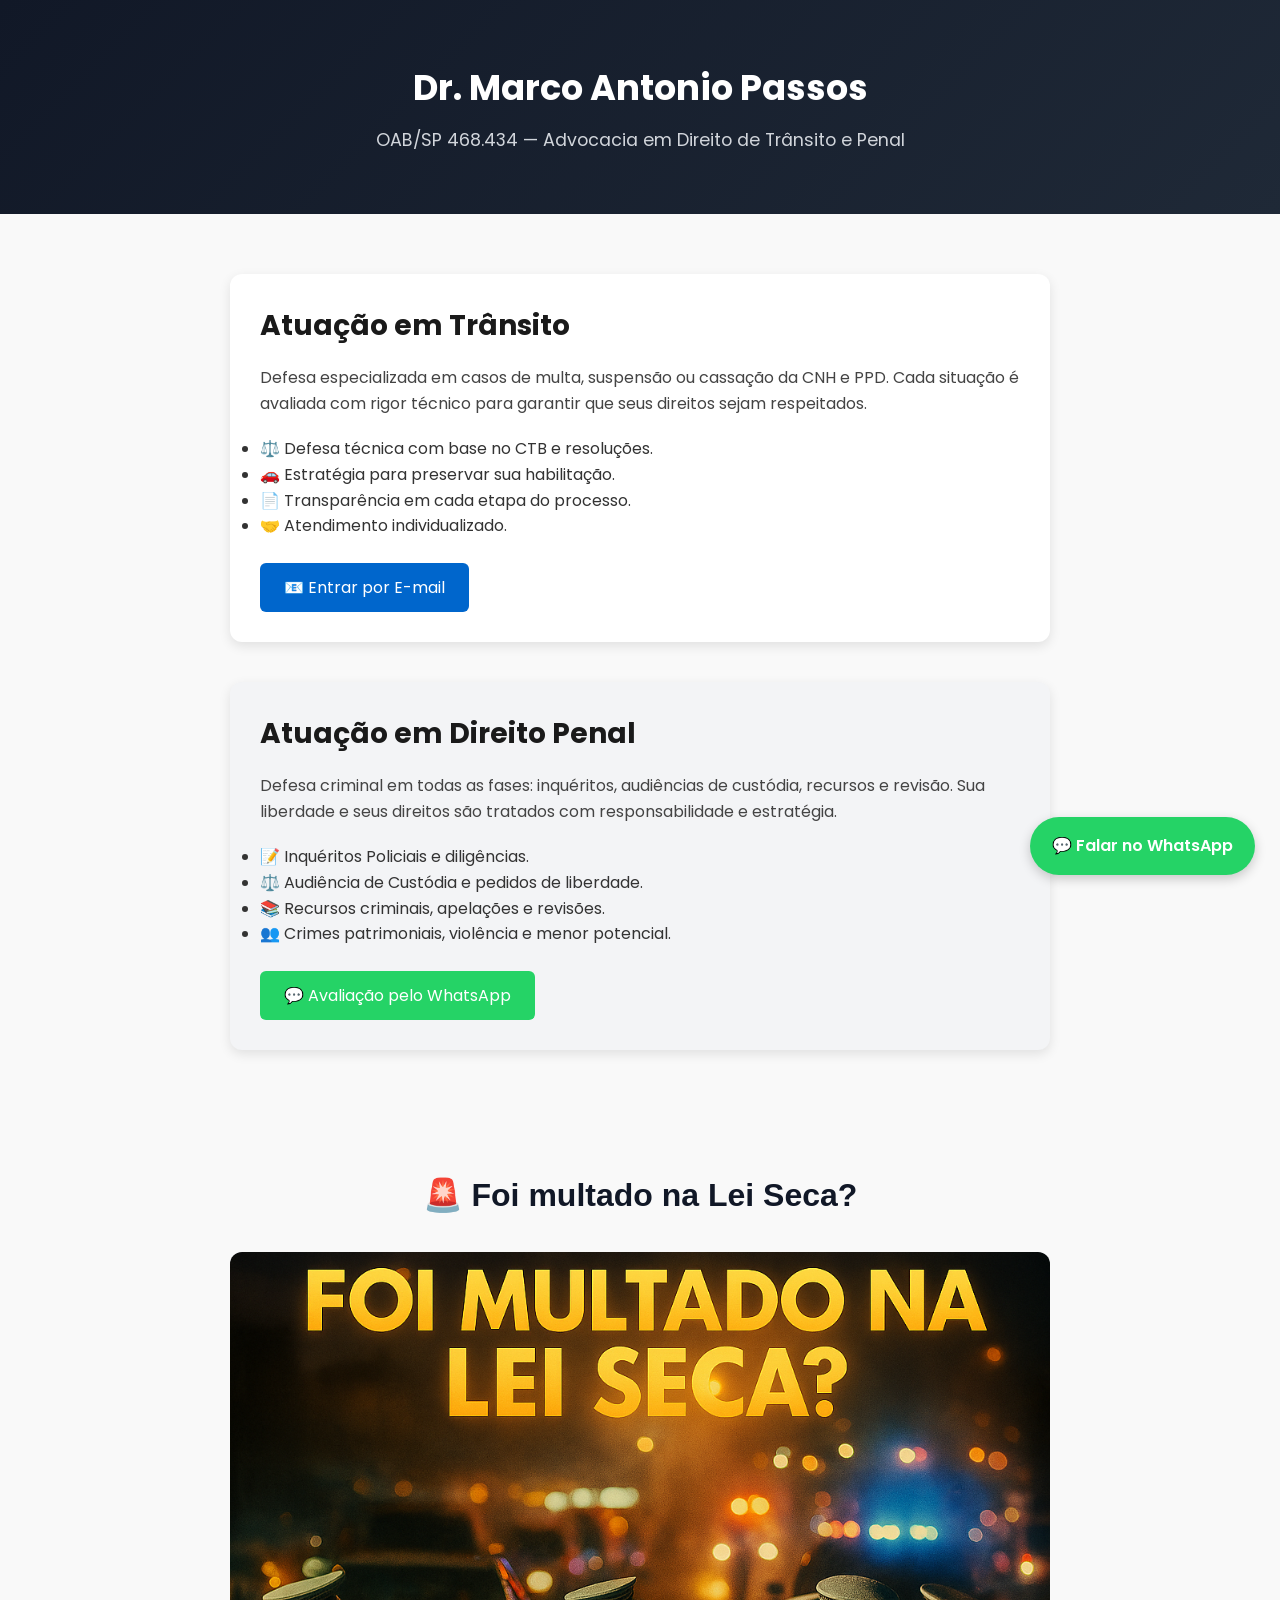
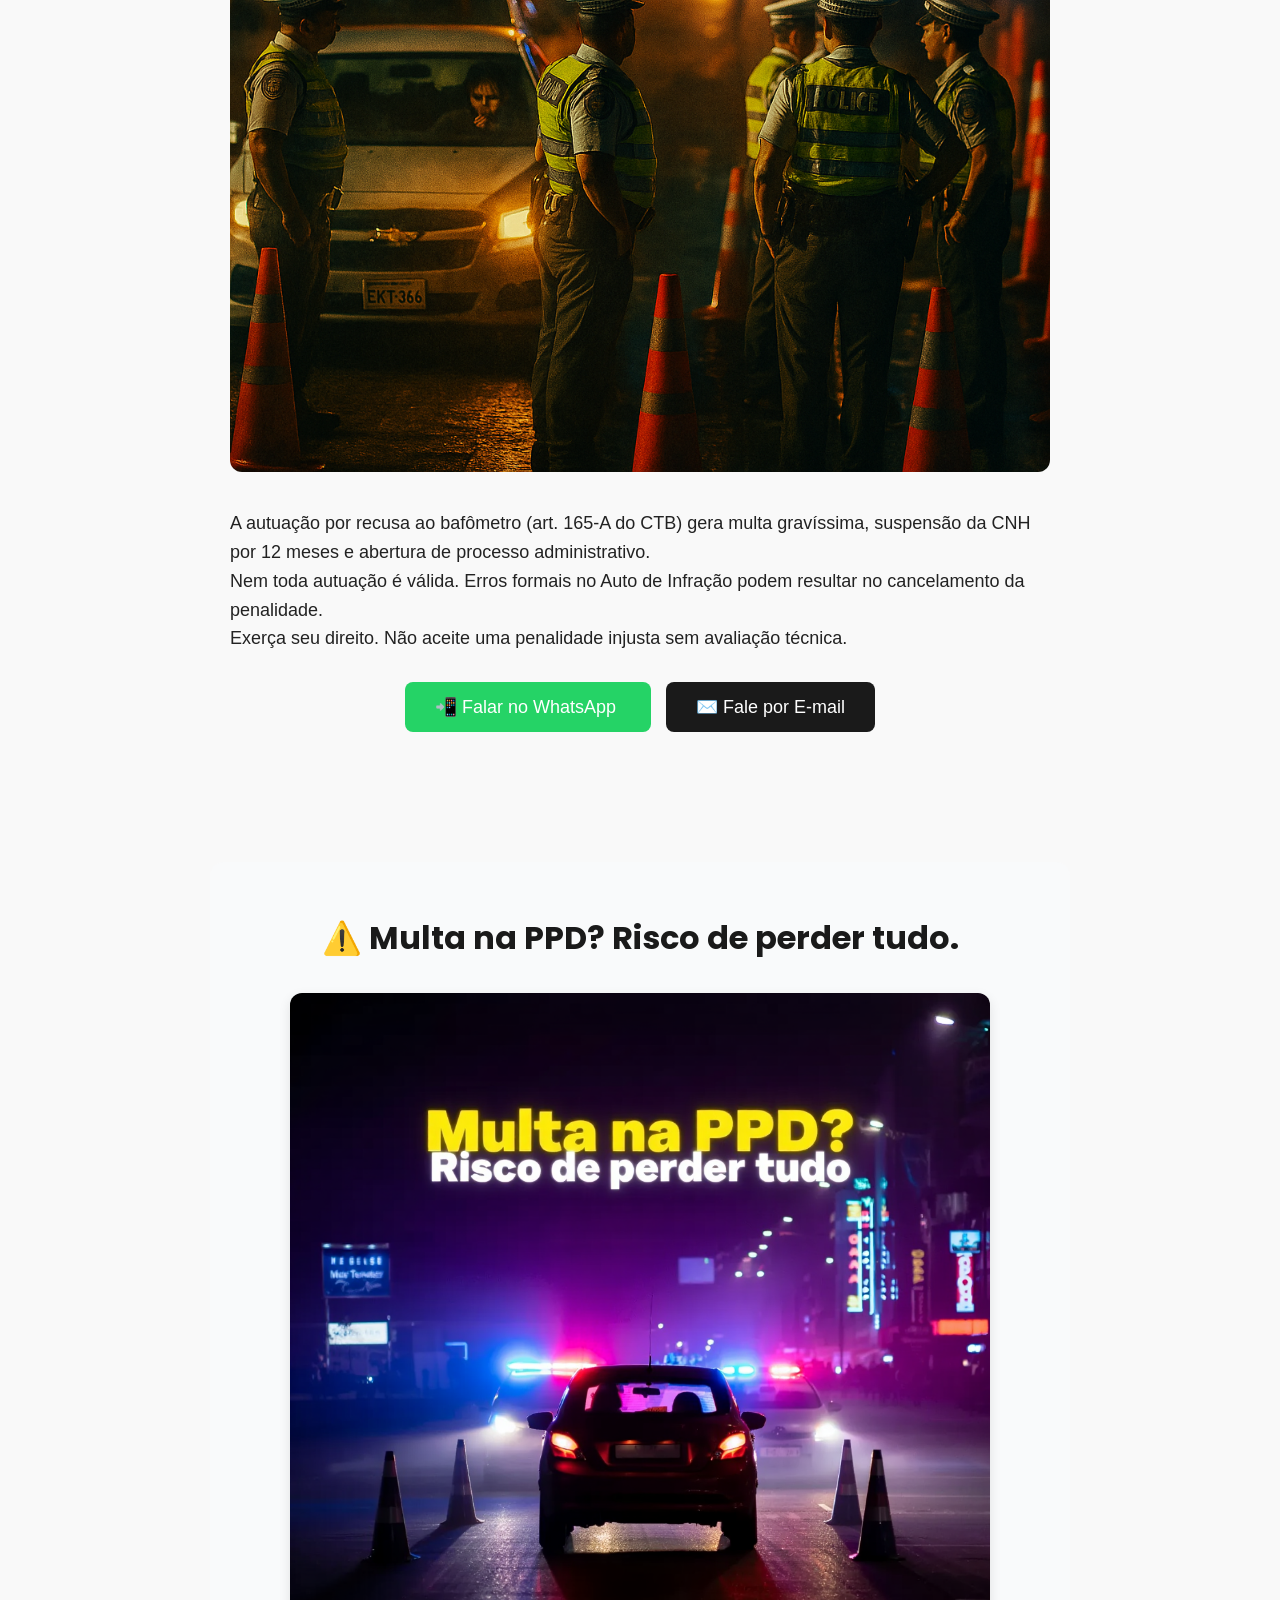
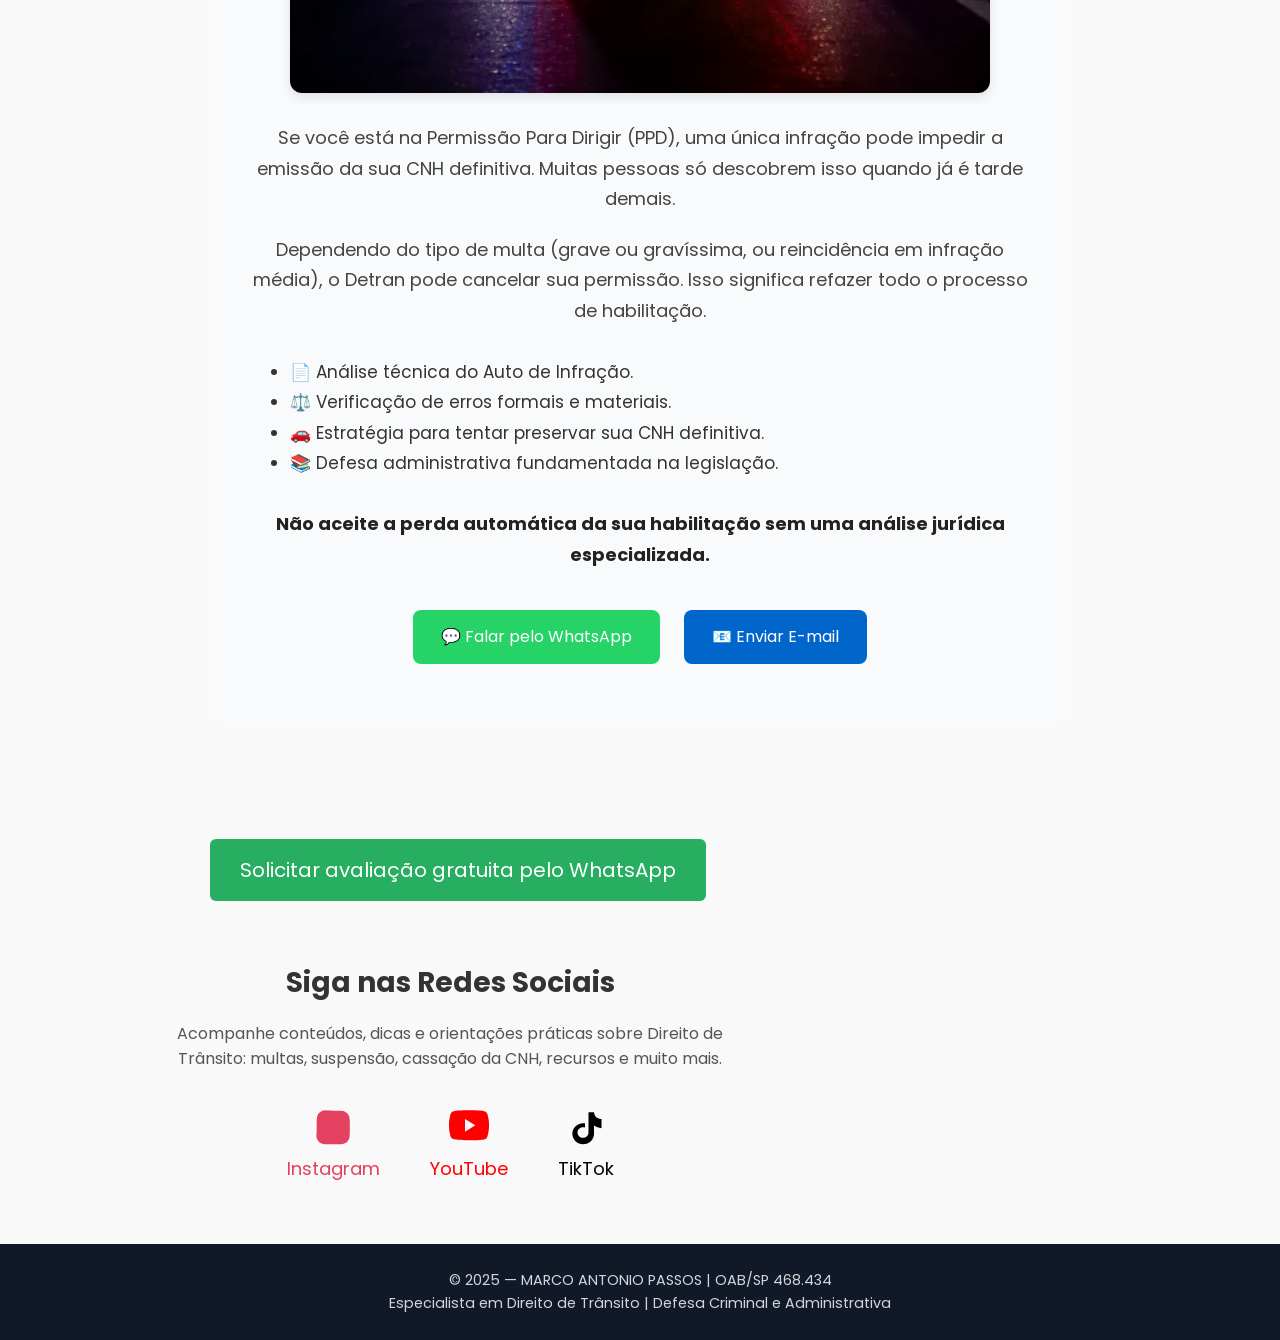
==== index.html @ 33c8b07b "Update index.html" ====
<!DOCTYPE html>
<html lang="pt-BR">
 <!-- Google tag (gtag.js) -->
<script async src="https://www.googletagmanager.com/gtag/js?id=G-DDFCRGDYBX"></script>
<script>
  window.dataLayer = window.dataLayer || [];
  function gtag(){dataLayer.push(arguments);}
  gtag('js', new Date());
  gtag('config', 'G-DDFCRGDYBX');
</script> 
<head>
 <head>
<!-- Google tag (gtag.js) -->
<script async src="https://www.googletagmanager.com/gtag/js?id=G-RK0LVCE8H7"></script>
<script>
  window.dataLayer = window.dataLayer || [];
  function gtag(){dataLayer.push(arguments);}
  gtag('js', new Date());
  gtag('config', 'G-RK0LVCE8H7');
</script>
  <meta charset="UTF-8">
  <meta name="viewport" content="width=device-width, initial-scale=1.0">
  <title>Marco Antonio Passos | Advocacia em Direito de Trânsito e Penal</title>
  <meta name="description" content="Atuação em defesa de condutores em processos de multa, suspensão e cassação da CNH, além de defesa criminal. Atendimento personalizado e estratégico.">
  <link href="https://fonts.googleapis.com/css2?family=Poppins:wght@300;400;600&display=swap" rel="stylesheet">
  <style>
    * { margin: 0; padding: 0; box-sizing: border-box; }
    body {
      font-family: 'Poppins', sans-serif;
      color: #222;
      background-color: #f9f9f9;
      line-height: 1.6;
    }
    header {
      background: linear-gradient(135deg, #111827, #1f2937);
      color: white;
      padding: 60px 20px;
      text-align: center;
    }
    header h1 {
      font-size: 2.2rem;
      margin-bottom: 10px;
    }
    header p {
      font-size: 1.1rem;
      color: #d1d5db;
    }
    section {
      max-width: 900px;
      margin: 40px auto;
      padding: 0 20px;
    }
    h2 {
      color: #111827;
      margin-bottom: 10px;
      font-size: 1.6rem;
    }
    .card {
      background: white;
      border-radius: 12px;
      box-shadow: 0 4px 12px rgba(0,0,0,0.08);
      padding: 25px;
      margin-bottom: 20px;
      transition: transform 0.2s;
    }
    .card:hover { transform: translateY(-4px); }
    .whatsapp-btn {
      position: fixed;
      bottom: 25px;
      right: 25px;
      background-color: #25D366;
      color: white;
      padding: 16px 22px;
      border-radius: 50px;
      font-weight: 600;
      text-decoration: none;
      font-size: 16px;
      box-shadow: 0 4px 12px rgba(0,0,0,0.2);
      transition: background 0.3s;
    }
    .whatsapp-btn:hover { background-color: #1ebe5d; }
    footer {
      background-color: #111827;
      color: #d1d5db;
      text-align: center;
      padding: 25px 10px;
      margin-top: 40px;
      font-size: 0.9rem;
    }
  </style>
</head>
<body>

  <header>
    <h1>Dr. Marco Antonio Passos</h1>
    <p>OAB/SP 468.434 — Advocacia em Direito de Trânsito e Penal</p>
  </header>

  <section>
 <section style="max-width: 1000px; margin: 60px auto; padding: 0 20px; display: flex; gap: 40px; flex-wrap: wrap; justify-content: center;">

  <!-- Card Direito de Trânsito -->
  <div style="flex: 1 1 400px; background: #ffffff; border-radius: 12px; box-shadow: 0 4px 12px rgba(0,0,0,0.1); padding: 30px;">
    <h2 style="font-size: 28px; margin-bottom: 16px; color: #1a1a1a;">Atuação em Trânsito</h2>
    <p style="font-size: 16px; line-height: 1.6; color: #444;">
      Defesa especializada em casos de multa, suspensão ou cassação da CNH e PPD.  
      Cada situação é avaliada com rigor técnico para garantir que seus direitos sejam respeitados.
    </p>
    <ul style="font-size: 16px; line-height: 1.6; margin-top: 20px; color: #333;">
      <li>⚖️ Defesa técnica com base no CTB e resoluções.</li>
      <li>🚗 Estratégia para preservar sua habilitação.</li>
      <li>📄 Transparência em cada etapa do processo.</li>
      <li>🤝 Atendimento individualizado.</li>
    </ul>
    <a href="mailto:contato@marcopassos.adv.br"
       style="display: inline-block; margin-top: 24px; padding: 12px 24px; background-color: #0066cc; color: white; text-decoration: none; border-radius: 6px;">
      📧 Entrar por E-mail
    </a>
  </div>

  <!-- Card Direito Penal -->
  <div style="flex: 1 1 400px; background: #f3f4f6; border-radius: 12px; box-shadow: 0 4px 12px rgba(0,0,0,0.1); padding: 30px;">
    <h2 style="font-size: 28px; margin-bottom: 16px; color: #1a1a1a;">Atuação em Direito Penal</h2>
    <p style="font-size: 16px; line-height: 1.6; color: #444;">
      Defesa criminal em todas as fases: inquéritos, audiências de custódia, recursos e revisão.  
      Sua liberdade e seus direitos são tratados com responsabilidade e estratégia.
    </p>
    <ul style="font-size: 16px; line-height: 1.6; margin-top: 20px; color: #333;">
      <li>📝 Inquéritos Policiais e diligências.</li>
      <li>⚖️ Audiência de Custódia e pedidos de liberdade.</li>
      <li>📚 Recursos criminais, apelações e revisões.</li>
      <li>👥 Crimes patrimoniais, violência e menor potencial.</li>
    </ul>
    <a href="https://wa.me/5519974140470"
       style="display: inline-block; margin-top: 24px; padding: 12px 24px; background-color: #25D366; color: white; text-decoration: none; border-radius: 6px;">
      💬 Avaliação pelo WhatsApp
    </a>
  </div>

</section>
   <section style="padding:60px 20px; max-width:1000px; margin:auto; font-family:Arial, sans-serif;">

  <h2 style="text-align:center; font-size:32px; margin-bottom:30px;">
    🚨 Foi multado na Lei Seca?
  </h2>

  <img src="lei-seca1.png" alt="Foi multado na Lei Seca?" 
       style="width:100%; border-radius:12px; margin-bottom:30px;">

  <p style="font-size:18px; line-height:1.6;">
    A autuação por recusa ao bafômetro (art. 165-A do CTB) gera multa gravíssima, 
    suspensão da CNH por 12 meses e abertura de processo administrativo.
  </p>

  <p style="font-size:18px; line-height:1.6;">
    Nem toda autuação é válida. Erros formais no Auto de Infração podem 
    resultar no cancelamento da penalidade.
  </p>

  <p style="font-size:18px; line-height:1.6;">
    Exerça seu direito. Não aceite uma penalidade injusta sem avaliação técnica.
  </p>

  <div style="text-align:center; margin-top:40px;">
    
    <a href="https://wa.me/5519974140470" target="_blank"
       style="background:#25D366; color:white; padding:15px 30px; 
              text-decoration:none; border-radius:8px; font-size:18px; 
              margin-right:15px;">
      📲 Falar no WhatsApp
    </a>

    <a href="mailto:contato@marcopassos.adv.br"
       style="background:#1a1a1a; color:white; padding:15px 30px; 
              text-decoration:none; border-radius:8px; font-size:18px;">
      ✉️ Fale por E-mail
    </a>

  </div>

</section>

   <!-- CAMPANHA PPD -->
<section style="max-width: 1000px; margin: 80px auto; padding: 50px 20px; text-align: center; background: #f9fafb; border-radius: 14px;">

  <h2 style="font-size: 32px; margin-bottom: 20px; color: #1a1a1a;">
    ⚠️ Multa na PPD? Risco de perder tudo.
  </h2>

  <img src="multa-ppd.png" alt="Multa na PPD - risco de perder habilitação"
       style="width:100%; max-width:700px; margin:30px auto; display:block; border-radius:12px; box-shadow:0 4px 12px rgba(0,0,0,0.1);">

  <p style="font-size: 18px; line-height: 1.7; color: #444; max-width: 800px; margin: 0 auto;">
    Se você está na Permissão Para Dirigir (PPD), uma única infração pode impedir a emissão da sua CNH definitiva.
    Muitas pessoas só descobrem isso quando já é tarde demais.
  </p>

  <p style="font-size: 18px; line-height: 1.7; color: #444; margin-top: 20px; max-width: 800px; margin-left: auto; margin-right: auto;">
    Dependendo do tipo de multa (grave ou gravíssima, ou reincidência em infração média), 
    o Detran pode cancelar sua permissão. Isso significa refazer todo o processo de habilitação.
  </p>

  <div style="margin-top: 30px; text-align: left; max-width: 700px; margin-left: auto; margin-right: auto;">
    <ul style="font-size: 17px; line-height: 1.8; color: #333;">
      <li>📄 Análise técnica do Auto de Infração.</li>
      <li>⚖️ Verificação de erros formais e materiais.</li>
      <li>🚗 Estratégia para tentar preservar sua CNH definitiva.</li>
      <li>📚 Defesa administrativa fundamentada na legislação.</li>
    </ul>
  </div>

  <p style="font-size: 18px; line-height: 1.7; color: #222; margin-top: 30px; font-weight: bold;">
    Não aceite a perda automática da sua habilitação sem uma análise jurídica especializada.
  </p>

  <div style="margin-top: 30px;">
    <a href="https://wa.me/5519974140470"
       style="display:inline-block; margin:10px; padding:14px 28px; background:#25D366; color:white; text-decoration:none; border-radius:8px; font-size:16px;">
      💬 Falar pelo WhatsApp
    </a>

    <a href="mailto:contato@marcopassos.adv.br"
       style="display:inline-block; margin:10px; padding:14px 28px; background:#0066cc; color:white; text-decoration:none; border-radius:8px; font-size:16px;">
      📧 Enviar E-mail
    </a>
  </div>

</section>


        <a href="https://wa.me/5519974140470" target="_blank"
           style="display: inline-block; margin-top: 35px; padding: 15px 30px; background-color: #27ae60; color: #fff; 
                  font-size: 20px; border-radius: 6px; text-decoration: none;">
            Solicitar avaliação gratuita pelo WhatsApp
        </a>
    </div>
</section>


  <a class="whatsapp-btn" href="https://wa.me/5519974140470?text=Olá%2C+Dr.+Marco%21+Gostaria+de+mais+informações+sobre+defesa+em+trânsito+ou+penal." target="_blank">
    💬 Falar no WhatsApp
  </a>

  <section style="text-align: center; margin: 60px 0;">
    <h2 style="font-size: 28px; margin-bottom: 15px; color: #333;">
        Siga nas Redes Sociais
    </h2>

    <p style="font-size: 16px; color: #555; margin-bottom: 35px; max-width: 600px; margin-left: auto; margin-right: auto;">
        Acompanhe conteúdos, dicas e orientações práticas sobre Direito de Trânsito: multas, suspensão, cassação da CNH, recursos e muito mais.
    </p>

    <div style="display: flex; justify-content: center; gap: 50px; flex-wrap: wrap;">

        <!-- Instagram -->
        <a href="https://www.instagram.com/adv.mpassos" 
           target="_blank" 
           style="text-decoration: none; color: #E4405F; font-size: 18px;">
            <div style="display: flex; flex-direction: column; align-items: center;">
                <svg width="40" height="40" viewBox="0 0 24 24" fill="#E4405F">
                    <path d="M12 2.2c3.2 0 3.6 0 4.9.1 1.2.1 1.8.3 2.2.5.6.2 1 .5 1.4 1 .4.4.7.8 1 1.4.2.4.4 1 .5 2.2.1 1.3.1 1.7.1 4.9s0 3.6-.1 4.9c-.1 1.2-.3 1.8-.5 2.2-.2.6-.5 1-1 1.4-.4.4-.8.7-1.4 1-.4.2-1 .4-2.2.5-1.3.1-1.7.1-4.9.1s-3.6 0-4.9-.1c-1.2-.1-1.8-.3-2.2-.5-.6-.2-1-.5-1.4-1-.4-.4-.7-.8-1-1.4-.2-.4-.4-1-.5-2.2C2.2 15.6 2.2 15.2 2.2 12s0-3.6.1-4.9c.1-1.2.3-1.8.5-2.2.2-.6.5-1 1-1.4.4-.4.8-.7 1.4-1 .4-.2 1-.4 2.2-.5C8.4 2.2 8.8 2.2 12 2.2z"/>
                    <path d="M12 5.8a6.2 6.2 0 100 12.4 6.2 6.2 0 000-12.4zm0 10.2a4 4 0 110-8 4 4 0 010 8z"/>
                    <circle cx="17.5" cy="6.5" r="1.2"/>
                </svg>
                <span style="margin-top: 8px;">Instagram</span>
            </div>
        </a>

        <!-- YouTube -->
        <a href="https://www.youtube.com/@adv.mpassos" 
           target="_blank" 
           style="text-decoration: none; color: #FF0000; font-size: 18px;">
            <div style="display: flex; flex-direction: column; align-items: center;">
                <svg width="40" height="40" viewBox="0 0 24 24" fill="#FF0000">
                    <path d="M23.5 6.2s-.2-1.7-.7-2.5c-.6-1-1.3-1.1-1.6-1.2C18.3 2 12 2 12 2s-6.3 0-9.2.5c-.3 0-1 .2-1.6 1.2-.5.8-.7 2.5-.7 2.5S0 8.1 0 10v1.9c0 1.9.5 3.8.5 3.8s.2 1.7.7 2.5c.6 1 1.4 1 1.8 1.2C5.7 19.9 12 20 12 20s6.3 0 9.2-.5c.3-.1 1-.2 1.6-1.2.5-.8.7-2.5.7-2.5s.5-1.9.5-3.8V10c0-1.9-.5-3.8-.5-3.8zM9.6 14.8V7.2l6.2 3.8-6.2 3.8z"/>
                </svg>
                <span style="margin-top: 8px;">YouTube</span>
            </div>
        </a>

        <!-- TikTok -->
        <a href="https://www.tiktok.com/@dr.mpassos.adv" 
           target="_blank" 
           style="text-decoration: none; color: #000; font-size: 18px;">
            <div style="display: flex; flex-direction: column; align-items: center;">
                <svg width="40" height="40" viewBox="0 0 24 24" fill="#000000">
                    <path d="M20.9 7.2c-2.2-.1-4-1.8-4.1-4h-3.3v12.1c0 1.8-1.5 3.2-3.3 3.2-1.8 0-3.3-1.4-3.3-3.2s1.5-3.2 3.3-3.2c.4 0 .8.1 1.2.2V9.8c-.4-.1-.8-.1-1.2-.1-3.6.1-6.4 2.9-6.4 6.3s2.9 6.3 6.5 6.3 6.5-2.8 6.5-6.3v-5c1.2 1 2.8 1.7 4.5 1.7V7.2h-.4z"/>
                </svg>
                <span style="margin-top: 8px;">TikTok</span>
            </div>
        </a>

    </div>
</section>

  
  <footer>
    <p>© 2025 — MARCO ANTONIO PASSOS | OAB/SP 468.434<br>
    Especialista em Direito de Trânsito | Defesa Criminal e Administrativa</p>
  </footer>

</body>
</html>
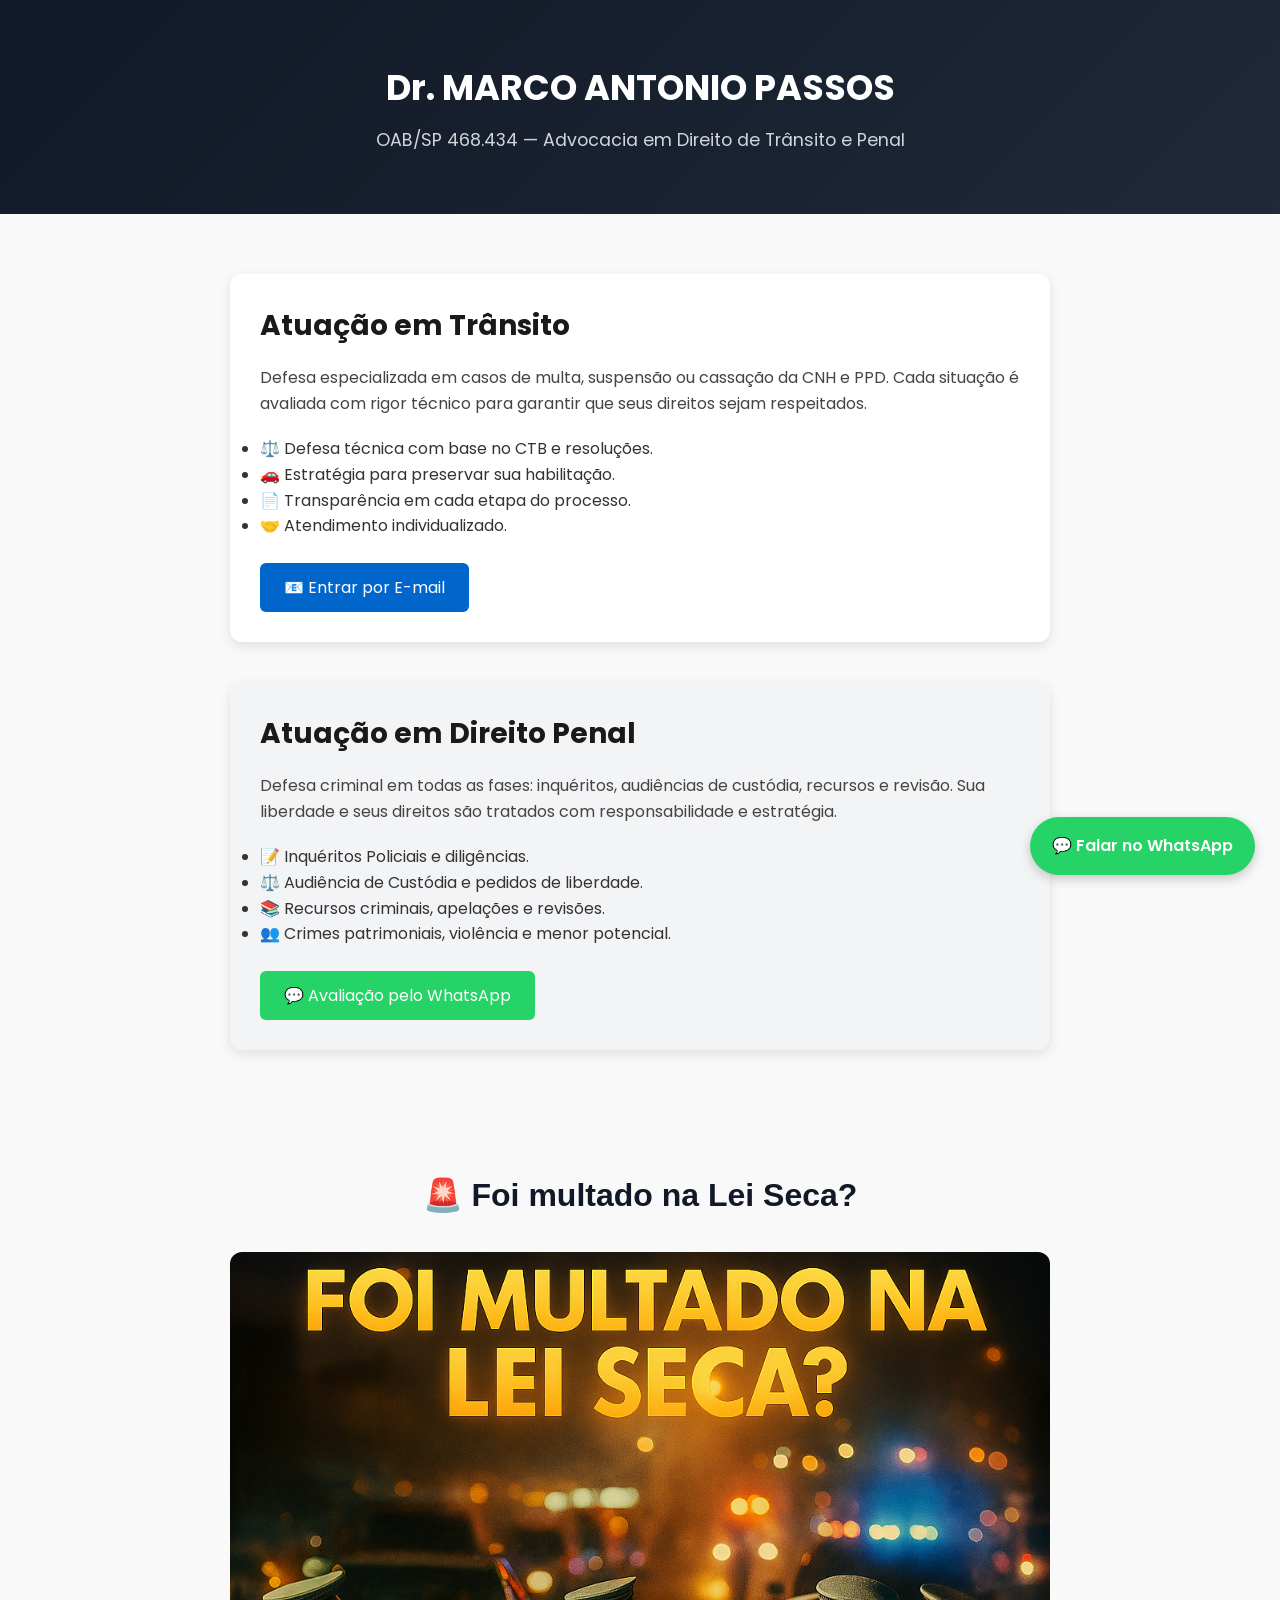
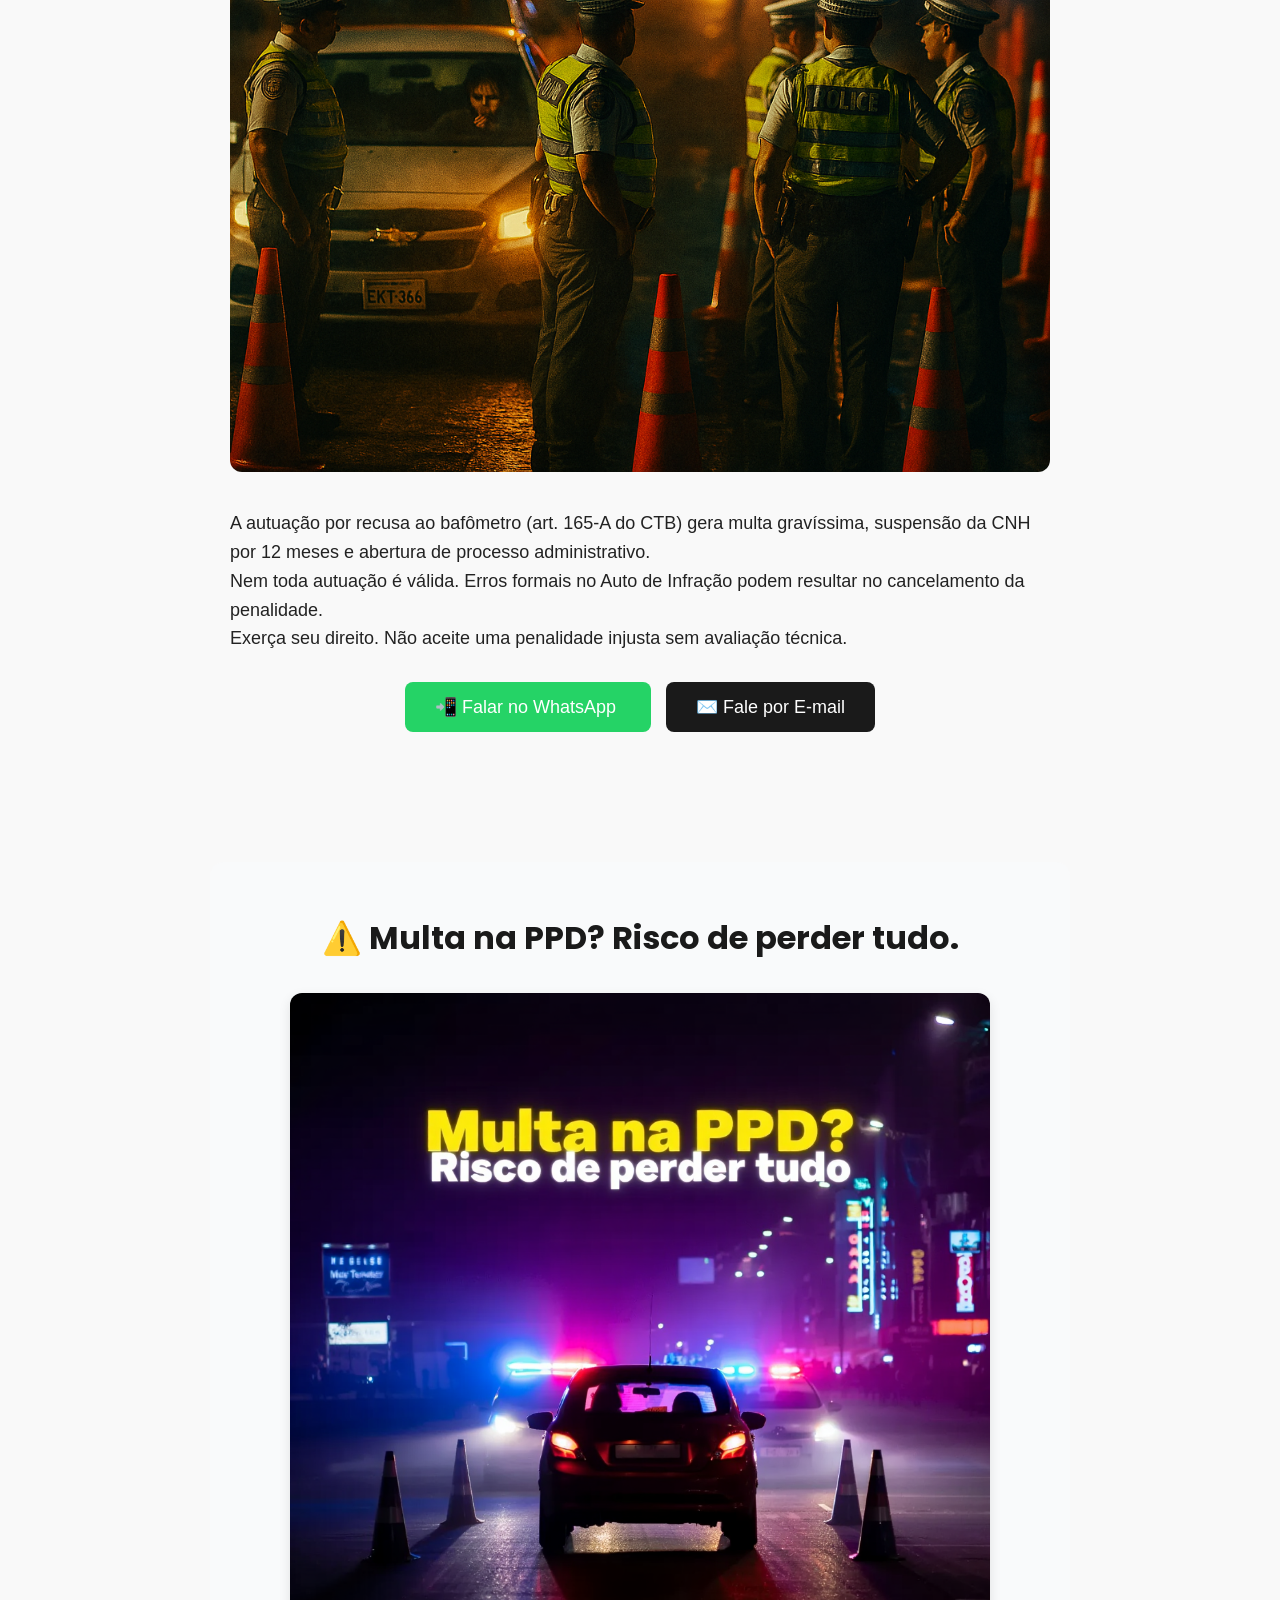
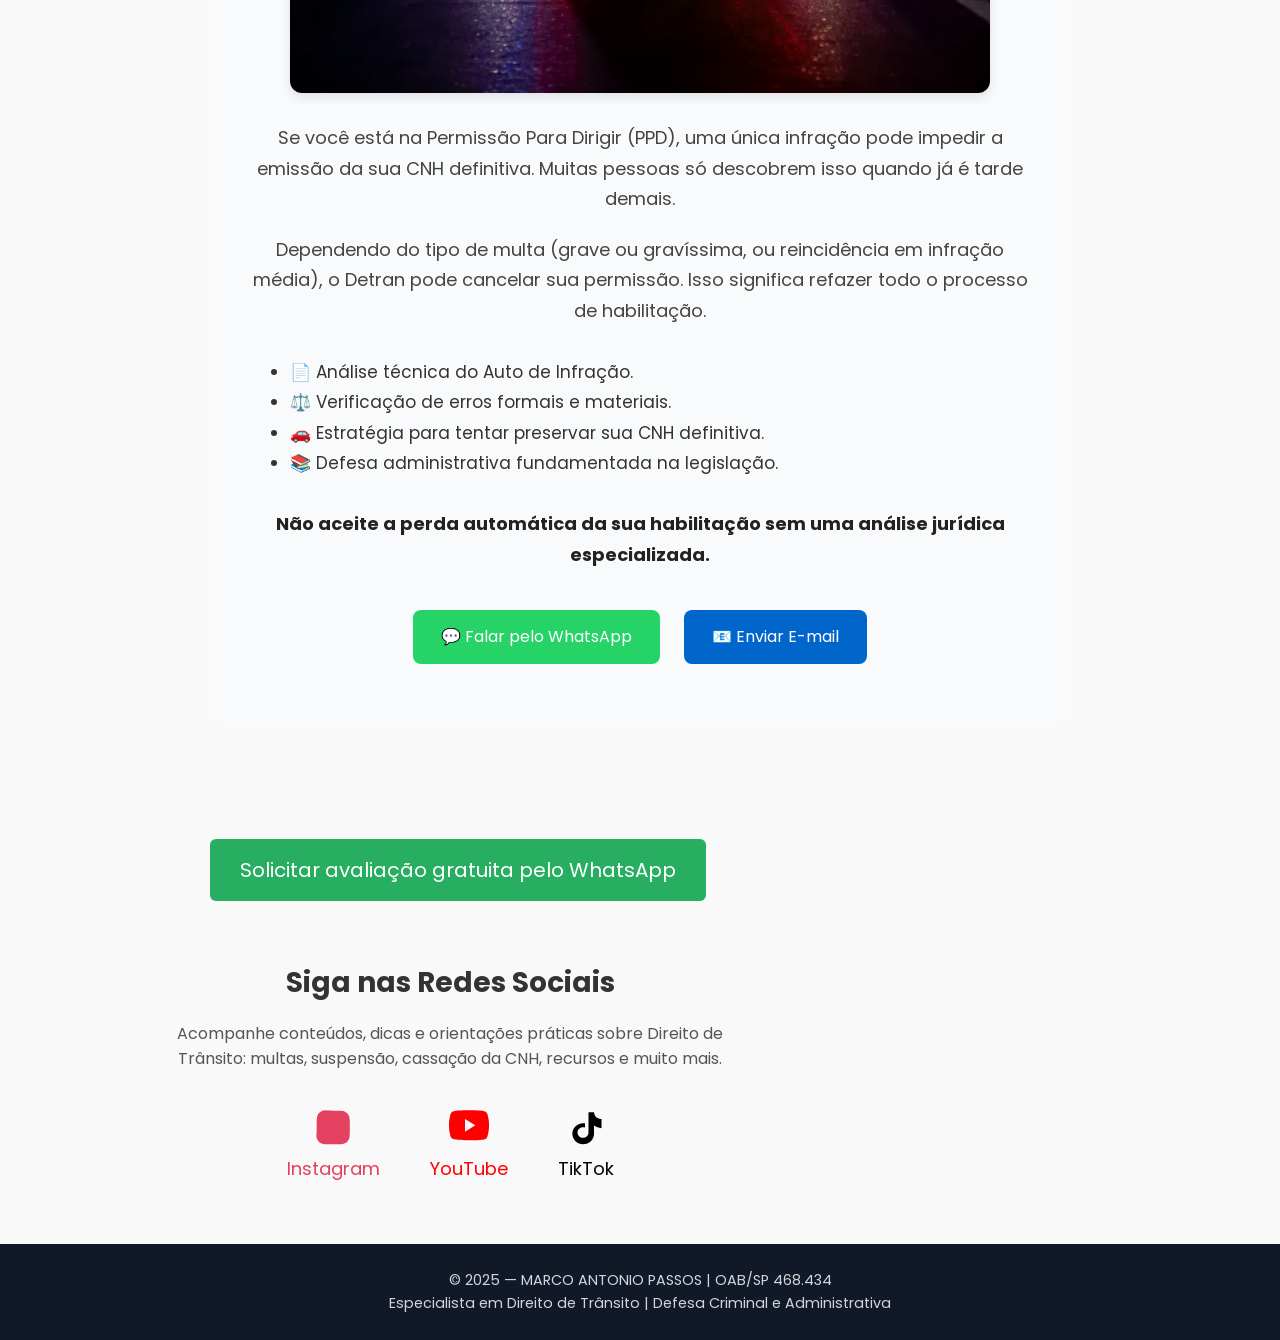
==== commit 6584ca6d: "Update index.html" ====
--- a/index.html
+++ b/index.html
@@ -20,7 +20,7 @@
 </script>
   <meta charset="UTF-8">
   <meta name="viewport" content="width=device-width, initial-scale=1.0">
-  <title>Marco Antonio Passos | Advocacia em Direito de Trânsito e Penal</title>
+  <title>MARCO ANTONIO PASSOS | Advocacia em Direito de Trânsito e Penal</title>
   <meta name="description" content="Atuação em defesa de condutores em processos de multa, suspensão e cassação da CNH, além de defesa criminal. Atendimento personalizado e estratégico.">
   <link href="https://fonts.googleapis.com/css2?family=Poppins:wght@300;400;600&display=swap" rel="stylesheet">
   <style>
@@ -92,7 +92,7 @@
 <body>
 
   <header>
-    <h1>Dr. Marco Antonio Passos</h1>
+    <h1>Dr. MARCO ANTONIO PASSOS</h1>
     <p>OAB/SP 468.434 — Advocacia em Direito de Trânsito e Penal</p>
   </header>
 
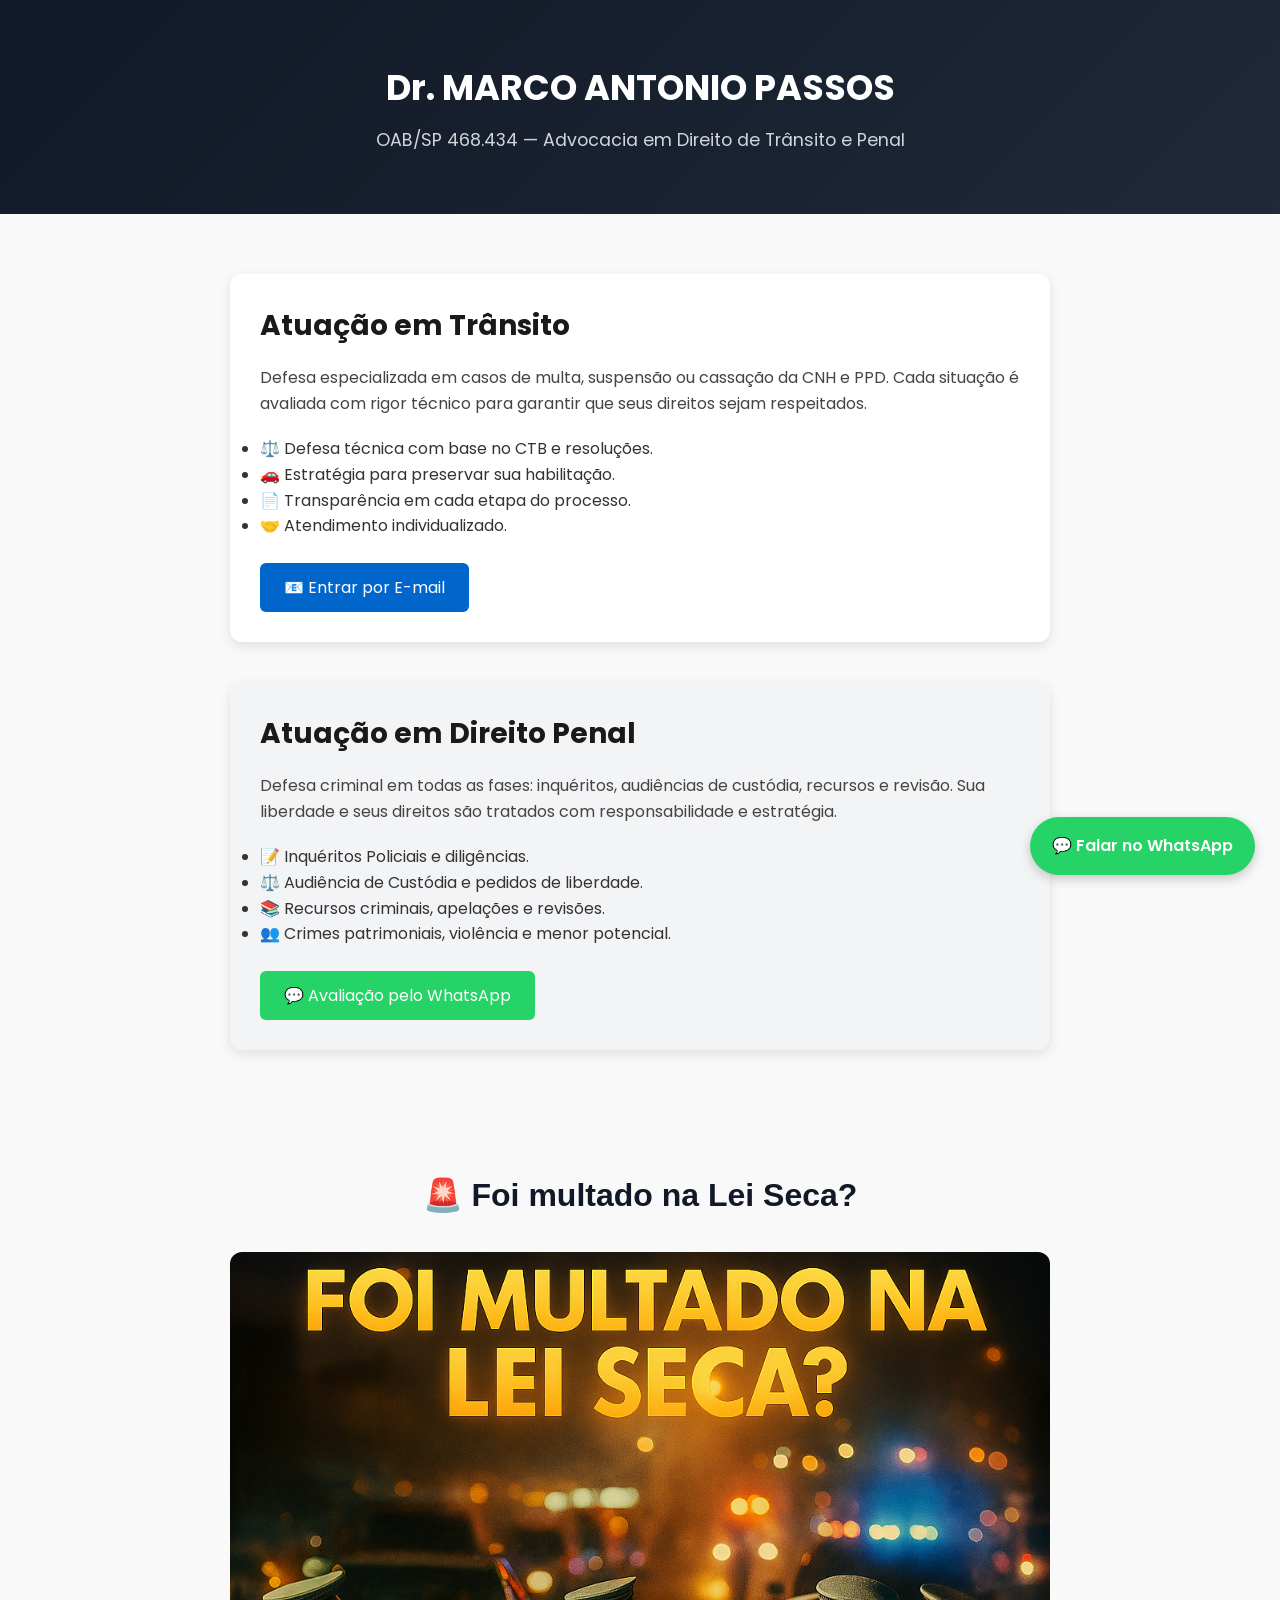
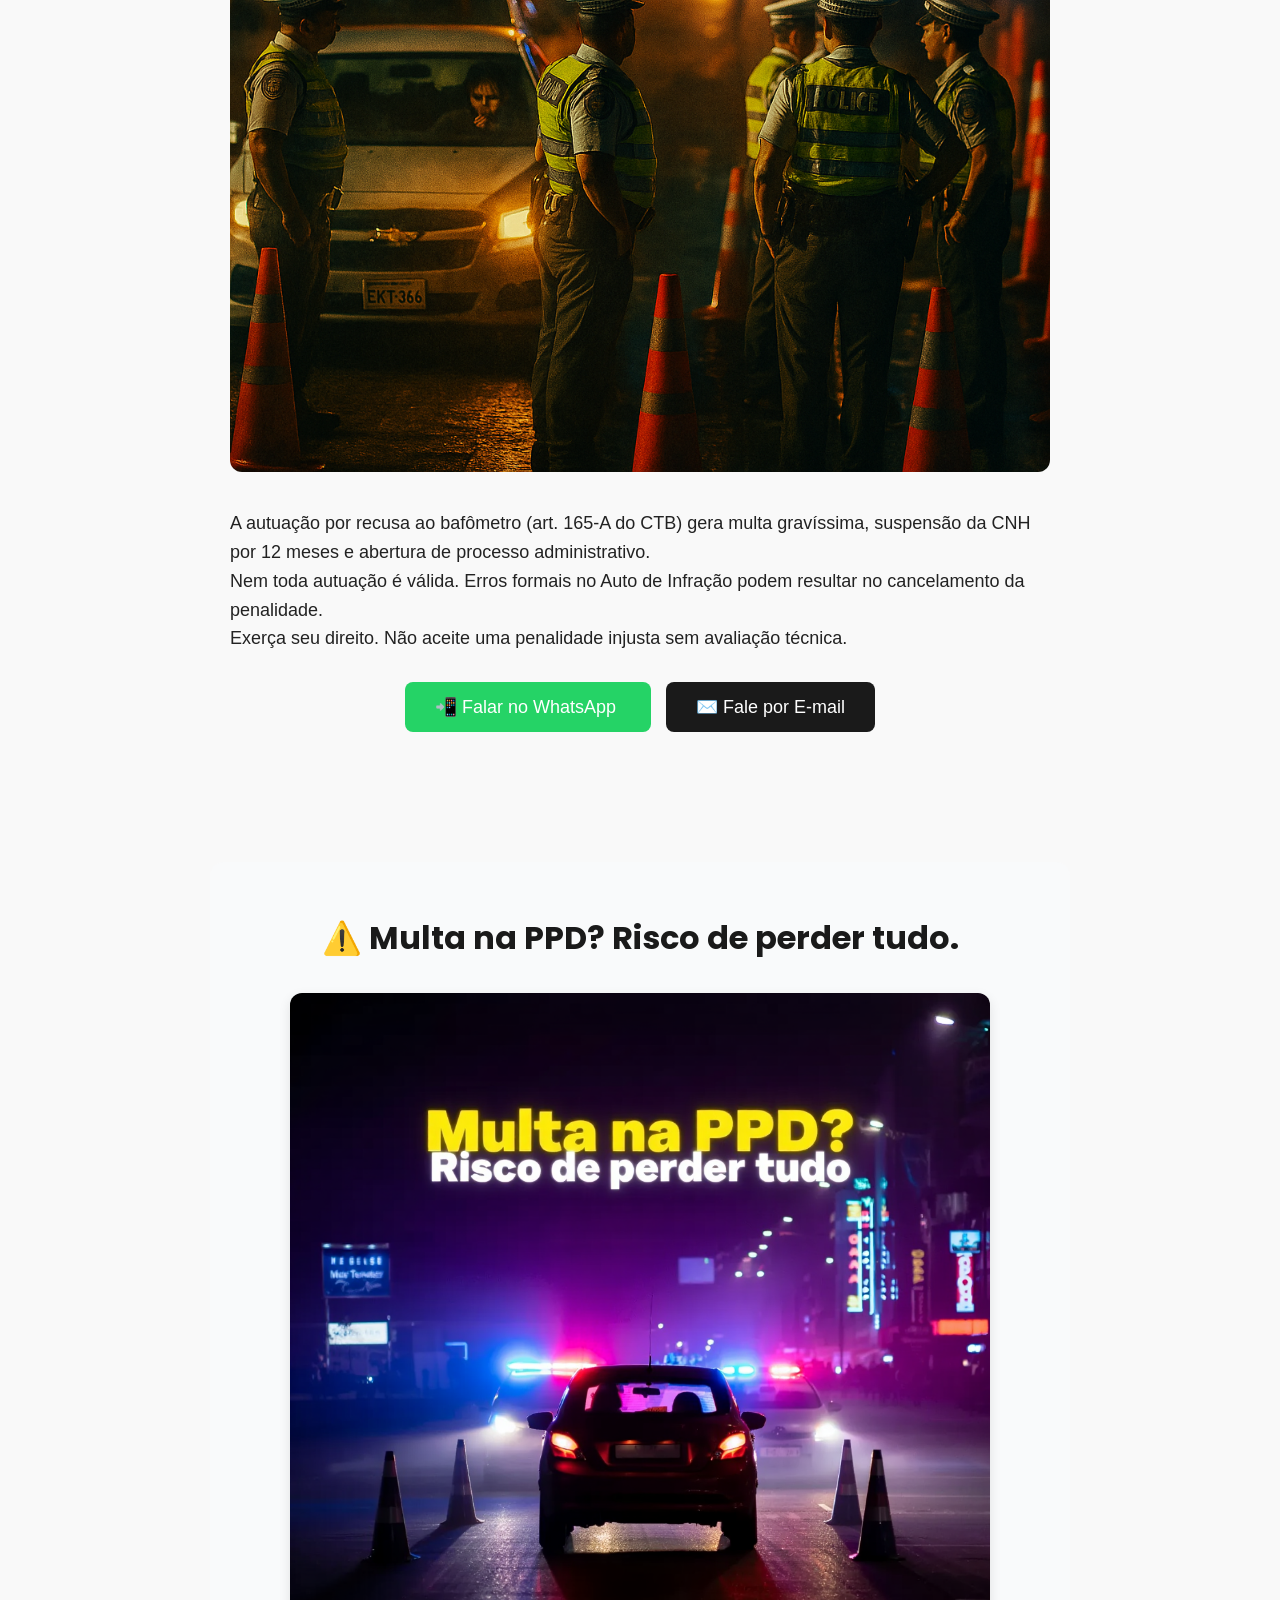
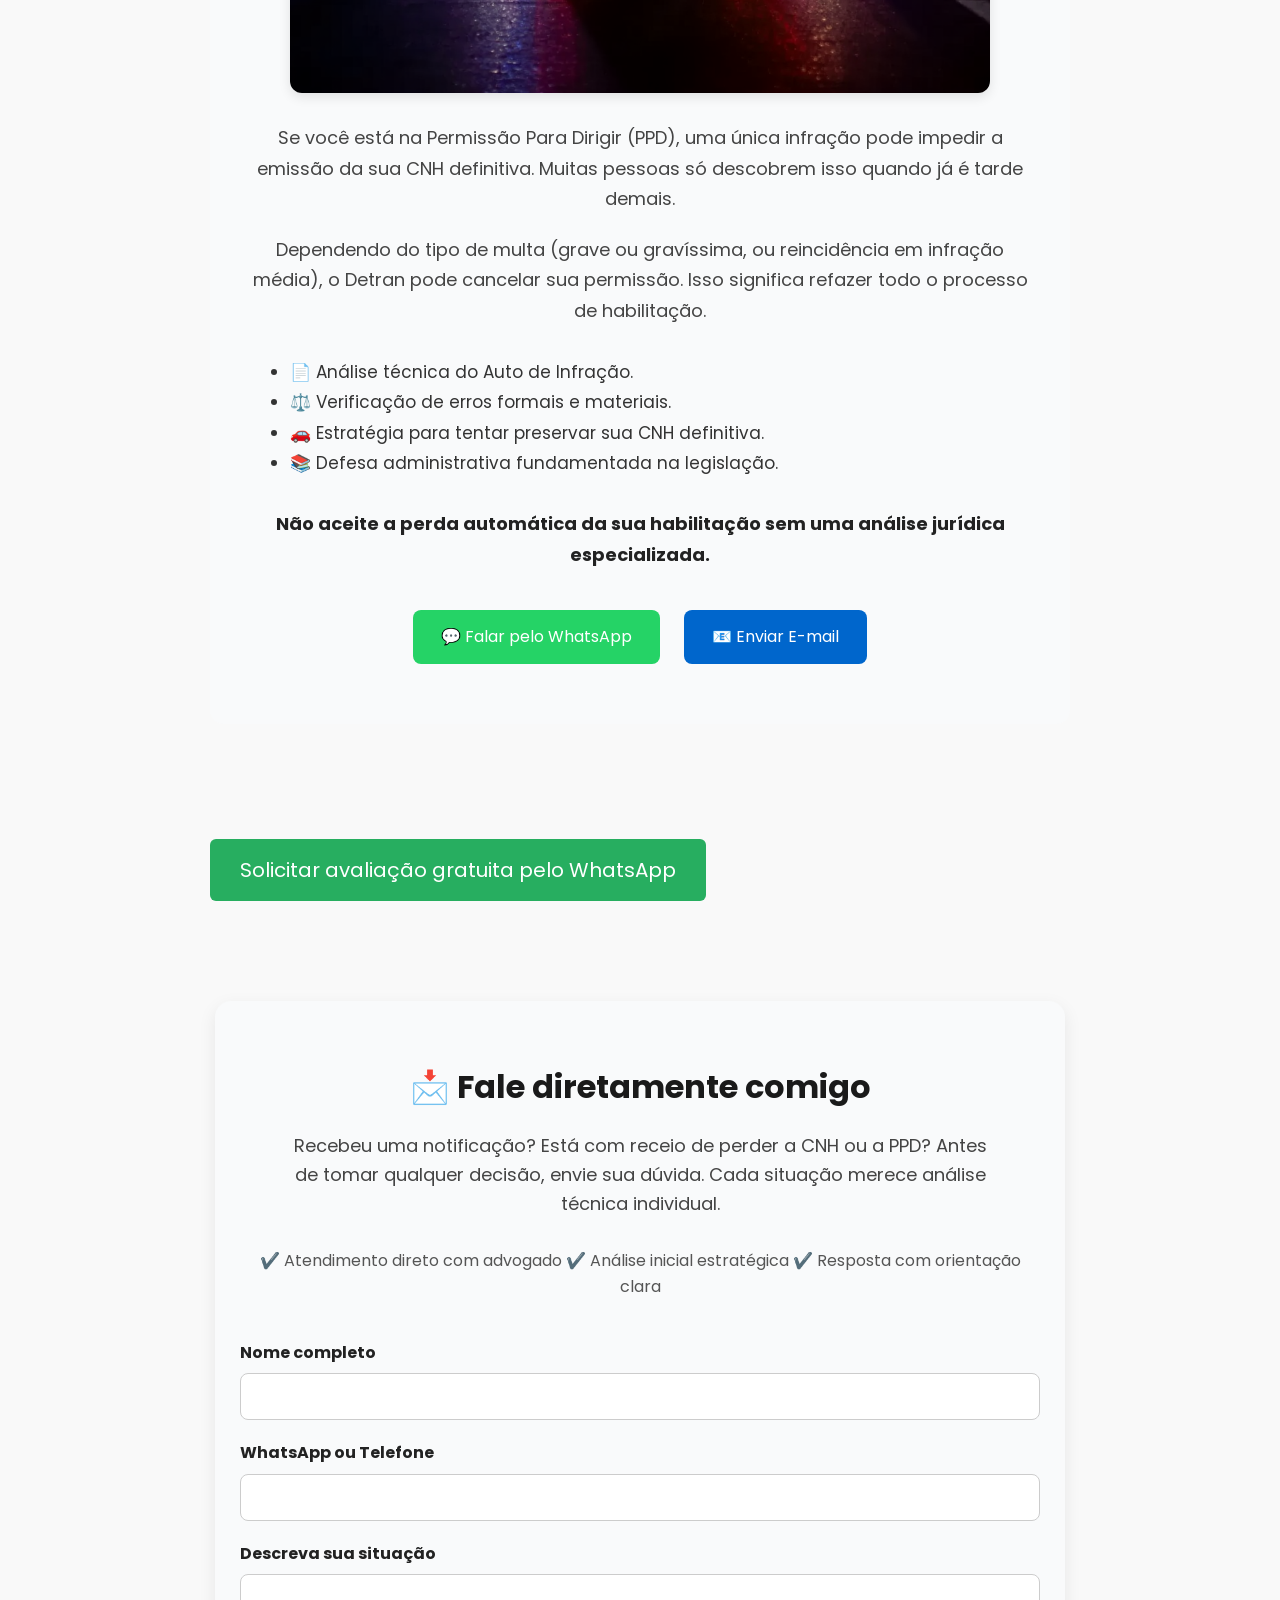
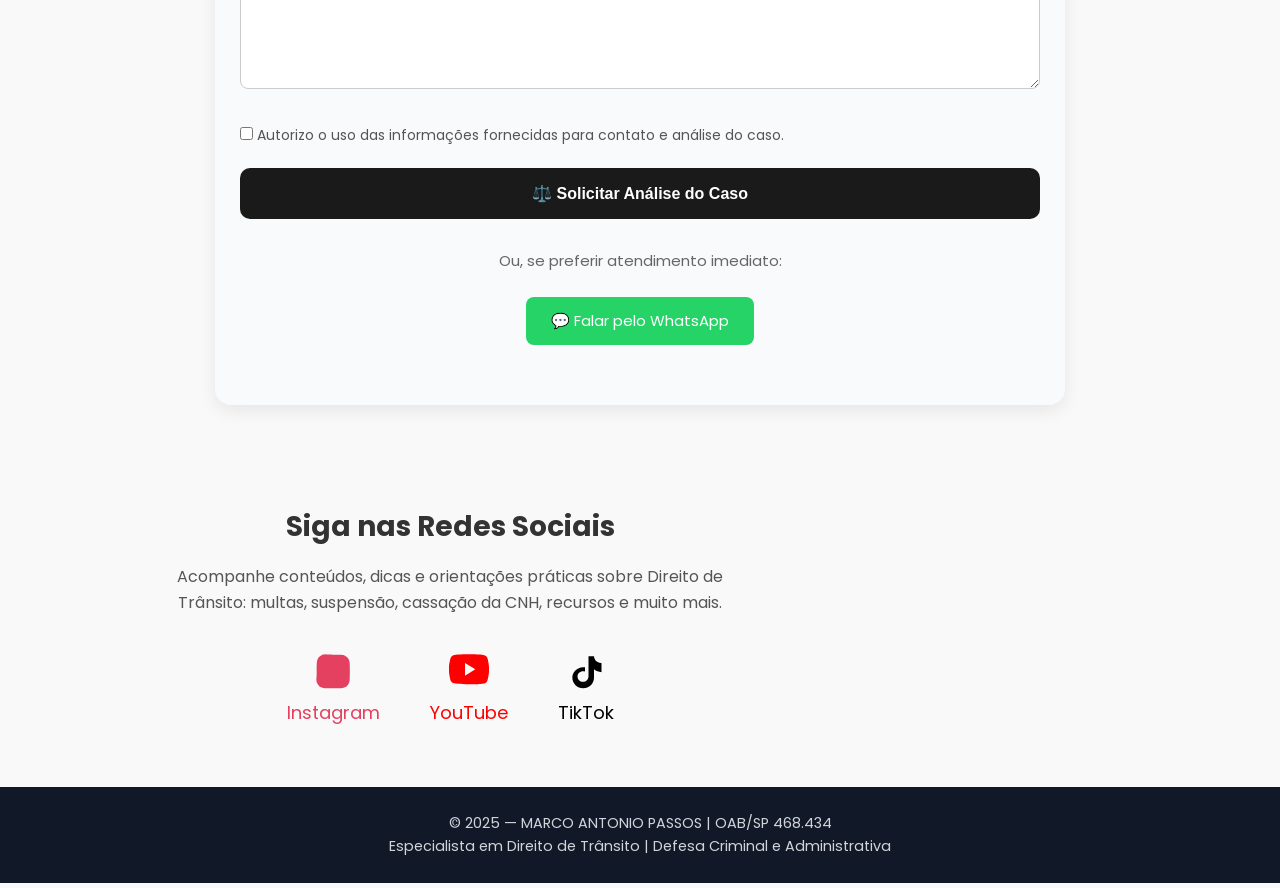
==== commit 2ae00c49: "Update index.html" ====
--- a/index.html
+++ b/index.html
@@ -235,6 +235,63 @@
         </a>
     </div>
 </section>
+ <!-- FORMULÁRIO ESTRATÉGICO DE CONTATO -->
+<section style="max-width: 850px; margin: 100px auto; padding: 60px 25px; background: #f9fafb; border-radius: 16px; box-shadow: 0 6px 18px rgba(0,0,0,0.08);">
+
+  <h2 style="text-align:center; font-size: 32px; margin-bottom: 20px; color:#1a1a1a;">
+    📩 Fale diretamente comigo
+  </h2>
+
+  <p style="text-align:center; font-size:18px; line-height:1.6; color:#444; max-width:700px; margin:0 auto 30px auto;">
+    Recebeu uma notificação? Está com receio de perder a CNH ou a PPD?  
+    Antes de tomar qualquer decisão, envie sua dúvida.  
+    Cada situação merece análise técnica individual.
+  </p>
+
+  <p style="text-align:center; font-size:16px; color:#555; margin-bottom:40px;">
+    ✔️ Atendimento direto com advogado  
+    ✔️ Análise inicial estratégica  
+    ✔️ Resposta com orientação clara
+  </p>
+
+  <form action=https://formspree.io/f/xreaywry method="POST">
+
+    <label style="display:block; margin-bottom:8px; font-weight:bold;">Nome completo</label>
+    <input type="text" name="nome" required
+      style="width:100%; padding:14px; margin-bottom:20px; border-radius:8px; border:1px solid #ccc; font-size:15px;">
+
+    <label style="display:block; margin-bottom:8px; font-weight:bold;">WhatsApp ou Telefone</label>
+    <input type="text" name="contato" required
+      style="width:100%; padding:14px; margin-bottom:20px; border-radius:8px; border:1px solid #ccc; font-size:15px;">
+
+    <label style="display:block; margin-bottom:8px; font-weight:bold;">Descreva sua situação</label>
+    <textarea name="mensagem" rows="5" required
+      style="width:100%; padding:14px; margin-bottom:25px; border-radius:8px; border:1px solid #ccc; font-size:15px;"></textarea>
+
+    <div style="margin-bottom:20px;">
+      <input type="checkbox" required>
+      <span style="font-size:14px; color:#555;">
+        Autorizo o uso das informações fornecidas para contato e análise do caso.
+      </span>
+    </div>
+
+    <button type="submit"
+      style="width:100%; padding:16px; background:#1a1a1a; color:white; border:none; border-radius:10px; font-size:16px; font-weight:bold; cursor:pointer;">
+      ⚖️ Solicitar Análise do Caso
+    </button>
+
+  </form>
+
+  <div style="text-align:center; margin-top:30px; font-size:15px; color:#666;">
+    Ou, se preferir atendimento imediato:
+    <br><br>
+    <a href="https://wa.me/5519974140470"
+       style="display:inline-block; padding:12px 25px; background:#25D366; color:white; text-decoration:none; border-radius:8px;">
+      💬 Falar pelo WhatsApp
+    </a>
+  </div>
+
+</section>
 
 
   <a class="whatsapp-btn" href="https://wa.me/5519974140470?text=Olá%2C+Dr.+Marco%21+Gostaria+de+mais+informações+sobre+defesa+em+trânsito+ou+penal." target="_blank">
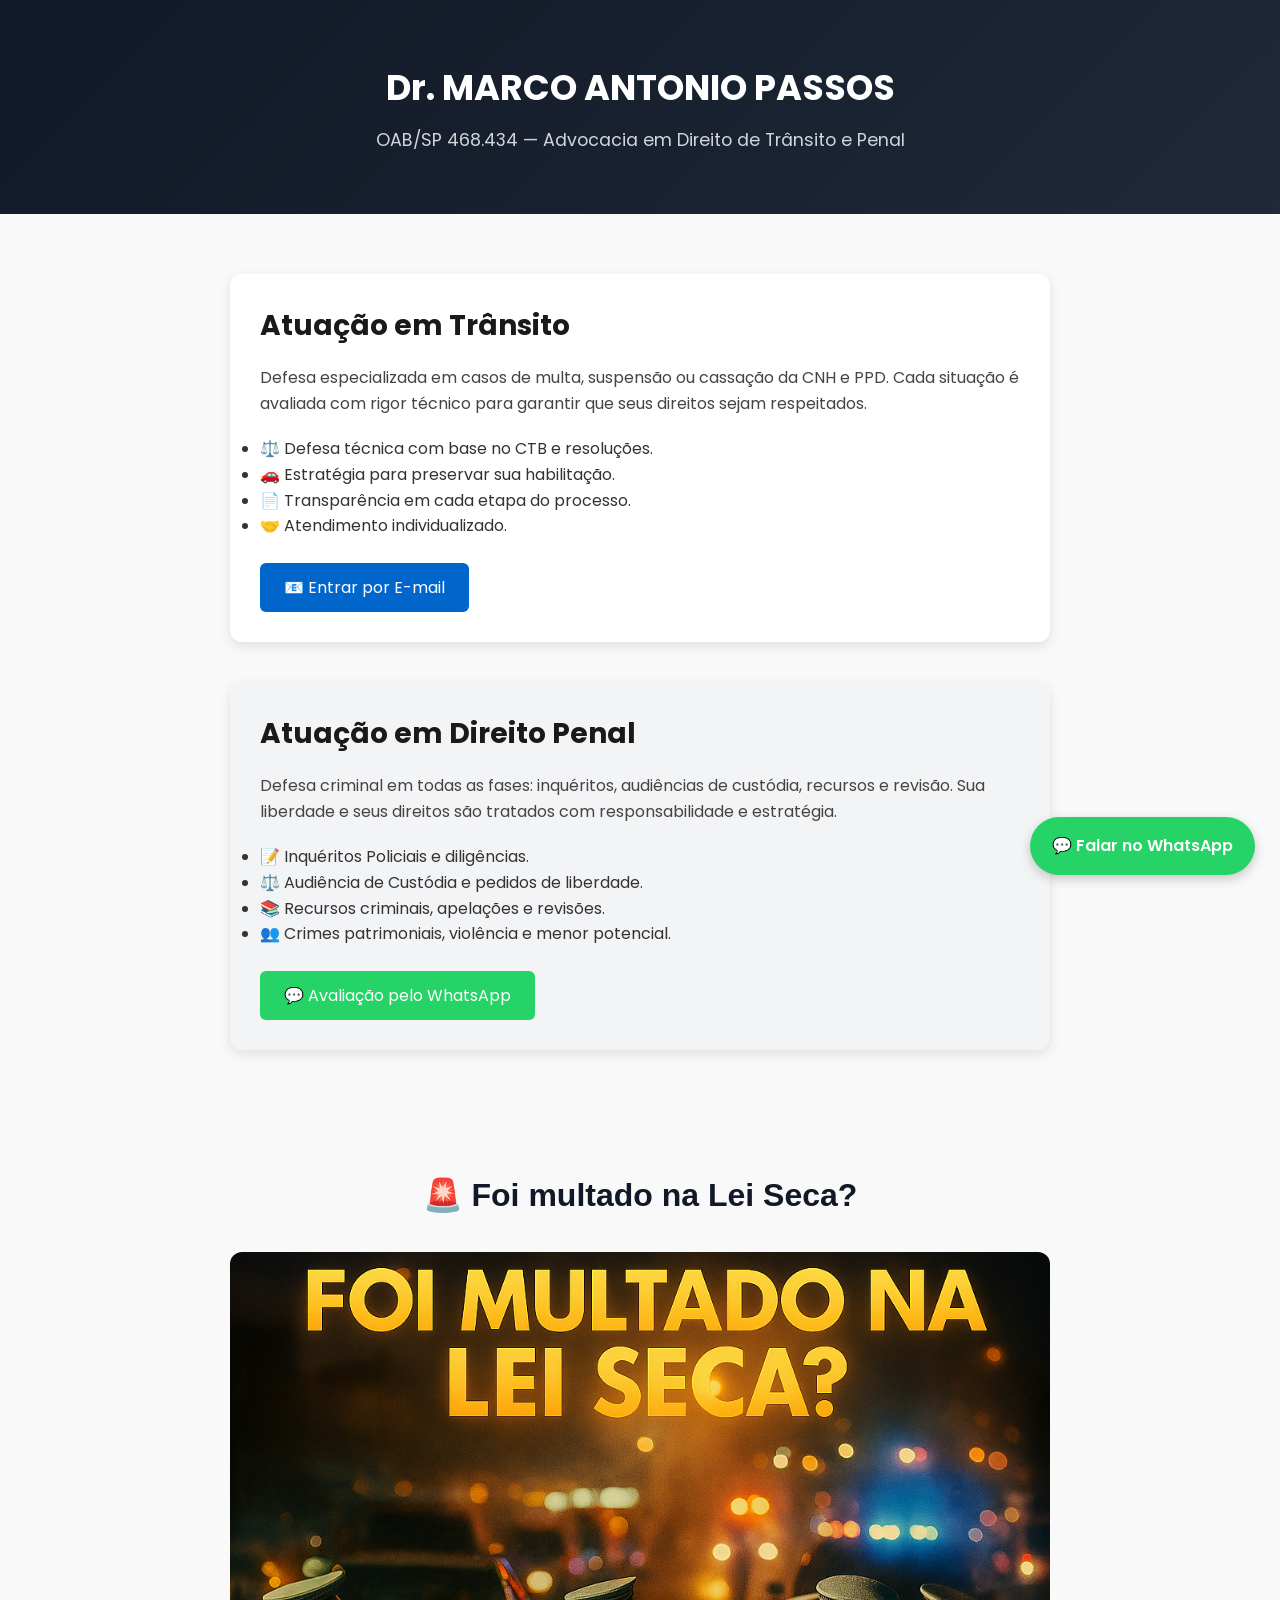
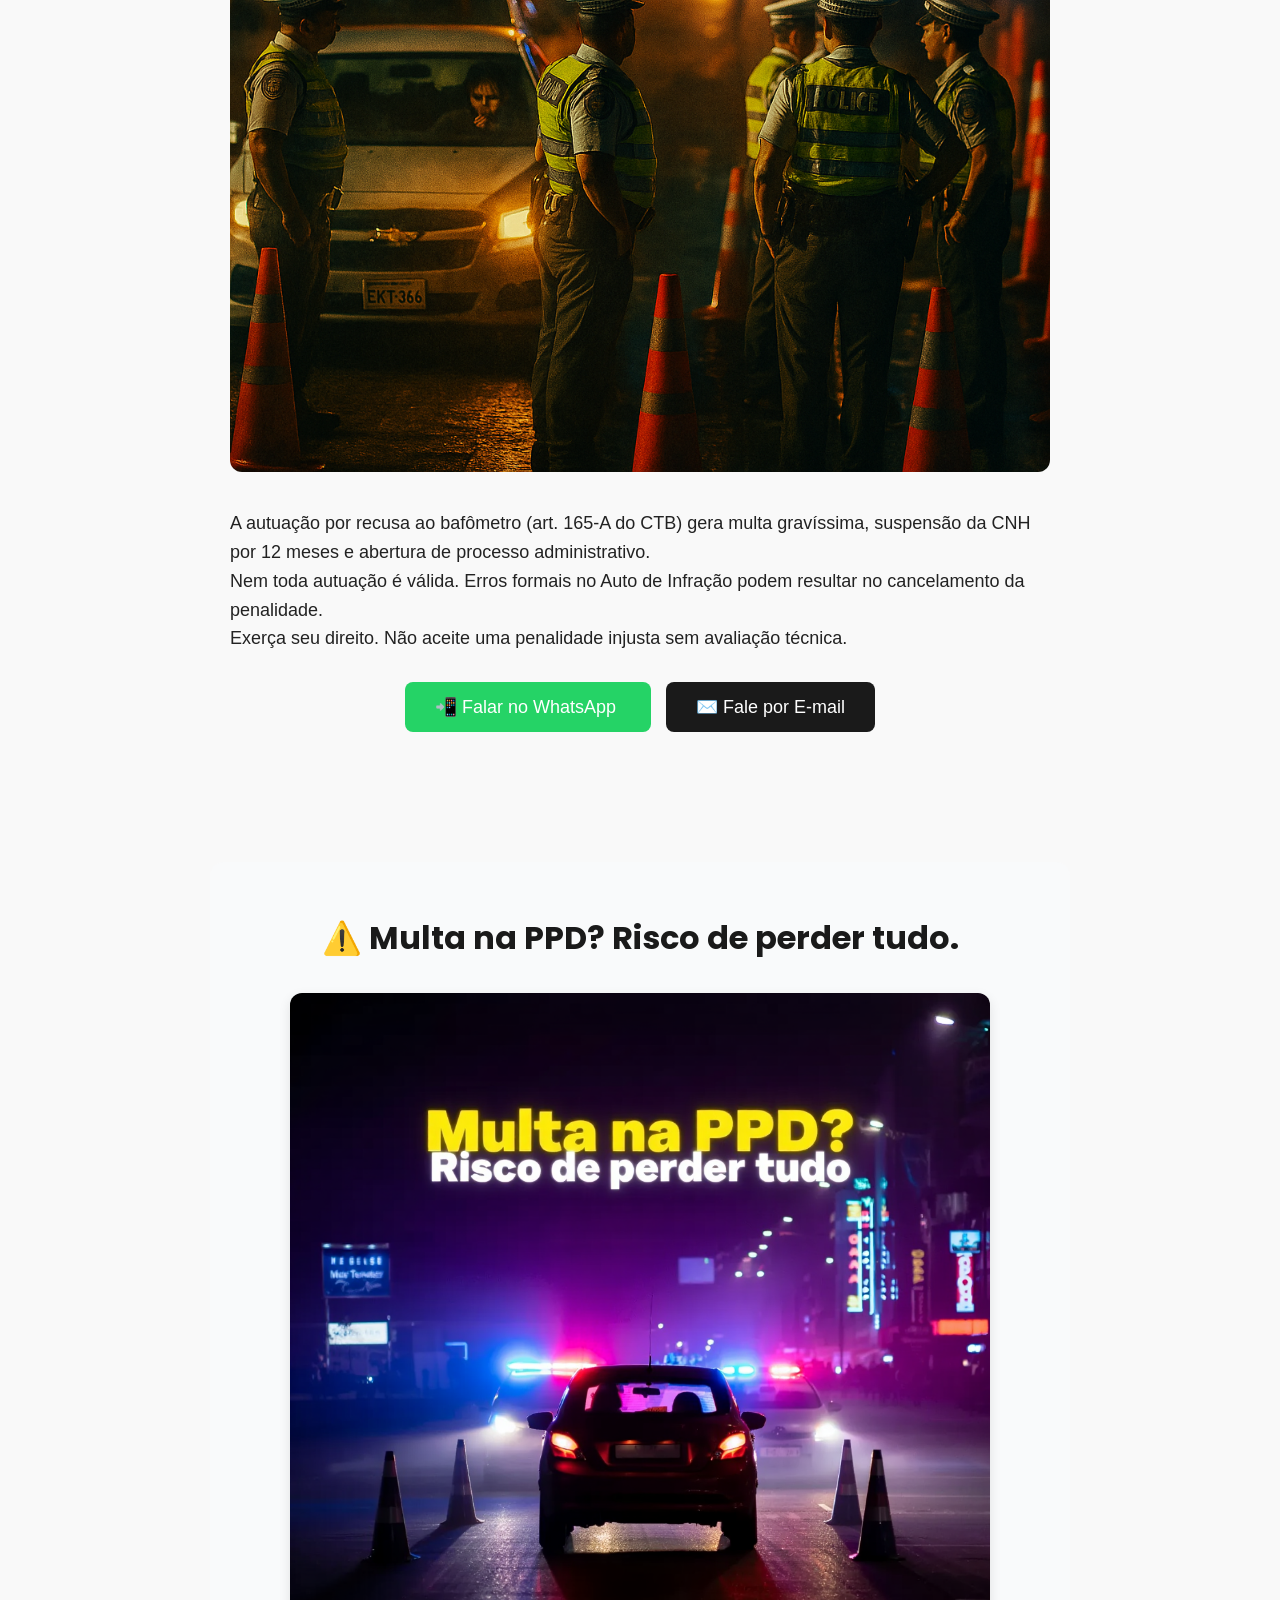
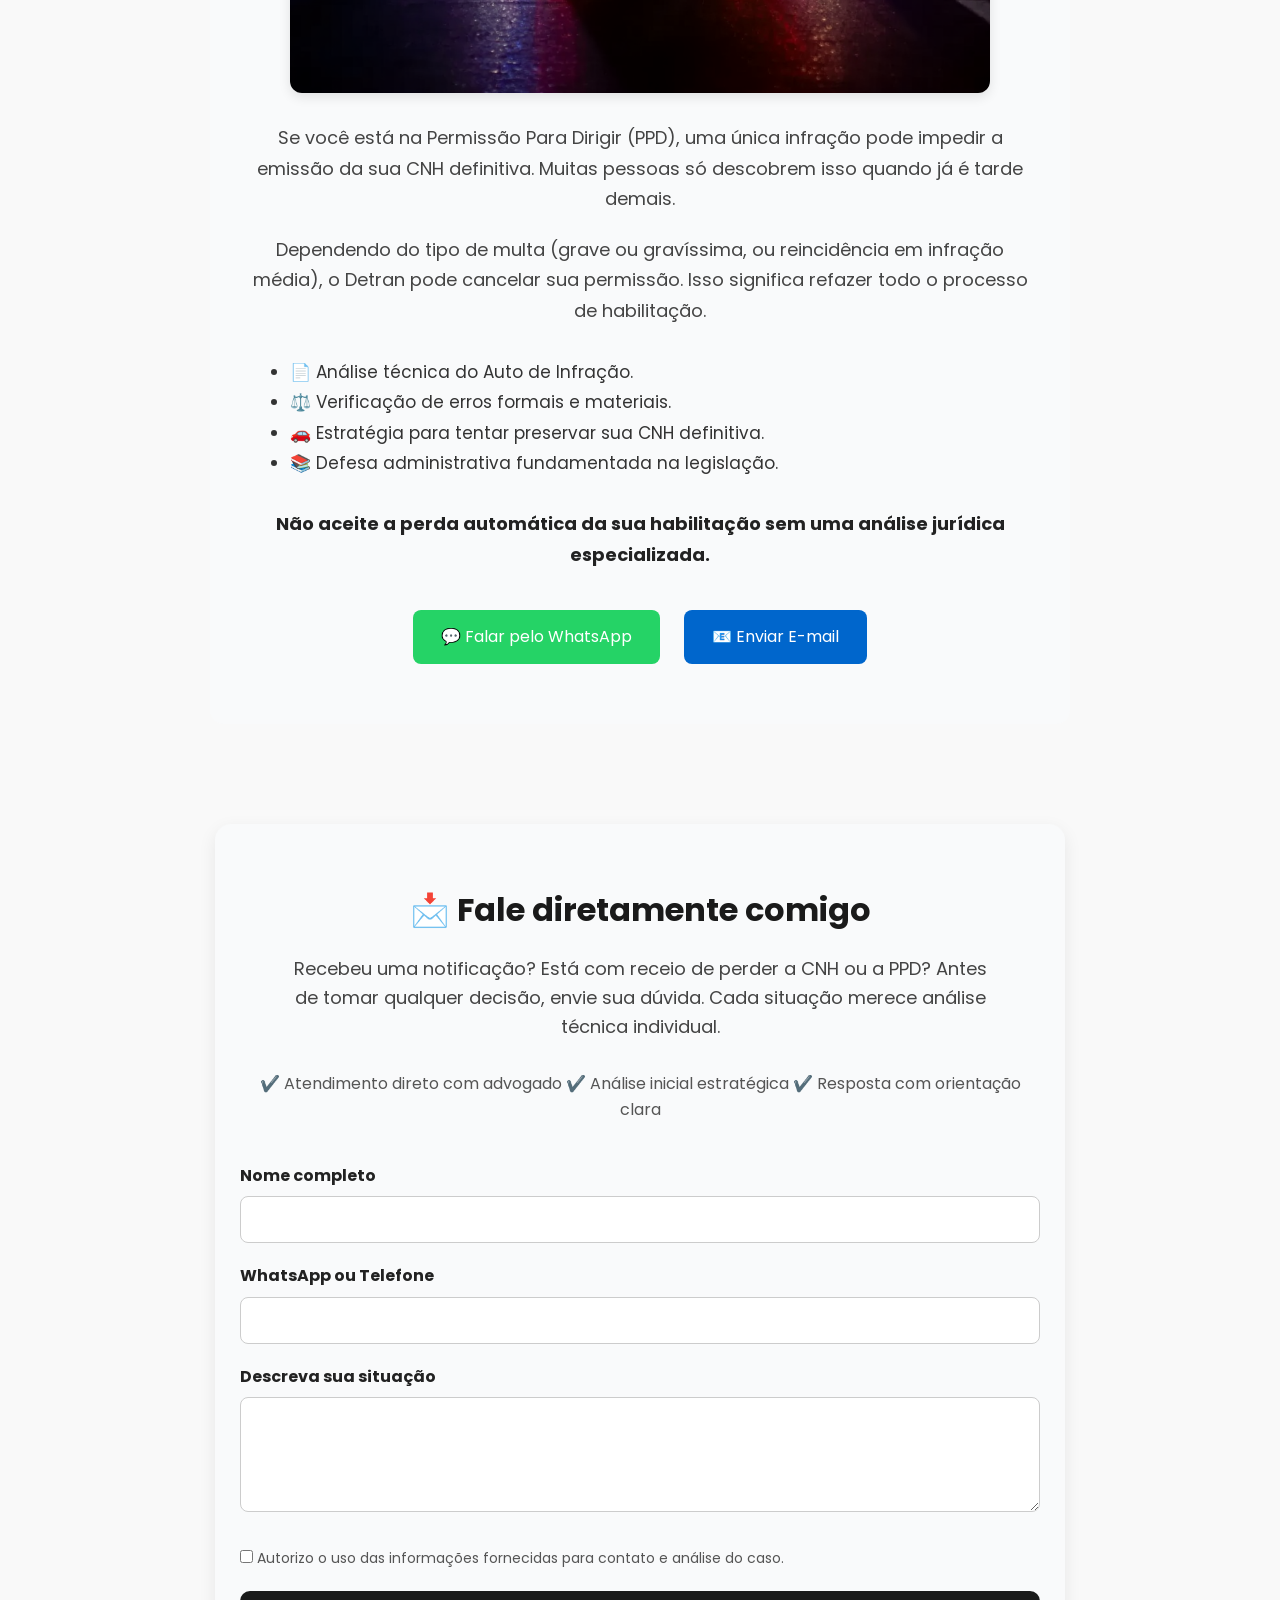
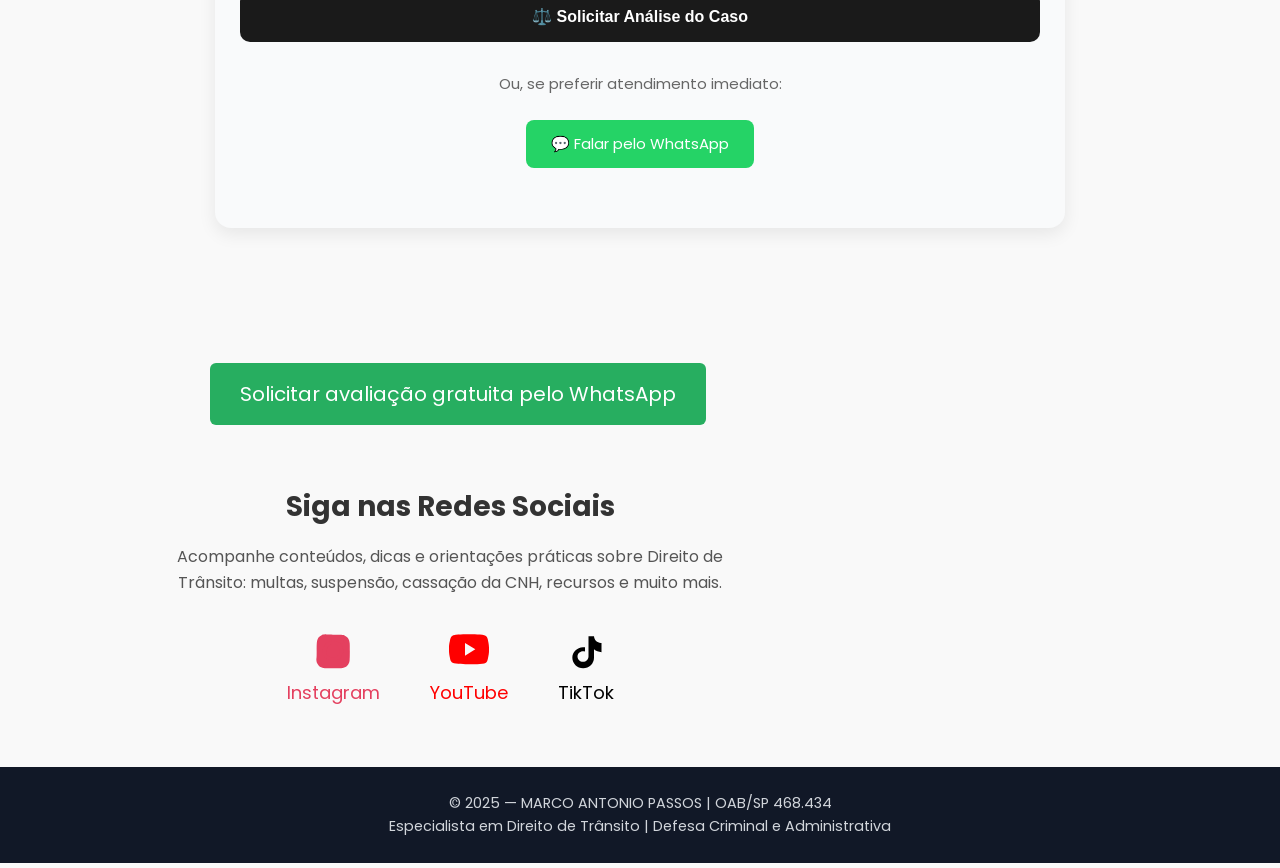
==== commit df7b59cd: "Update index.html" ====
--- a/index.html
+++ b/index.html
@@ -226,7 +226,63 @@
   </div>
 
 </section>
-
+    <!-- FORMULÁRIO ESTRATÉGICO DE CONTATO -->
+<section style="max-width: 850px; margin: 100px auto; padding: 60px 25px; background: #f9fafb; border-radius: 16px; box-shadow: 0 6px 18px rgba(0,0,0,0.08);">
+
+  <h2 style="text-align:center; font-size: 32px; margin-bottom: 20px; color:#1a1a1a;">
+    📩 Fale diretamente comigo
+  </h2>
+
+  <p style="text-align:center; font-size:18px; line-height:1.6; color:#444; max-width:700px; margin:0 auto 30px auto;">
+    Recebeu uma notificação? Está com receio de perder a CNH ou a PPD?  
+    Antes de tomar qualquer decisão, envie sua dúvida.  
+    Cada situação merece análise técnica individual.
+  </p>
+
+  <p style="text-align:center; font-size:16px; color:#555; margin-bottom:40px;">
+    ✔️ Atendimento direto com advogado  
+    ✔️ Análise inicial estratégica  
+    ✔️ Resposta com orientação clara
+  </p>
+
+  <form action=https://formspree.io/f/xreaywry method="POST">
+
+    <label style="display:block; margin-bottom:8px; font-weight:bold;">Nome completo</label>
+    <input type="text" name="nome" required
+      style="width:100%; padding:14px; margin-bottom:20px; border-radius:8px; border:1px solid #ccc; font-size:15px;">
+
+    <label style="display:block; margin-bottom:8px; font-weight:bold;">WhatsApp ou Telefone</label>
+    <input type="text" name="contato" required
+      style="width:100%; padding:14px; margin-bottom:20px; border-radius:8px; border:1px solid #ccc; font-size:15px;">
+
+    <label style="display:block; margin-bottom:8px; font-weight:bold;">Descreva sua situação</label>
+    <textarea name="mensagem" rows="5" required
+      style="width:100%; padding:14px; margin-bottom:25px; border-radius:8px; border:1px solid #ccc; font-size:15px;"></textarea>
+
+    <div style="margin-bottom:20px;">
+      <input type="checkbox" required>
+      <span style="font-size:14px; color:#555;">
+        Autorizo o uso das informações fornecidas para contato e análise do caso.
+      </span>
+    </div>
+
+    <button type="submit"
+      style="width:100%; padding:16px; background:#1a1a1a; color:white; border:none; border-radius:10px; font-size:16px; font-weight:bold; cursor:pointer;">
+      ⚖️ Solicitar Análise do Caso
+    </button>
+
+  </form>
+
+  <div style="text-align:center; margin-top:30px; font-size:15px; color:#666;">
+    Ou, se preferir atendimento imediato:
+    <br><br>
+    <a href="https://wa.me/5519974140470"
+       style="display:inline-block; padding:12px 25px; background:#25D366; color:white; text-decoration:none; border-radius:8px;">
+      💬 Falar pelo WhatsApp
+    </a>
+  </div>
+
+</section>
 
         <a href="https://wa.me/5519974140470" target="_blank"
            style="display: inline-block; margin-top: 35px; padding: 15px 30px; background-color: #27ae60; color: #fff; 
@@ -235,65 +291,6 @@
         </a>
     </div>
 </section>
- <!-- FORMULÁRIO ESTRATÉGICO DE CONTATO -->
-<section style="max-width: 850px; margin: 100px auto; padding: 60px 25px; background: #f9fafb; border-radius: 16px; box-shadow: 0 6px 18px rgba(0,0,0,0.08);">
-
-  <h2 style="text-align:center; font-size: 32px; margin-bottom: 20px; color:#1a1a1a;">
-    📩 Fale diretamente comigo
-  </h2>
-
-  <p style="text-align:center; font-size:18px; line-height:1.6; color:#444; max-width:700px; margin:0 auto 30px auto;">
-    Recebeu uma notificação? Está com receio de perder a CNH ou a PPD?  
-    Antes de tomar qualquer decisão, envie sua dúvida.  
-    Cada situação merece análise técnica individual.
-  </p>
-
-  <p style="text-align:center; font-size:16px; color:#555; margin-bottom:40px;">
-    ✔️ Atendimento direto com advogado  
-    ✔️ Análise inicial estratégica  
-    ✔️ Resposta com orientação clara
-  </p>
-
-  <form action=https://formspree.io/f/xreaywry method="POST">
-
-    <label style="display:block; margin-bottom:8px; font-weight:bold;">Nome completo</label>
-    <input type="text" name="nome" required
-      style="width:100%; padding:14px; margin-bottom:20px; border-radius:8px; border:1px solid #ccc; font-size:15px;">
-
-    <label style="display:block; margin-bottom:8px; font-weight:bold;">WhatsApp ou Telefone</label>
-    <input type="text" name="contato" required
-      style="width:100%; padding:14px; margin-bottom:20px; border-radius:8px; border:1px solid #ccc; font-size:15px;">
-
-    <label style="display:block; margin-bottom:8px; font-weight:bold;">Descreva sua situação</label>
-    <textarea name="mensagem" rows="5" required
-      style="width:100%; padding:14px; margin-bottom:25px; border-radius:8px; border:1px solid #ccc; font-size:15px;"></textarea>
-
-    <div style="margin-bottom:20px;">
-      <input type="checkbox" required>
-      <span style="font-size:14px; color:#555;">
-        Autorizo o uso das informações fornecidas para contato e análise do caso.
-      </span>
-    </div>
-
-    <button type="submit"
-      style="width:100%; padding:16px; background:#1a1a1a; color:white; border:none; border-radius:10px; font-size:16px; font-weight:bold; cursor:pointer;">
-      ⚖️ Solicitar Análise do Caso
-    </button>
-
-  </form>
-
-  <div style="text-align:center; margin-top:30px; font-size:15px; color:#666;">
-    Ou, se preferir atendimento imediato:
-    <br><br>
-    <a href="https://wa.me/5519974140470"
-       style="display:inline-block; padding:12px 25px; background:#25D366; color:white; text-decoration:none; border-radius:8px;">
-      💬 Falar pelo WhatsApp
-    </a>
-  </div>
-
-</section>
-
-
   <a class="whatsapp-btn" href="https://wa.me/5519974140470?text=Olá%2C+Dr.+Marco%21+Gostaria+de+mais+informações+sobre+defesa+em+trânsito+ou+penal." target="_blank">
     💬 Falar no WhatsApp
   </a>
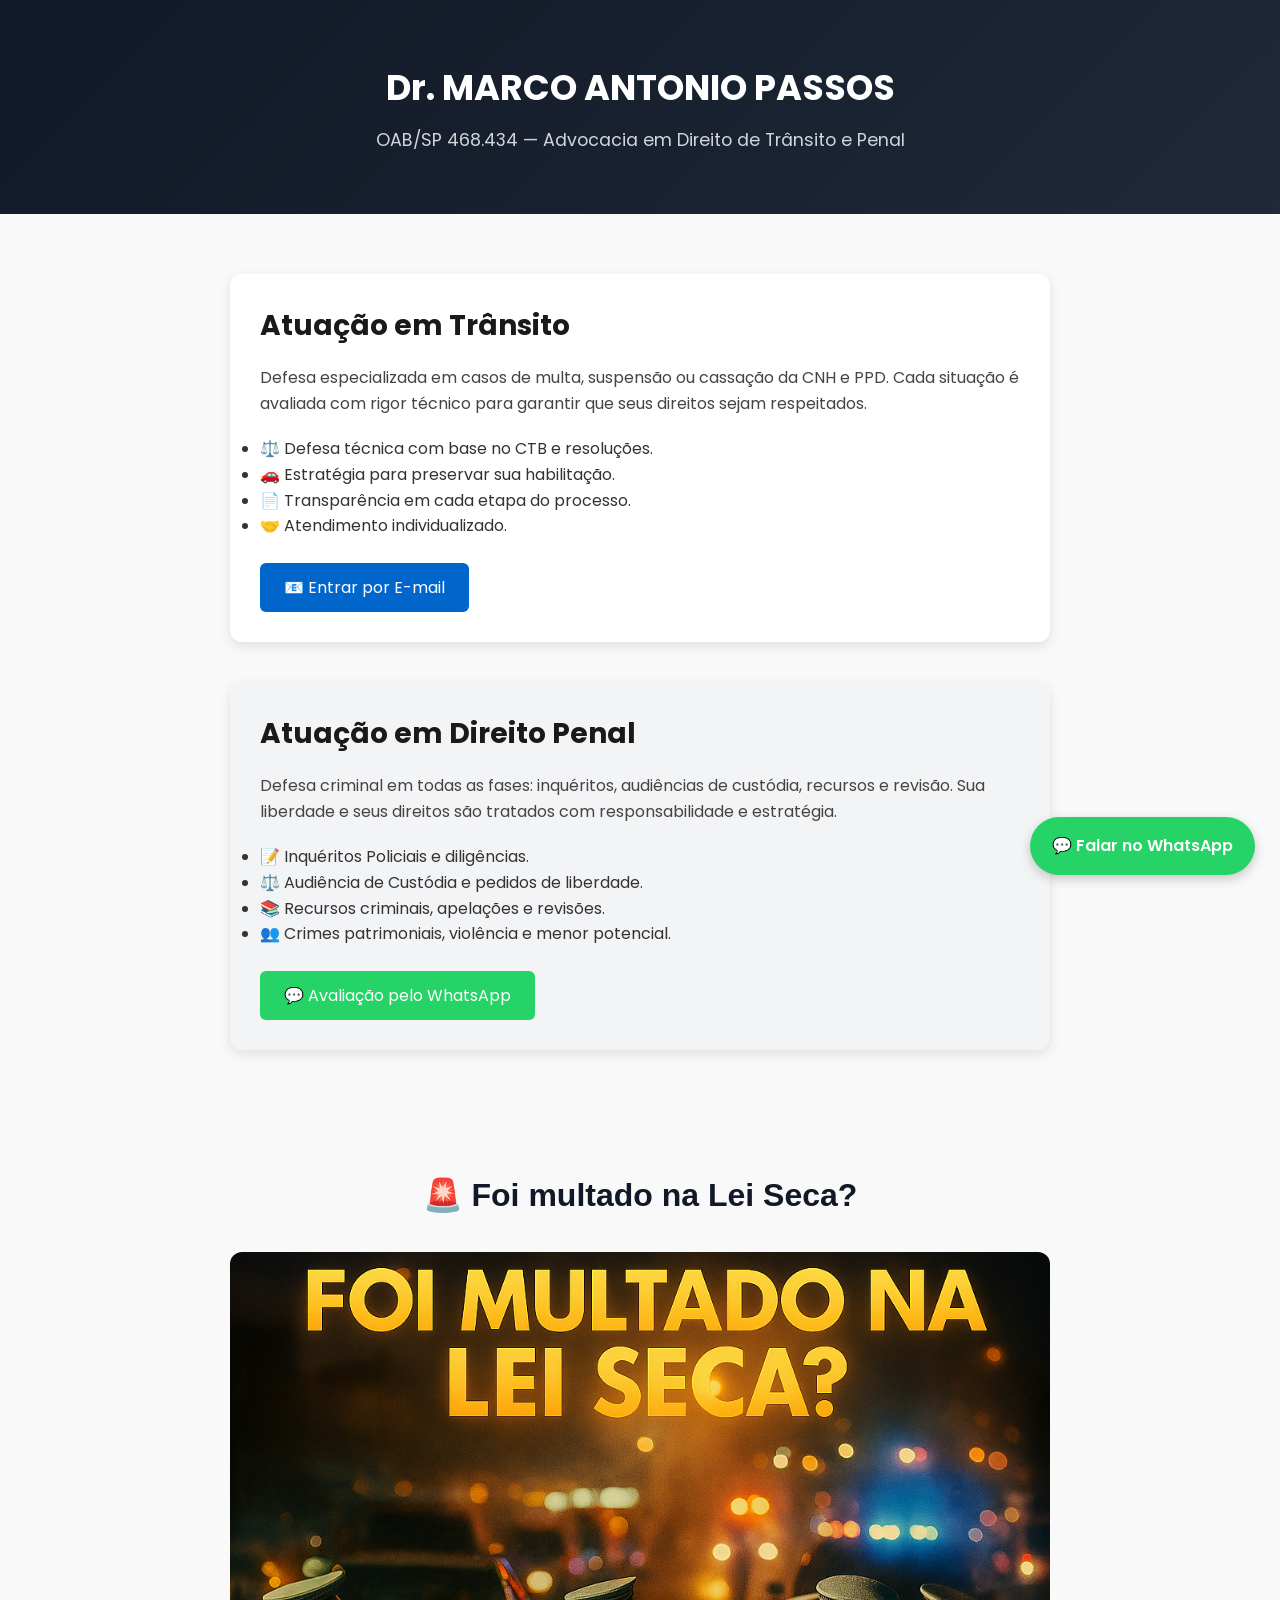
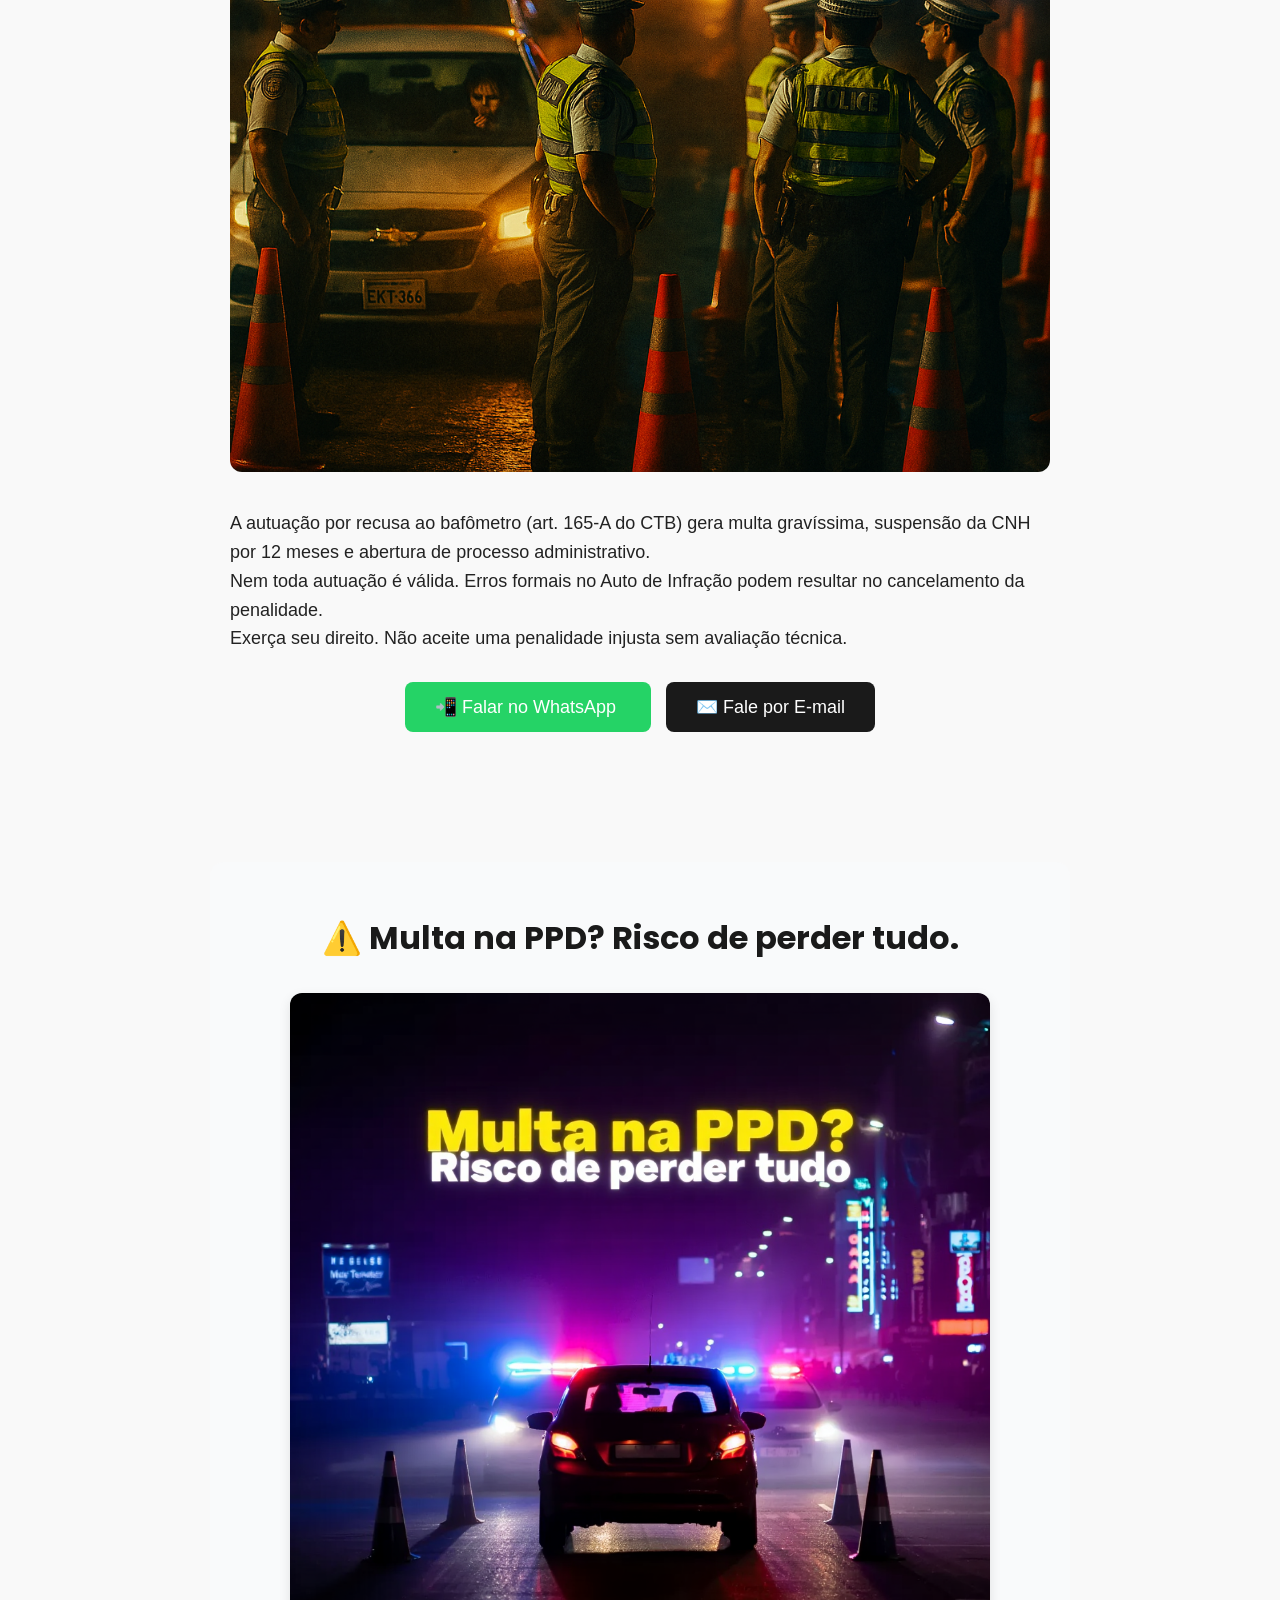
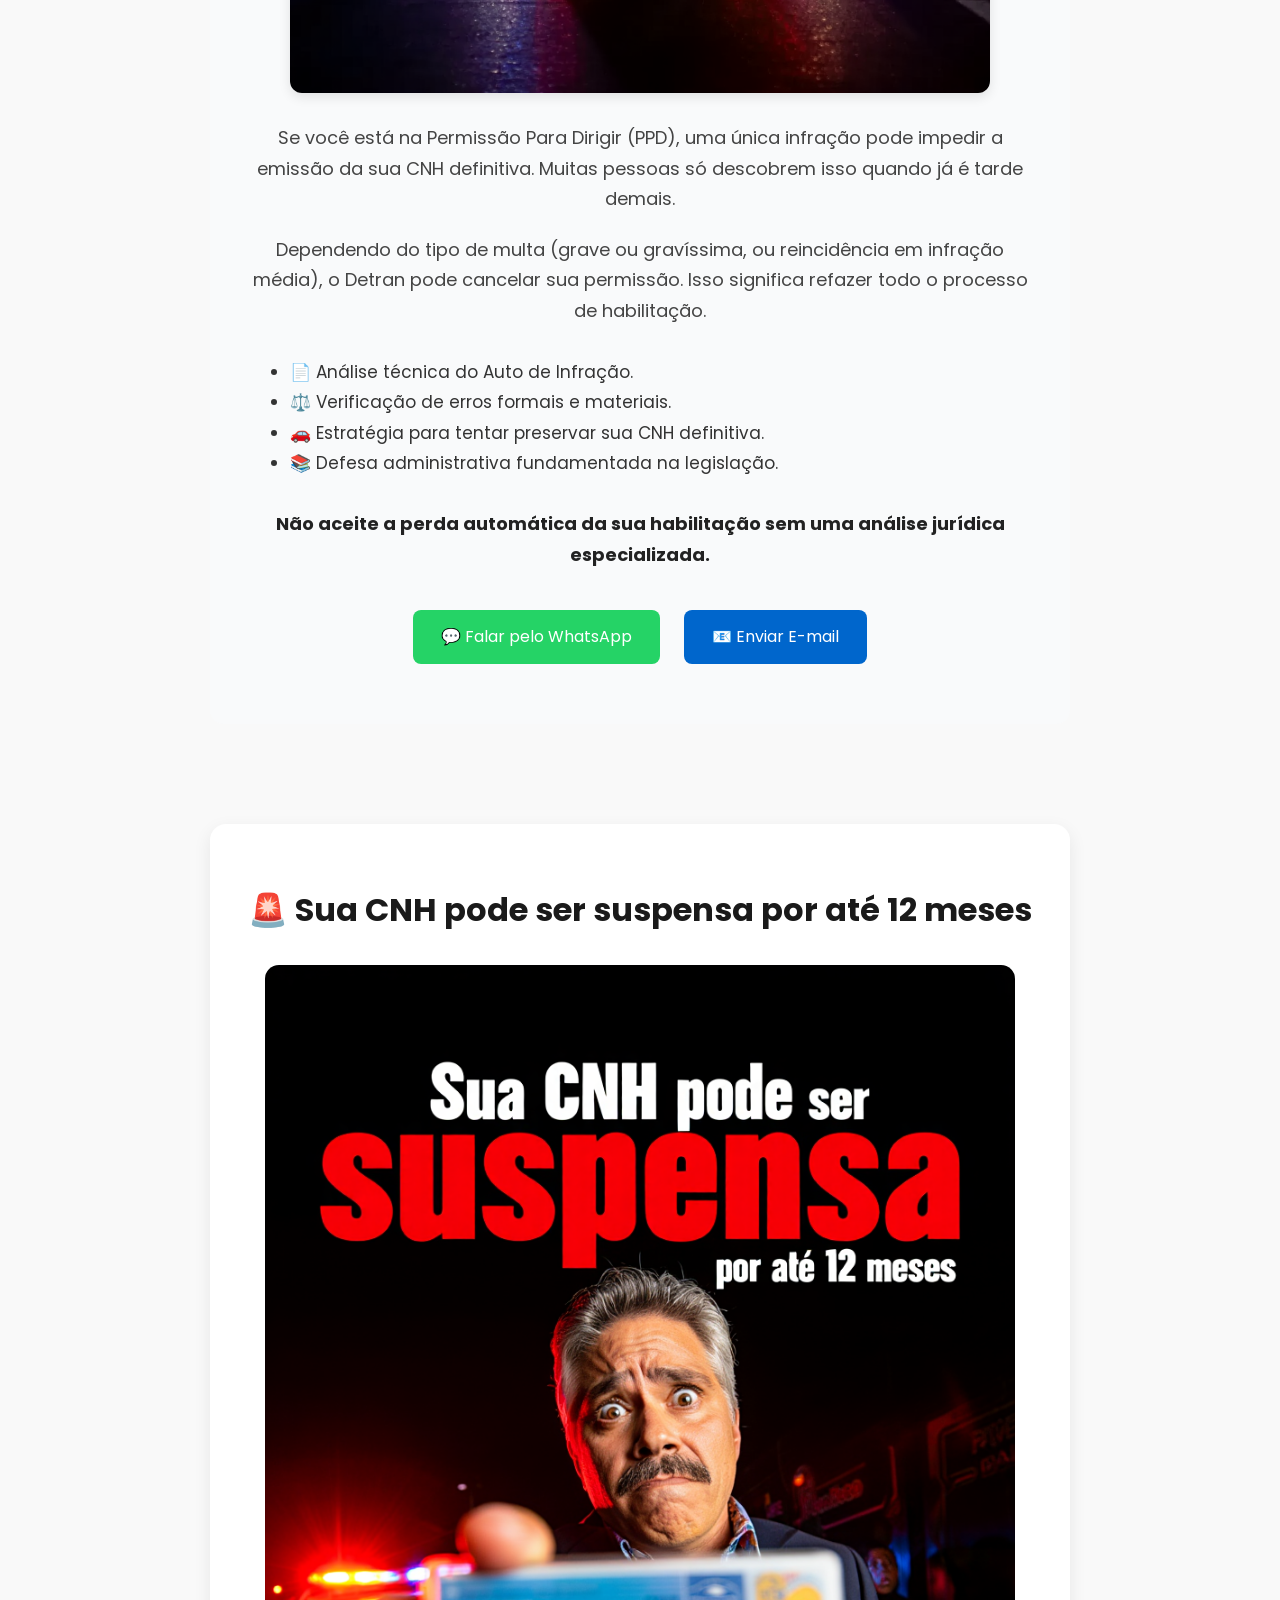
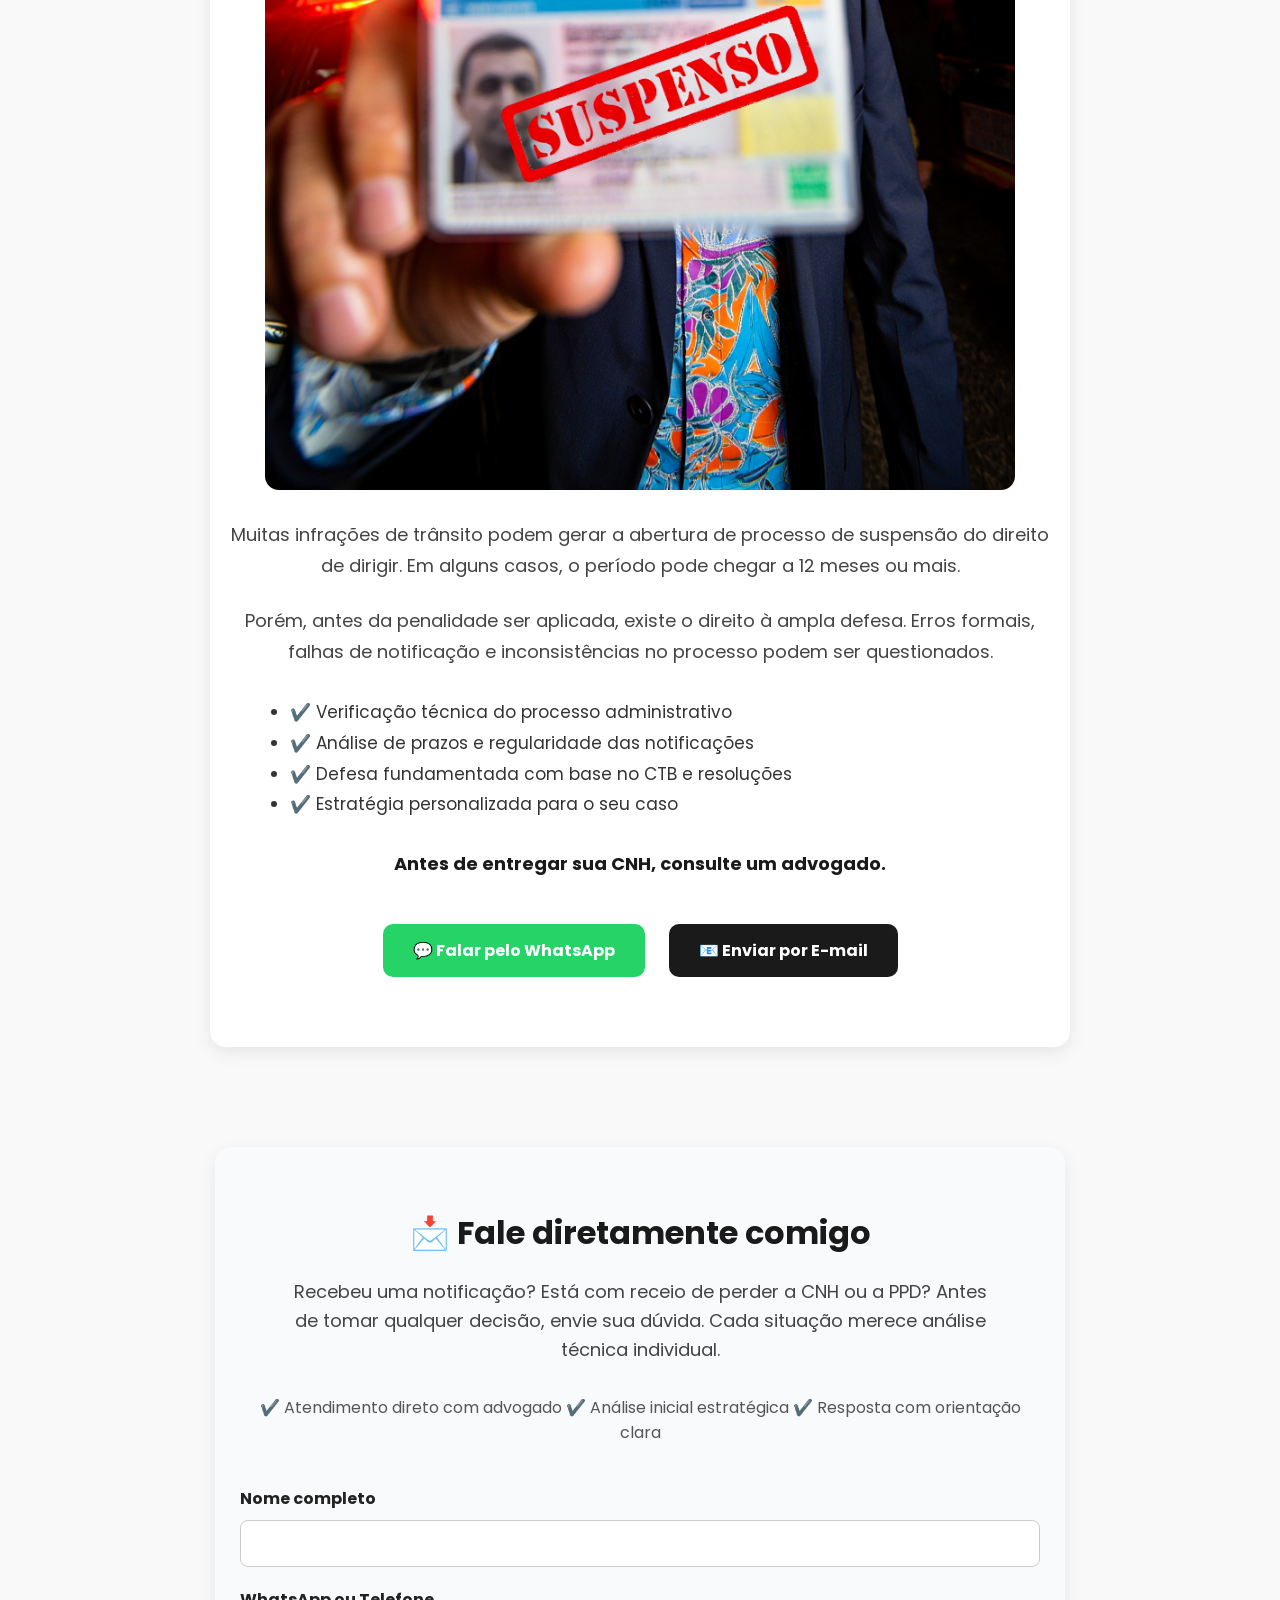
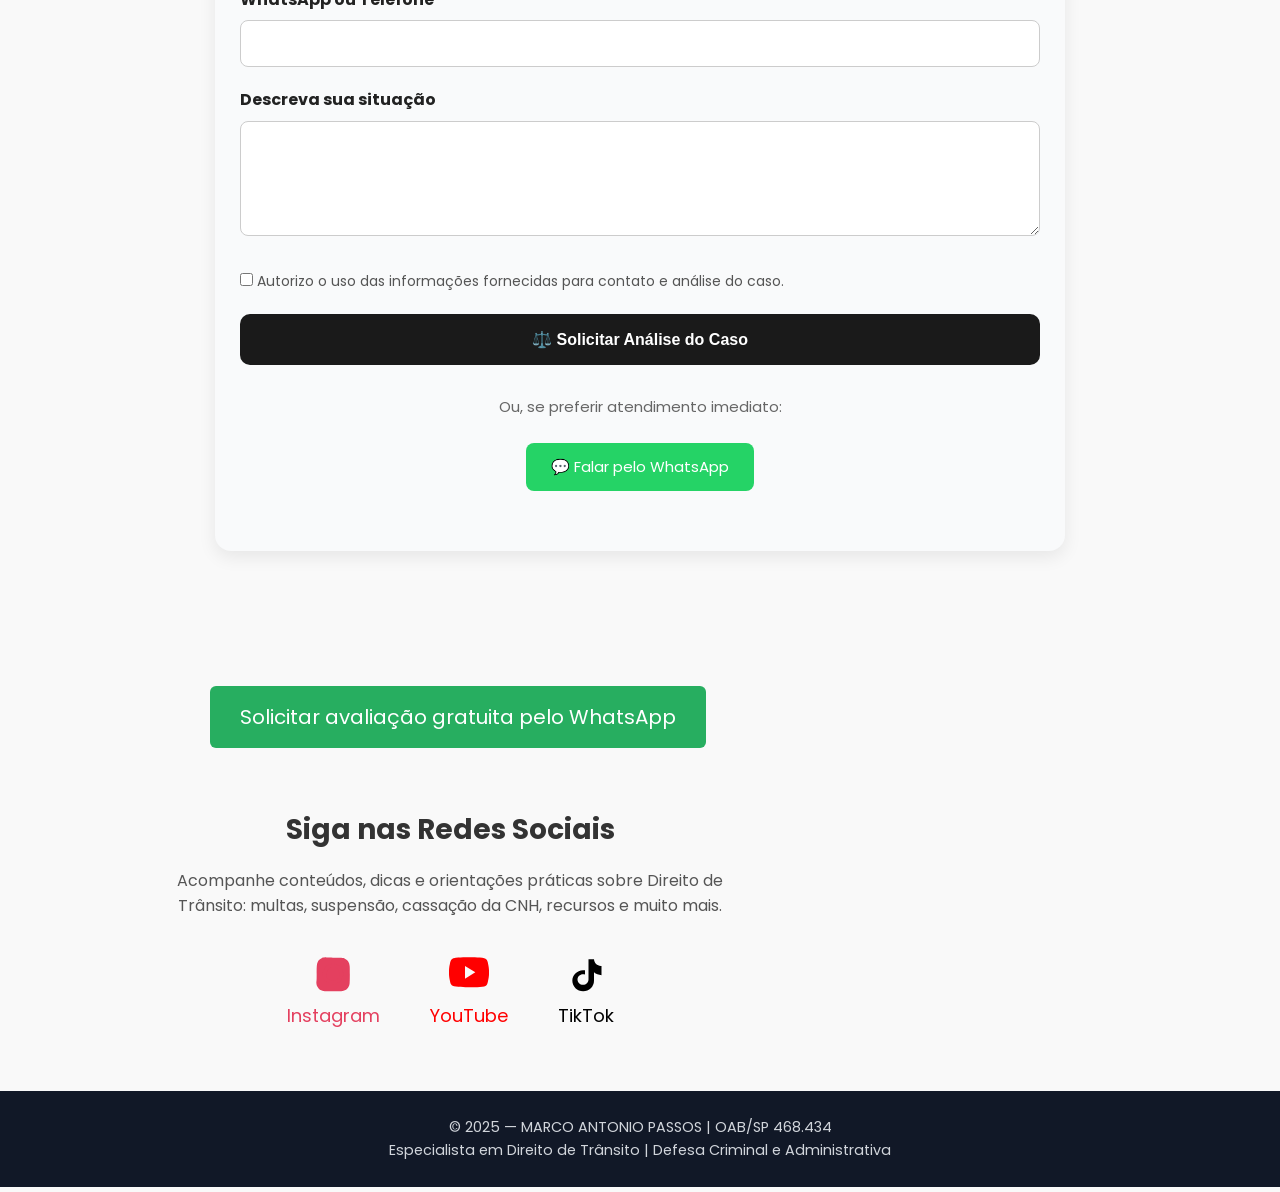
==== commit 0ff41968: "Update index.html" ====
--- a/index.html
+++ b/index.html
@@ -226,6 +226,52 @@
   </div>
 
 </section>
+   <!-- CAMPANHA SUSPENSÃO DA CNH -->
+<section style="max-width: 1000px; margin: 100px auto; padding: 60px 20px; background: #ffffff; border-radius: 16px; box-shadow: 0 6px 18px rgba(0,0,0,0.08); text-align: center;">
+
+  <h2 style="font-size: 32px; margin-bottom: 20px; color:#1a1a1a;">
+    🚨 Sua CNH pode ser suspensa por até 12 meses
+  </h2>
+
+  <img src="cnh-suspensa.png" alt="Suspensão da CNH por até 12 meses"
+       style="width:100%; max-width:750px; margin:30px auto; display:block; border-radius:14px;">
+
+  <p style="font-size:18px; line-height:1.7; color:#444; max-width:850px; margin:0 auto 25px auto;">
+    Muitas infrações de trânsito podem gerar a abertura de processo de suspensão do direito de dirigir.
+    Em alguns casos, o período pode chegar a 12 meses ou mais.
+  </p>
+
+  <p style="font-size:18px; line-height:1.7; color:#444; max-width:850px; margin:0 auto 30px auto;">
+    Porém, antes da penalidade ser aplicada, existe o direito à ampla defesa.
+    Erros formais, falhas de notificação e inconsistências no processo podem ser questionados.
+  </p>
+
+  <div style="max-width:700px; margin:30px auto; text-align:left;">
+    <ul style="font-size:17px; line-height:1.8; color:#333;">
+      <li>✔️ Verificação técnica do processo administrativo</li>
+      <li>✔️ Análise de prazos e regularidade das notificações</li>
+      <li>✔️ Defesa fundamentada com base no CTB e resoluções</li>
+      <li>✔️ Estratégia personalizada para o seu caso</li>
+    </ul>
+  </div>
+
+  <p style="font-size:18px; font-weight:bold; margin-top:30px; color:#1a1a1a;">
+    Antes de entregar sua CNH, consulte um advogado.
+  </p>
+
+  <div style="margin-top:35px;">
+    <a href="https://wa.me/5519974140470"
+       style="display:inline-block; padding:14px 30px; background:#25D366; color:white; text-decoration:none; border-radius:10px; font-weight:bold; margin:10px;">
+      💬 Falar pelo WhatsApp
+    </a>
+
+    <a href="mailto:contato@marcopassos.adv.br"
+       style="display:inline-block; padding:14px 30px; background:#1a1a1a; color:white; text-decoration:none; border-radius:10px; font-weight:bold; margin:10px;">
+      📧 Enviar por E-mail
+    </a>
+  </div>
+
+</section>
     <!-- FORMULÁRIO ESTRATÉGICO DE CONTATO -->
 <section style="max-width: 850px; margin: 100px auto; padding: 60px 25px; background: #f9fafb; border-radius: 16px; box-shadow: 0 6px 18px rgba(0,0,0,0.08);">
 
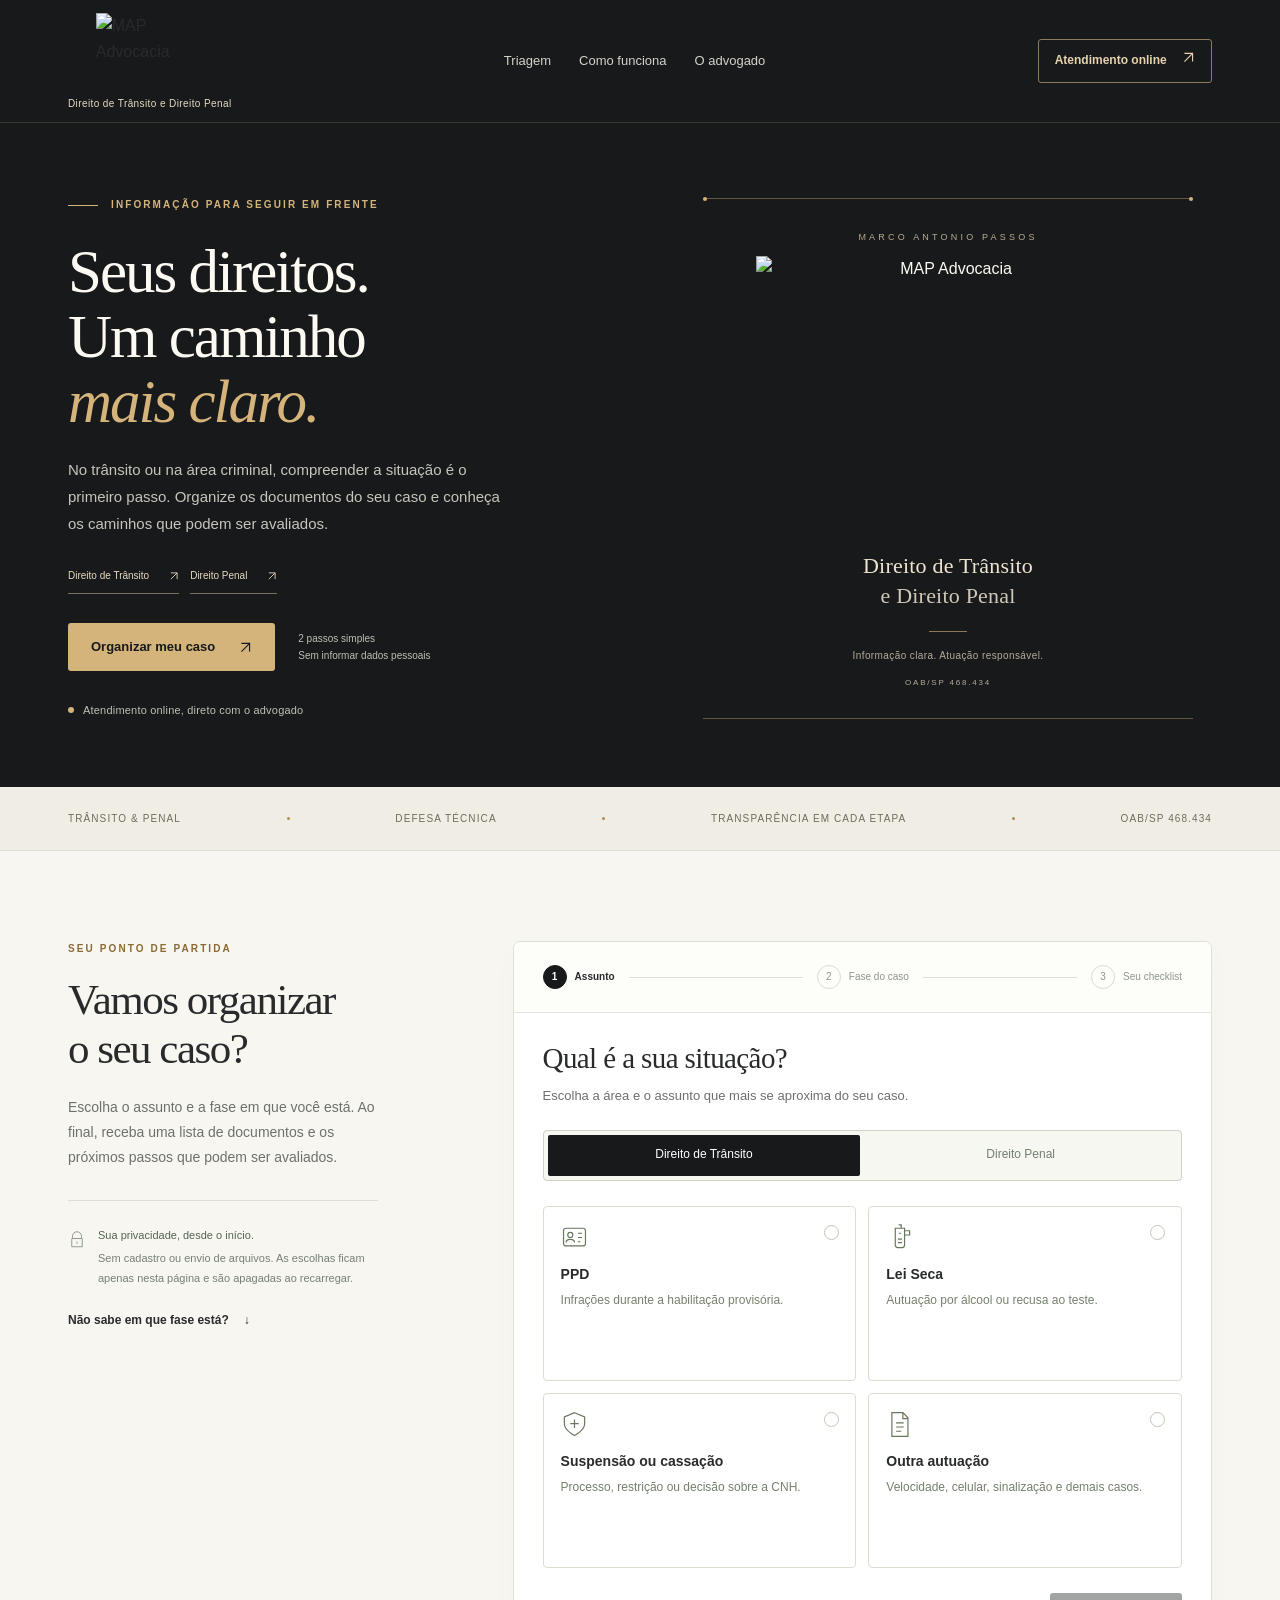
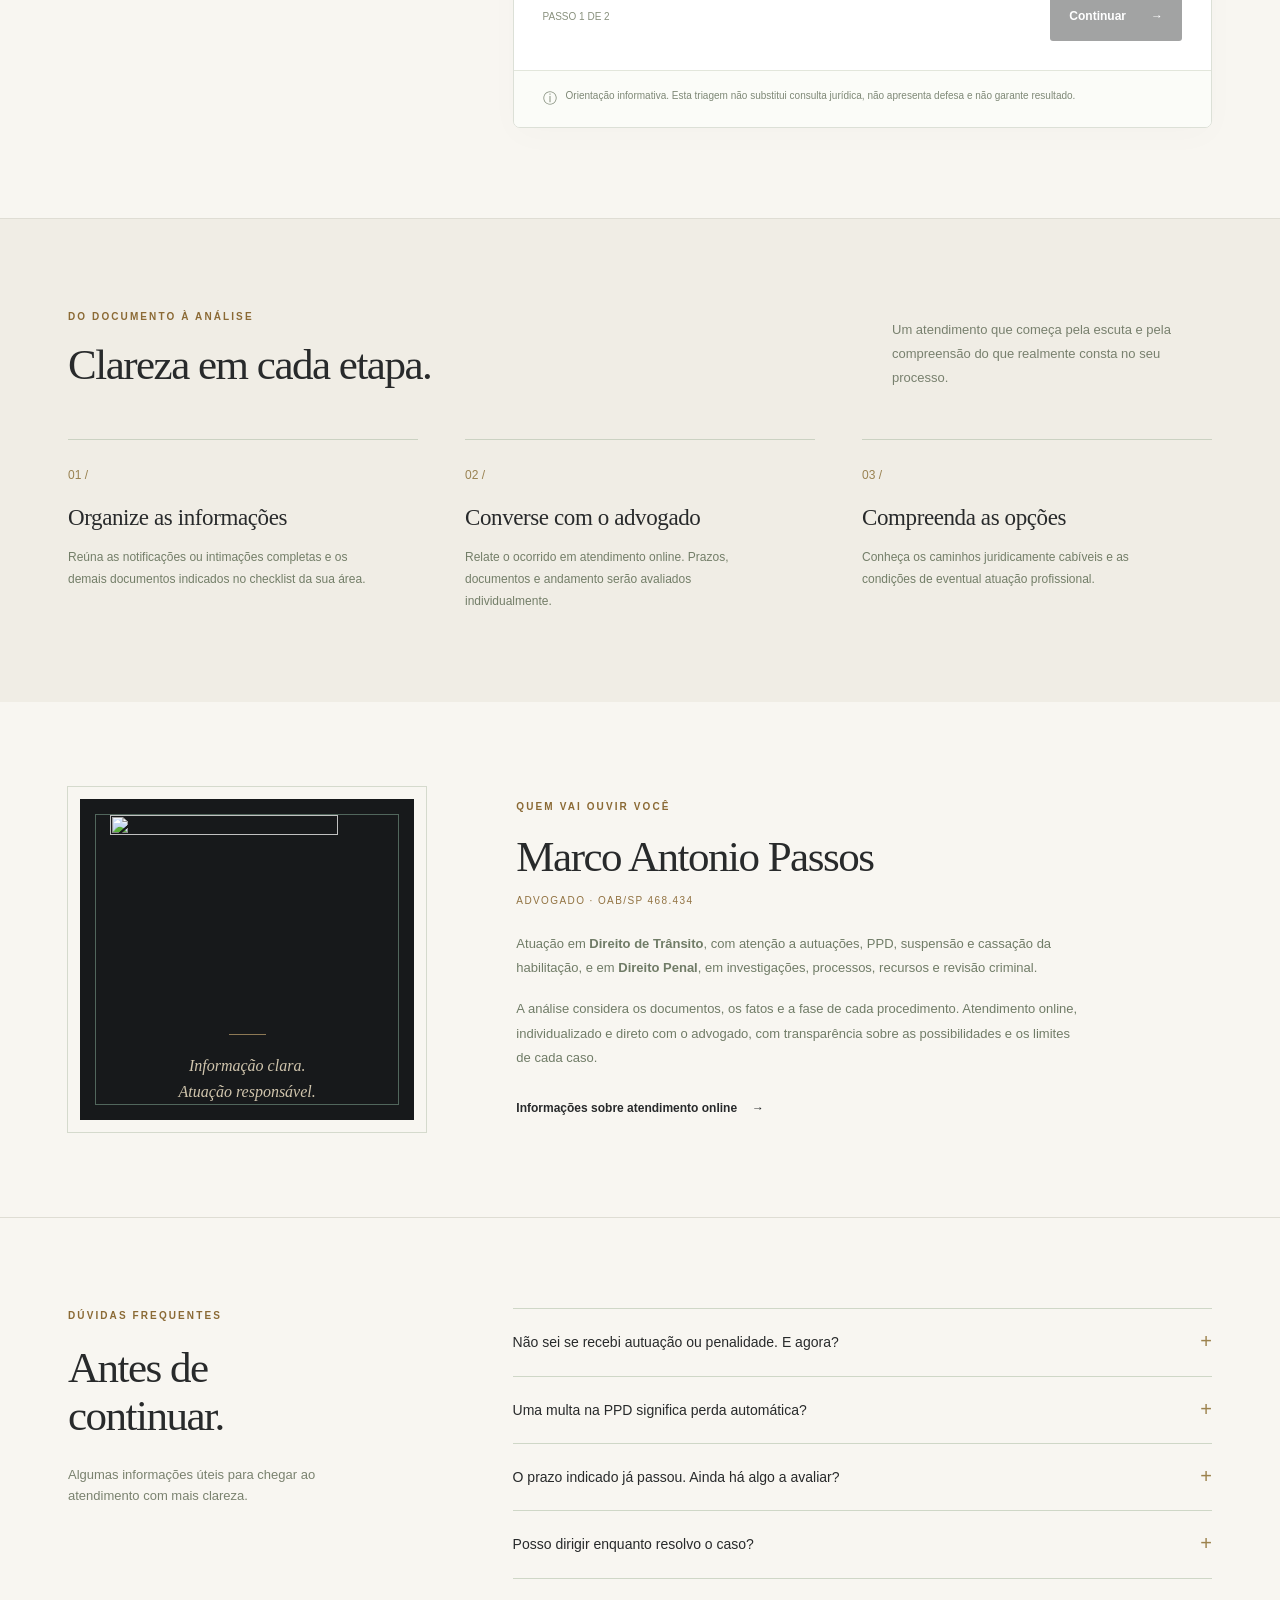
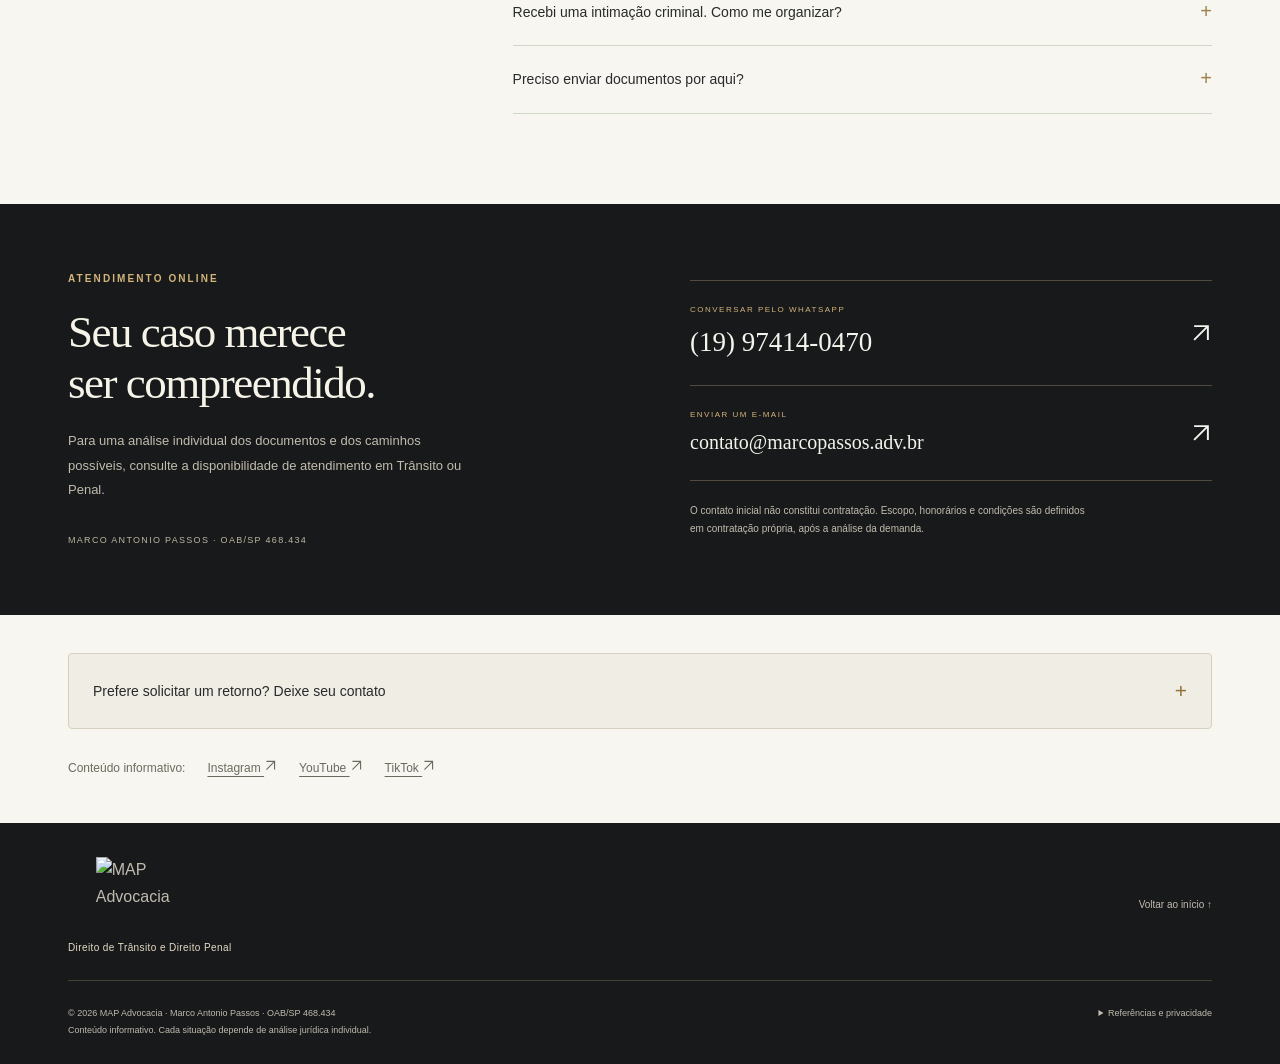
==== commit 3440beb1: "Atualizar site para MAP Advocacia" ====
--- a/index.html
+++ b/index.html
@@ -1,403 +1,91 @@
-<!DOCTYPE html>
+<!doctype html>
 <html lang="pt-BR">
- <!-- Google tag (gtag.js) -->
-<script async src="https://www.googletagmanager.com/gtag/js?id=G-DDFCRGDYBX"></script>
-<script>
-  window.dataLayer = window.dataLayer || [];
-  function gtag(){dataLayer.push(arguments);}
-  gtag('js', new Date());
-  gtag('config', 'G-DDFCRGDYBX');
-</script> 
 <head>
- <head>
-<!-- Google tag (gtag.js) -->
-<script async src="https://www.googletagmanager.com/gtag/js?id=G-RK0LVCE8H7"></script>
-<script>
-  window.dataLayer = window.dataLayer || [];
-  function gtag(){dataLayer.push(arguments);}
-  gtag('js', new Date());
-  gtag('config', 'G-RK0LVCE8H7');
-</script>
-  <meta charset="UTF-8">
-  <meta name="viewport" content="width=device-width, initial-scale=1.0">
-  <title>MARCO ANTONIO PASSOS | Advocacia em Direito de Trânsito e Penal</title>
-  <meta name="description" content="Atuação em defesa de condutores em processos de multa, suspensão e cassação da CNH, além de defesa criminal. Atendimento personalizado e estratégico.">
-  <link href="https://fonts.googleapis.com/css2?family=Poppins:wght@300;400;600&display=swap" rel="stylesheet">
-  <style>
-    * { margin: 0; padding: 0; box-sizing: border-box; }
-    body {
-      font-family: 'Poppins', sans-serif;
-      color: #222;
-      background-color: #f9f9f9;
-      line-height: 1.6;
-    }
-    header {
-      background: linear-gradient(135deg, #111827, #1f2937);
-      color: white;
-      padding: 60px 20px;
-      text-align: center;
-    }
-    header h1 {
-      font-size: 2.2rem;
-      margin-bottom: 10px;
-    }
-    header p {
-      font-size: 1.1rem;
-      color: #d1d5db;
-    }
-    section {
-      max-width: 900px;
-      margin: 40px auto;
-      padding: 0 20px;
-    }
-    h2 {
-      color: #111827;
-      margin-bottom: 10px;
-      font-size: 1.6rem;
-    }
-    .card {
-      background: white;
-      border-radius: 12px;
-      box-shadow: 0 4px 12px rgba(0,0,0,0.08);
-      padding: 25px;
-      margin-bottom: 20px;
-      transition: transform 0.2s;
-    }
-    .card:hover { transform: translateY(-4px); }
-    .whatsapp-btn {
-      position: fixed;
-      bottom: 25px;
-      right: 25px;
-      background-color: #25D366;
-      color: white;
-      padding: 16px 22px;
-      border-radius: 50px;
-      font-weight: 600;
-      text-decoration: none;
-      font-size: 16px;
-      box-shadow: 0 4px 12px rgba(0,0,0,0.2);
-      transition: background 0.3s;
-    }
-    .whatsapp-btn:hover { background-color: #1ebe5d; }
-    footer {
-      background-color: #111827;
-      color: #d1d5db;
-      text-align: center;
-      padding: 25px 10px;
-      margin-top: 40px;
-      font-size: 0.9rem;
-    }
-  </style>
+  <meta charset="utf-8">
+  <meta name="viewport" content="width=device-width, initial-scale=1">
+  <meta name="robots" content="index, follow">
+  <link rel="canonical" href="https://www.marcopassos.adv.br/">
+  <meta name="description" content="MAP Advocacia — Direito de Trânsito e Direito Penal com Marco Antonio Passos. Organize os documentos do seu caso e compreenda os próximos passos para um atendimento online individual.">
+  <meta name="theme-color" content="#17191b">
+  <title>MAP Advocacia | Direito de Trânsito e Direito Penal</title>
+  <link rel="icon" href="favicon.svg" type="image/svg+xml">
+  <link rel="preload" as="image" href="assets/map-advocacia.png">
+  <link rel="stylesheet" href="styles.css">
+  <script src="content.js" defer></script>
+  <script src="app.js" defer></script>
+  <script src="analytics.js" defer></script>
 </head>
 <body>
+  <a class="skip" href="#triagem">Pular para a triagem</a>
+  <header class="site-header">
+    <div class="header-inner wrap">
+      <a class="brand" href="#inicio" aria-label="MAP Advocacia — Direito de Trânsito e Direito Penal, início"><img class="brand-logo" src="assets/map-advocacia.png" alt="MAP Advocacia" width="1448" height="1086"><span class="brand-practices">Direito de Trânsito <span>e Direito Penal</span></span></a>
+      <nav aria-label="Navegação principal"><a href="#triagem">Triagem</a><a href="#como-funciona">Como funciona</a><a href="#sobre">O advogado</a></nav>
+      <a class="header-contact" href="#atendimento">Atendimento online <svg class="arrow-icon" viewBox="0 0 16 16" fill="none" aria-hidden="true"><path d="M3 13 13 3M3 3h10v10" stroke="currentColor" stroke-width="1.4"/></svg></a>
+    </div>
+  </header>
+  <main>
+    <section id="inicio" class="hero">
+      <div class="wrap hero-grid">
+        <div class="hero-copy">
+          <div class="eyebrow"><span class="short-line"></span> INFORMAÇÃO PARA SEGUIR EM FRENTE</div>
+          <h1>Seus direitos.<br>Um caminho<br><em>mais claro.</em></h1>
+          <p>No trânsito ou na área criminal, compreender a situação é o primeiro passo. Organize os documentos do seu caso e conheça os caminhos que podem ser avaliados.</p>
+          <div class="area-entry"><a href="#triagem" data-start-area="transito">Direito de Trânsito <svg class="arrow-icon" viewBox="0 0 16 16" fill="none" aria-hidden="true"><path d="M3 13 13 3M3 3h10v10" stroke="currentColor" stroke-width="1.4"/></svg></a><a href="#triagem" data-start-area="penal">Direito Penal <svg class="arrow-icon" viewBox="0 0 16 16" fill="none" aria-hidden="true"><path d="M3 13 13 3M3 3h10v10" stroke="currentColor" stroke-width="1.4"/></svg></a></div>
+          <div class="hero-actions"><a href="#triagem" class="button gold">Organizar meu caso <svg class="arrow-icon" viewBox="0 0 16 16" fill="none" aria-hidden="true"><path d="M3 13 13 3M3 3h10v10" stroke="currentColor" stroke-width="1.4"/></svg></a><span class="hero-hint">2 passos simples<br>Sem informar dados pessoais</span></div>
+          <div class="hero-foot"><span class="status-dot"></span> Atendimento online, direto com o advogado</div>
+        </div>
+        <div class="brand-panel">
+          <span class="brand-panel-eyebrow">MARCO ANTONIO PASSOS</span>
+          <img class="hero-brand-logo" src="assets/map-advocacia.png" alt="MAP Advocacia" width="1448" height="1086" fetchpriority="high">
+          <p class="brand-panel-practices">Direito de Trânsito<br><span>e Direito Penal</span></p>
+          <div class="brand-panel-rule"></div>
+          <p class="brand-panel-caption">Informação clara. Atuação responsável.</p>
+          <span class="brand-panel-oab">OAB/SP 468.434</span>
+        </div>
+      </div>
+    </section>
+    <div class="principles"><div class="wrap"><span>Trânsito & Penal</span><i></i><span>Defesa técnica</span><i></i><span>Transparência em cada etapa</span><i></i><span>OAB/SP 468.434</span></div></div>
 
-  <header>
-    <h1>Dr. MARCO ANTONIO PASSOS</h1>
-    <p>OAB/SP 468.434 — Advocacia em Direito de Trânsito e Penal</p>
-  </header>
+    <section id="triagem" class="triage-section section-space">
+      <div class="wrap triage-grid">
+        <aside class="triage-intro"><div class="eyebrow dark">SEU PONTO DE PARTIDA</div><h2>Vamos organizar<br> o seu caso?</h2><p>Escolha o assunto e a fase em que você está. Ao final, receba uma lista de documentos e os próximos passos que podem ser avaliados.</p><div class="privacy-note"><svg viewBox="0 0 24 24" aria-hidden="true"><path d="M6 10V7a6 6 0 0 1 12 0v3M5 10h14v11H5zM12 14v3"/></svg><p><strong>Sua privacidade, desde o início.</strong>Sem cadastro ou envio de arquivos. As escolhas ficam apenas nesta página e são apagadas ao recarregar.</p></div><a class="text-link" href="#duvidas">Não sabe em que fase está? <span aria-hidden="true">↓</span></a></aside>
+        <div class="triage-card" id="triage-card">
+          <ol class="stepper" aria-label="Etapas da triagem"><li class="active" data-step="1" aria-current="step"><span>1</span> Assunto</li><li data-step="2"><span>2</span> Fase do caso</li><li data-step="3"><span>3</span> Seu checklist</li></ol>
+          <div id="wizard-content"></div>
+          <noscript><div class="no-script"><h3>Ative o JavaScript para usar a triagem.</h3><p>Você também pode separar sua habilitação, as notificações completas e os protocolos existentes e consultar os canais de atendimento abaixo.</p><a href="#atendimento">Ver atendimento</a></div></noscript>
+          <div class="triage-disclaimer"><span aria-hidden="true">ⓘ</span><p>Orientação informativa. Esta triagem não substitui consulta jurídica, não apresenta defesa e não garante resultado.</p></div>
+        </div>
+      </div>
+    </section>
 
-  <section>
- <section style="max-width: 1000px; margin: 60px auto; padding: 0 20px; display: flex; gap: 40px; flex-wrap: wrap; justify-content: center;">
+    <section id="como-funciona" class="how-section section-space"><div class="wrap"><div class="section-heading"><div><div class="eyebrow dark">DO DOCUMENTO À ANÁLISE</div><h2>Clareza em cada etapa.</h2></div><p>Um atendimento que começa pela escuta e pela compreensão do que realmente consta no seu processo.</p></div><div class="process-grid"><article><span class="process-number">01 /</span><h3>Organize as informações</h3><p>Reúna as notificações ou intimações completas e os demais documentos indicados no checklist da sua área.</p></article><article><span class="process-number">02 /</span><h3>Converse com o advogado</h3><p>Relate o ocorrido em atendimento online. Prazos, documentos e andamento serão avaliados individualmente.</p></article><article><span class="process-number">03 /</span><h3>Compreenda as opções</h3><p>Conheça os caminhos juridicamente cabíveis e as condições de eventual atuação profissional.</p></article></div></div></section>
 
-  <!-- Card Direito de Trânsito -->
-  <div style="flex: 1 1 400px; background: #ffffff; border-radius: 12px; box-shadow: 0 4px 12px rgba(0,0,0,0.1); padding: 30px;">
-    <h2 style="font-size: 28px; margin-bottom: 16px; color: #1a1a1a;">Atuação em Trânsito</h2>
-    <p style="font-size: 16px; line-height: 1.6; color: #444;">
-      Defesa especializada em casos de multa, suspensão ou cassação da CNH e PPD.  
-      Cada situação é avaliada com rigor técnico para garantir que seus direitos sejam respeitados.
-    </p>
-    <ul style="font-size: 16px; line-height: 1.6; margin-top: 20px; color: #333;">
-      <li>⚖️ Defesa técnica com base no CTB e resoluções.</li>
-      <li>🚗 Estratégia para preservar sua habilitação.</li>
-      <li>📄 Transparência em cada etapa do processo.</li>
-      <li>🤝 Atendimento individualizado.</li>
-    </ul>
-    <a href="mailto:contato@marcopassos.adv.br"
-       style="display: inline-block; margin-top: 24px; padding: 12px 24px; background-color: #0066cc; color: white; text-decoration: none; border-radius: 6px;">
-      📧 Entrar por E-mail
-    </a>
-  </div>
+    <section id="sobre" class="about-section"><div class="wrap about-grid"><div class="about-seal" aria-hidden="true"><img class="about-brand-logo" src="assets/map-advocacia.png" alt="" width="1448" height="1086" loading="lazy"><div class="seal-line"></div><p>Informação clara.<br>Atuação responsável.</p></div><div class="about-copy"><div class="eyebrow dark">QUEM VAI OUVIR VOCÊ</div><h2>Marco Antonio Passos</h2><div class="oab">ADVOGADO · OAB/SP 468.434</div><p>Atuação em <strong>Direito de Trânsito</strong>, com atenção a autuações, PPD, suspensão e cassação da habilitação, e em <strong>Direito Penal</strong>, em investigações, processos, recursos e revisão criminal.</p><p>A análise considera os documentos, os fatos e a fase de cada procedimento. Atendimento online, individualizado e direto com o advogado, com transparência sobre as possibilidades e os limites de cada caso.</p><a href="#atendimento" class="text-link">Informações sobre atendimento online <span aria-hidden="true">→</span></a></div></div></section>
 
-  <!-- Card Direito Penal -->
-  <div style="flex: 1 1 400px; background: #f3f4f6; border-radius: 12px; box-shadow: 0 4px 12px rgba(0,0,0,0.1); padding: 30px;">
-    <h2 style="font-size: 28px; margin-bottom: 16px; color: #1a1a1a;">Atuação em Direito Penal</h2>
-    <p style="font-size: 16px; line-height: 1.6; color: #444;">
-      Defesa criminal em todas as fases: inquéritos, audiências de custódia, recursos e revisão.  
-      Sua liberdade e seus direitos são tratados com responsabilidade e estratégia.
-    </p>
-    <ul style="font-size: 16px; line-height: 1.6; margin-top: 20px; color: #333;">
-      <li>📝 Inquéritos Policiais e diligências.</li>
-      <li>⚖️ Audiência de Custódia e pedidos de liberdade.</li>
-      <li>📚 Recursos criminais, apelações e revisões.</li>
-      <li>👥 Crimes patrimoniais, violência e menor potencial.</li>
-    </ul>
-    <a href="https://wa.me/5519974140470"
-       style="display: inline-block; margin-top: 24px; padding: 12px 24px; background-color: #25D366; color: white; text-decoration: none; border-radius: 6px;">
-      💬 Avaliação pelo WhatsApp
-    </a>
-  </div>
+    <section id="duvidas" class="faq-section section-space"><div class="wrap faq-grid"><div><div class="eyebrow dark">DÚVIDAS FREQUENTES</div><h2>Antes de<br> continuar.</h2><p>Algumas informações úteis para chegar ao atendimento com mais clareza.</p></div><div class="faq-list"><details><summary>Não sei se recebi autuação ou penalidade. E agora?<span aria-hidden="true">+</span></summary><p>Veja o título do documento e os campos “defesa” ou “recurso”. A notificação de autuação costuma indicar a oportunidade de defesa da autuação; a de penalidade informa a multa aplicada e a via de recurso. Se continuar em dúvida, escolha “Não sei em que fase está” na triagem e obtenha a cópia completa no portal oficial do órgão.</p></details><details><summary>Uma multa na PPD significa perda automática?<span aria-hidden="true">+</span></summary><p>Não conclua o efeito sobre sua habilitação apenas pela existência de um registro. É preciso avaliar a natureza da infração, a data do fato, a responsabilidade atribuída, a validade da PPD e o andamento administrativo. Separe os documentos para uma análise individual.</p></details><details><summary>O prazo indicado já passou. Ainda há algo a avaliar?<span aria-hidden="true">+</span></summary><p>Reúna a notificação, os registros de recebimento e o histórico do processo. A análise pode identificar a fase atual, a regularidade da ciência e a existência de alguma via ainda cabível. Não há reabertura automática de prazo nem garantia de recurso ou medida judicial.</p></details><details><summary>Posso dirigir enquanto resolvo o caso?<span aria-hidden="true">+</span></summary><p>Esta triagem não verifica seu prontuário e não autoriza a condução. Consulte a situação oficial da habilitação no Detran e as decisões do processo. Se houver restrição ou dúvida sobre seus efeitos, esclareça a situação antes de dirigir.</p></details><details><summary>Recebi uma intimação criminal. Como me organizar?<span aria-hidden="true">+</span></summary><p>Guarde o documento completo, identifique a data e a unidade responsável e separe o número do procedimento. Busque orientação de um defensor para compreender a finalidade e preparar o comparecimento. Se há pessoa presa ou ato próximo, não espere reunir todos os documentos para buscar assistência.</p></details><details><summary>Preciso enviar documentos por aqui?<span aria-hidden="true">+</span></summary><p>Não. A triagem não recebe nomes, números de documentos ou arquivos. Se desejar atendimento, você pode usar os canais abaixo ou o formulário opcional de retorno e combinar o envio por um canal adequado. Nunca informe senha gov.br, códigos de acesso ou dados bancários.</p></details></div></div></section>
 
-</section>
-   <section style="padding:60px 20px; max-width:1000px; margin:auto; font-family:Arial, sans-serif;">
+    <section id="atendimento" class="contact-section"><div class="wrap contact-grid"><div><div class="eyebrow">ATENDIMENTO ONLINE</div><h2>Seu caso merece<br>ser compreendido.</h2><p>Para uma análise individual dos documentos e dos caminhos possíveis, consulte a disponibilidade de atendimento em Trânsito ou Penal.</p><span class="contact-caption">MARCO ANTONIO PASSOS · OAB/SP 468.434</span></div><div class="contact-options"><a class="contact-link" href="https://wa.me/5519974140470?text=Ol%C3%A1%2C%20gostaria%20de%20informa%C3%A7%C3%B5es%20sobre%20atendimento%20online." target="_blank" rel="noopener noreferrer"><span><small>CONVERSAR PELO WHATSAPP</small>(19) 97414-0470</span><svg class="arrow-icon" viewBox="0 0 16 16" fill="none" aria-hidden="true"><path d="M3 13 13 3M3 3h10v10" stroke="currentColor" stroke-width="1.4"/></svg></a><a class="contact-link email-link" href="mailto:contato@marcopassos.adv.br"><span><small>ENVIAR UM E-MAIL</small>contato@marcopassos.adv.br</span><svg class="arrow-icon" viewBox="0 0 16 16" fill="none" aria-hidden="true"><path d="M3 13 13 3M3 3h10v10" stroke="currentColor" stroke-width="1.4"/></svg></a><p>O contato inicial não constitui contratação. Escopo, honorários e condições são definidos em contratação própria, após a análise da demanda.</p></div></div></section>
 
-  <h2 style="text-align:center; font-size:32px; margin-bottom:30px;">
-    🚨 Foi multado na Lei Seca?
-  </h2>
-
-  <img src="lei-seca1.png" alt="Foi multado na Lei Seca?" 
-       style="width:100%; border-radius:12px; margin-bottom:30px;">
-
-  <p style="font-size:18px; line-height:1.6;">
-    A autuação por recusa ao bafômetro (art. 165-A do CTB) gera multa gravíssima, 
-    suspensão da CNH por 12 meses e abertura de processo administrativo.
-  </p>
-
-  <p style="font-size:18px; line-height:1.6;">
-    Nem toda autuação é válida. Erros formais no Auto de Infração podem 
-    resultar no cancelamento da penalidade.
-  </p>
-
-  <p style="font-size:18px; line-height:1.6;">
-    Exerça seu direito. Não aceite uma penalidade injusta sem avaliação técnica.
-  </p>
-
-  <div style="text-align:center; margin-top:40px;">
-    
-    <a href="https://wa.me/5519974140470" target="_blank"
-       style="background:#25D366; color:white; padding:15px 30px; 
-              text-decoration:none; border-radius:8px; font-size:18px; 
-              margin-right:15px;">
-      📲 Falar no WhatsApp
-    </a>
-
-    <a href="mailto:contato@marcopassos.adv.br"
-       style="background:#1a1a1a; color:white; padding:15px 30px; 
-              text-decoration:none; border-radius:8px; font-size:18px;">
-      ✉️ Fale por E-mail
-    </a>
-
-  </div>
-
-</section>
-
-   <!-- CAMPANHA PPD -->
-<section style="max-width: 1000px; margin: 80px auto; padding: 50px 20px; text-align: center; background: #f9fafb; border-radius: 14px;">
-
-  <h2 style="font-size: 32px; margin-bottom: 20px; color: #1a1a1a;">
-    ⚠️ Multa na PPD? Risco de perder tudo.
-  </h2>
-
-  <img src="multa-ppd.png" alt="Multa na PPD - risco de perder habilitação"
-       style="width:100%; max-width:700px; margin:30px auto; display:block; border-radius:12px; box-shadow:0 4px 12px rgba(0,0,0,0.1);">
-
-  <p style="font-size: 18px; line-height: 1.7; color: #444; max-width: 800px; margin: 0 auto;">
-    Se você está na Permissão Para Dirigir (PPD), uma única infração pode impedir a emissão da sua CNH definitiva.
-    Muitas pessoas só descobrem isso quando já é tarde demais.
-  </p>
-
-  <p style="font-size: 18px; line-height: 1.7; color: #444; margin-top: 20px; max-width: 800px; margin-left: auto; margin-right: auto;">
-    Dependendo do tipo de multa (grave ou gravíssima, ou reincidência em infração média), 
-    o Detran pode cancelar sua permissão. Isso significa refazer todo o processo de habilitação.
-  </p>
-
-  <div style="margin-top: 30px; text-align: left; max-width: 700px; margin-left: auto; margin-right: auto;">
-    <ul style="font-size: 17px; line-height: 1.8; color: #333;">
-      <li>📄 Análise técnica do Auto de Infração.</li>
-      <li>⚖️ Verificação de erros formais e materiais.</li>
-      <li>🚗 Estratégia para tentar preservar sua CNH definitiva.</li>
-      <li>📚 Defesa administrativa fundamentada na legislação.</li>
-    </ul>
-  </div>
-
-  <p style="font-size: 18px; line-height: 1.7; color: #222; margin-top: 30px; font-weight: bold;">
-    Não aceite a perda automática da sua habilitação sem uma análise jurídica especializada.
-  </p>
-
-  <div style="margin-top: 30px;">
-    <a href="https://wa.me/5519974140470"
-       style="display:inline-block; margin:10px; padding:14px 28px; background:#25D366; color:white; text-decoration:none; border-radius:8px; font-size:16px;">
-      💬 Falar pelo WhatsApp
-    </a>
-
-    <a href="mailto:contato@marcopassos.adv.br"
-       style="display:inline-block; margin:10px; padding:14px 28px; background:#0066cc; color:white; text-decoration:none; border-radius:8px; font-size:16px;">
-      📧 Enviar E-mail
-    </a>
-  </div>
-
-</section>
-   <!-- CAMPANHA SUSPENSÃO DA CNH -->
-<section style="max-width: 1000px; margin: 100px auto; padding: 60px 20px; background: #ffffff; border-radius: 16px; box-shadow: 0 6px 18px rgba(0,0,0,0.08); text-align: center;">
-
-  <h2 style="font-size: 32px; margin-bottom: 20px; color:#1a1a1a;">
-    🚨 Sua CNH pode ser suspensa por até 12 meses
-  </h2>
-
-  <img src="cnh-suspensa.png" alt="Suspensão da CNH por até 12 meses"
-       style="width:100%; max-width:750px; margin:30px auto; display:block; border-radius:14px;">
-
-  <p style="font-size:18px; line-height:1.7; color:#444; max-width:850px; margin:0 auto 25px auto;">
-    Muitas infrações de trânsito podem gerar a abertura de processo de suspensão do direito de dirigir.
-    Em alguns casos, o período pode chegar a 12 meses ou mais.
-  </p>
-
-  <p style="font-size:18px; line-height:1.7; color:#444; max-width:850px; margin:0 auto 30px auto;">
-    Porém, antes da penalidade ser aplicada, existe o direito à ampla defesa.
-    Erros formais, falhas de notificação e inconsistências no processo podem ser questionados.
-  </p>
-
-  <div style="max-width:700px; margin:30px auto; text-align:left;">
-    <ul style="font-size:17px; line-height:1.8; color:#333;">
-      <li>✔️ Verificação técnica do processo administrativo</li>
-      <li>✔️ Análise de prazos e regularidade das notificações</li>
-      <li>✔️ Defesa fundamentada com base no CTB e resoluções</li>
-      <li>✔️ Estratégia personalizada para o seu caso</li>
-    </ul>
-  </div>
-
-  <p style="font-size:18px; font-weight:bold; margin-top:30px; color:#1a1a1a;">
-    Antes de entregar sua CNH, consulte um advogado.
-  </p>
-
-  <div style="margin-top:35px;">
-    <a href="https://wa.me/5519974140470"
-       style="display:inline-block; padding:14px 30px; background:#25D366; color:white; text-decoration:none; border-radius:10px; font-weight:bold; margin:10px;">
-      💬 Falar pelo WhatsApp
-    </a>
-
-    <a href="mailto:contato@marcopassos.adv.br"
-       style="display:inline-block; padding:14px 30px; background:#1a1a1a; color:white; text-decoration:none; border-radius:10px; font-weight:bold; margin:10px;">
-      📧 Enviar por E-mail
-    </a>
-  </div>
-
-</section>
-    <!-- FORMULÁRIO ESTRATÉGICO DE CONTATO -->
-<section style="max-width: 850px; margin: 100px auto; padding: 60px 25px; background: #f9fafb; border-radius: 16px; box-shadow: 0 6px 18px rgba(0,0,0,0.08);">
-
-  <h2 style="text-align:center; font-size: 32px; margin-bottom: 20px; color:#1a1a1a;">
-    📩 Fale diretamente comigo
-  </h2>
-
-  <p style="text-align:center; font-size:18px; line-height:1.6; color:#444; max-width:700px; margin:0 auto 30px auto;">
-    Recebeu uma notificação? Está com receio de perder a CNH ou a PPD?  
-    Antes de tomar qualquer decisão, envie sua dúvida.  
-    Cada situação merece análise técnica individual.
-  </p>
-
-  <p style="text-align:center; font-size:16px; color:#555; margin-bottom:40px;">
-    ✔️ Atendimento direto com advogado  
-    ✔️ Análise inicial estratégica  
-    ✔️ Resposta com orientação clara
-  </p>
-
-  <form action=https://formspree.io/f/xreaywry method="POST">
-
-    <label style="display:block; margin-bottom:8px; font-weight:bold;">Nome completo</label>
-    <input type="text" name="nome" required
-      style="width:100%; padding:14px; margin-bottom:20px; border-radius:8px; border:1px solid #ccc; font-size:15px;">
-
-    <label style="display:block; margin-bottom:8px; font-weight:bold;">WhatsApp ou Telefone</label>
-    <input type="text" name="contato" required
-      style="width:100%; padding:14px; margin-bottom:20px; border-radius:8px; border:1px solid #ccc; font-size:15px;">
-
-    <label style="display:block; margin-bottom:8px; font-weight:bold;">Descreva sua situação</label>
-    <textarea name="mensagem" rows="5" required
-      style="width:100%; padding:14px; margin-bottom:25px; border-radius:8px; border:1px solid #ccc; font-size:15px;"></textarea>
-
-    <div style="margin-bottom:20px;">
-      <input type="checkbox" required>
-      <span style="font-size:14px; color:#555;">
-        Autorizo o uso das informações fornecidas para contato e análise do caso.
-      </span>
-    </div>
-
-    <button type="submit"
-      style="width:100%; padding:16px; background:#1a1a1a; color:white; border:none; border-radius:10px; font-size:16px; font-weight:bold; cursor:pointer;">
-      ⚖️ Solicitar Análise do Caso
-    </button>
-
-  </form>
-
-  <div style="text-align:center; margin-top:30px; font-size:15px; color:#666;">
-    Ou, se preferir atendimento imediato:
-    <br><br>
-    <a href="https://wa.me/5519974140470"
-       style="display:inline-block; padding:12px 25px; background:#25D366; color:white; text-decoration:none; border-radius:8px;">
-      💬 Falar pelo WhatsApp
-    </a>
-  </div>
-
-</section>
-
-        <a href="https://wa.me/5519974140470" target="_blank"
-           style="display: inline-block; margin-top: 35px; padding: 15px 30px; background-color: #27ae60; color: #fff; 
-                  font-size: 20px; border-radius: 6px; text-decoration: none;">
-            Solicitar avaliação gratuita pelo WhatsApp
-        </a>
-    </div>
-</section>
-  <a class="whatsapp-btn" href="https://wa.me/5519974140470?text=Olá%2C+Dr.+Marco%21+Gostaria+de+mais+informações+sobre+defesa+em+trânsito+ou+penal." target="_blank">
-    💬 Falar no WhatsApp
-  </a>
-
-  <section style="text-align: center; margin: 60px 0;">
-    <h2 style="font-size: 28px; margin-bottom: 15px; color: #333;">
-        Siga nas Redes Sociais
-    </h2>
-
-    <p style="font-size: 16px; color: #555; margin-bottom: 35px; max-width: 600px; margin-left: auto; margin-right: auto;">
-        Acompanhe conteúdos, dicas e orientações práticas sobre Direito de Trânsito: multas, suspensão, cassação da CNH, recursos e muito mais.
-    </p>
-
-    <div style="display: flex; justify-content: center; gap: 50px; flex-wrap: wrap;">
-
-        <!-- Instagram -->
-        <a href="https://www.instagram.com/adv.mpassos" 
-           target="_blank" 
-           style="text-decoration: none; color: #E4405F; font-size: 18px;">
-            <div style="display: flex; flex-direction: column; align-items: center;">
-                <svg width="40" height="40" viewBox="0 0 24 24" fill="#E4405F">
-                    <path d="M12 2.2c3.2 0 3.6 0 4.9.1 1.2.1 1.8.3 2.2.5.6.2 1 .5 1.4 1 .4.4.7.8 1 1.4.2.4.4 1 .5 2.2.1 1.3.1 1.7.1 4.9s0 3.6-.1 4.9c-.1 1.2-.3 1.8-.5 2.2-.2.6-.5 1-1 1.4-.4.4-.8.7-1.4 1-.4.2-1 .4-2.2.5-1.3.1-1.7.1-4.9.1s-3.6 0-4.9-.1c-1.2-.1-1.8-.3-2.2-.5-.6-.2-1-.5-1.4-1-.4-.4-.7-.8-1-1.4-.2-.4-.4-1-.5-2.2C2.2 15.6 2.2 15.2 2.2 12s0-3.6.1-4.9c.1-1.2.3-1.8.5-2.2.2-.6.5-1 1-1.4.4-.4.8-.7 1.4-1 .4-.2 1-.4 2.2-.5C8.4 2.2 8.8 2.2 12 2.2z"/>
-                    <path d="M12 5.8a6.2 6.2 0 100 12.4 6.2 6.2 0 000-12.4zm0 10.2a4 4 0 110-8 4 4 0 010 8z"/>
-                    <circle cx="17.5" cy="6.5" r="1.2"/>
-                </svg>
-                <span style="margin-top: 8px;">Instagram</span>
-            </div>
-        </a>
-
-        <!-- YouTube -->
-        <a href="https://www.youtube.com/@adv.mpassos" 
-           target="_blank" 
-           style="text-decoration: none; color: #FF0000; font-size: 18px;">
-            <div style="display: flex; flex-direction: column; align-items: center;">
-                <svg width="40" height="40" viewBox="0 0 24 24" fill="#FF0000">
-                    <path d="M23.5 6.2s-.2-1.7-.7-2.5c-.6-1-1.3-1.1-1.6-1.2C18.3 2 12 2 12 2s-6.3 0-9.2.5c-.3 0-1 .2-1.6 1.2-.5.8-.7 2.5-.7 2.5S0 8.1 0 10v1.9c0 1.9.5 3.8.5 3.8s.2 1.7.7 2.5c.6 1 1.4 1 1.8 1.2C5.7 19.9 12 20 12 20s6.3 0 9.2-.5c.3-.1 1-.2 1.6-1.2.5-.8.7-2.5.7-2.5s.5-1.9.5-3.8V10c0-1.9-.5-3.8-.5-3.8zM9.6 14.8V7.2l6.2 3.8-6.2 3.8z"/>
-                </svg>
-                <span style="margin-top: 8px;">YouTube</span>
-            </div>
-        </a>
-
-        <!-- TikTok -->
-        <a href="https://www.tiktok.com/@dr.mpassos.adv" 
-           target="_blank" 
-           style="text-decoration: none; color: #000; font-size: 18px;">
-            <div style="display: flex; flex-direction: column; align-items: center;">
-                <svg width="40" height="40" viewBox="0 0 24 24" fill="#000000">
-                    <path d="M20.9 7.2c-2.2-.1-4-1.8-4.1-4h-3.3v12.1c0 1.8-1.5 3.2-3.3 3.2-1.8 0-3.3-1.4-3.3-3.2s1.5-3.2 3.3-3.2c.4 0 .8.1 1.2.2V9.8c-.4-.1-.8-.1-1.2-.1-3.6.1-6.4 2.9-6.4 6.3s2.9 6.3 6.5 6.3 6.5-2.8 6.5-6.3v-5c1.2 1 2.8 1.7 4.5 1.7V7.2h-.4z"/>
-                </svg>
-                <span style="margin-top: 8px;">TikTok</span>
-            </div>
-        </a>
-
-    </div>
-</section>
-
-  
-  <footer>
-    <p>© 2025 — MARCO ANTONIO PASSOS | OAB/SP 468.434<br>
-    Especialista em Direito de Trânsito | Defesa Criminal e Administrativa</p>
-  </footer>
-
+      <div class="wrap contact-form-wrap">
+        <details class="contact-form-details">
+          <summary>Prefere solicitar um retorno? Deixe seu contato <span aria-hidden="true">+</span></summary>
+          <div class="contact-form-body">
+            <h3>Solicitação de retorno</h3>
+            <p>Este formulário é opcional e separado da triagem. Informe apenas o necessário para o contato inicial; documentos e detalhes do caso podem ser tratados em canal reservado.</p>
+            <form action="https://formspree.io/f/xreaywry" method="POST" class="contact-form">
+              <div><label for="contato-nome">Nome</label><input id="contato-nome" name="nome" type="text" autocomplete="name" maxlength="120" required></div>
+              <div><label for="contato-telefone">WhatsApp ou telefone</label><input id="contato-telefone" name="contato" type="tel" autocomplete="tel" maxlength="40" required></div>
+              <div class="form-full"><label for="contato-mensagem">Assunto geral <span>(opcional)</span></label><textarea id="contato-mensagem" name="mensagem" rows="4" maxlength="1800" placeholder="Descreva brevemente o assunto, sem incluir documentos ou informações sensíveis."></textarea></div>
+              <label class="form-consent form-full"><input name="consentimento" type="checkbox" value="Autorizo contato sobre minha solicitação" required><span>Autorizo o uso dos dados informados para responder à minha solicitação. O envio será processado pelo Formspree.</span></label>
+              <div class="form-full"><button class="button gold" type="submit">Enviar solicitação de retorno</button><p class="form-disclaimer">O envio não constitui contratação, não suspende prazos e não assegura resposta imediata. Não use o formulário para atendimento urgente.</p></div>
+            </form>
+          </div>
+        </details>
+        <div class="social-links" aria-label="Redes sociais"><span>Conteúdo informativo:</span><a href="https://www.instagram.com/adv.mpassos" target="_blank" rel="noopener noreferrer">Instagram <svg class="arrow-icon" viewBox="0 0 16 16" fill="none" aria-hidden="true"><path d="M3 13 13 3M3 3h10v10" stroke="currentColor" stroke-width="1.4"/></svg></a><a href="https://www.youtube.com/@adv.mpassos" target="_blank" rel="noopener noreferrer">YouTube <svg class="arrow-icon" viewBox="0 0 16 16" fill="none" aria-hidden="true"><path d="M3 13 13 3M3 3h10v10" stroke="currentColor" stroke-width="1.4"/></svg></a><a href="https://www.tiktok.com/@dr.mpassos.adv" target="_blank" rel="noopener noreferrer">TikTok <svg class="arrow-icon" viewBox="0 0 16 16" fill="none" aria-hidden="true"><path d="M3 13 13 3M3 3h10v10" stroke="currentColor" stroke-width="1.4"/></svg></a></div>
+      </div>
+  </main>
+  <footer><div class="wrap footer-top"><a class="brand" href="#inicio" aria-label="MAP Advocacia — Direito de Trânsito e Direito Penal, início"><img class="brand-logo" src="assets/map-advocacia.png" alt="MAP Advocacia" width="1448" height="1086"><span class="brand-practices">Direito de Trânsito <span>e Direito Penal</span></span></a><a href="#inicio" class="back-top">Voltar ao início ↑</a></div><div class="wrap footer-bottom"><p>© 2026 MAP Advocacia · Marco Antonio Passos · OAB/SP 468.434<br>Conteúdo informativo. Cada situação depende de análise jurídica individual.</p><details class="references"><summary>Referências e privacidade</summary><p>Informações gerais verificadas em 17/11/2026. Consulte as regras e orientações atuais no órgão competente.</p><p><a href="https://www.planalto.gov.br/ccivil_03/leis/l9503compilado.htm" target="_blank" rel="noopener noreferrer">Código de Trânsito Brasileiro</a> · <a href="https://www.planalto.gov.br/ccivil_03/decreto-lei/del3689.htm" target="_blank" rel="noopener noreferrer">Código de Processo Penal</a> · <a href="https://www.gov.br/prf/pt-br/assuntos/notificacao-por-edital/multas-consuta-em-edital" target="_blank" rel="noopener noreferrer">Notificações — PRF</a> · <a href="https://www.oab.org.br/leisnormas/legislacao/provimentos/205-2021" target="_blank" rel="noopener noreferrer">Publicidade profissional — OAB</a></p><p>A triagem funciona no navegador, sem cadastro ou armazenamento persistente das escolhas. O site utiliza Google Analytics para estatísticas de acesso. Este código não envia as respostas da triagem nem os valores do formulário ao Analytics. Ao enviar a solicitação de retorno, nome, contato, assunto e autorização são encaminhados ao Formspree para processamento e retorno do advogado. A hospedagem pode processar registros técnicos de acesso. WhatsApp, e-mail e links externos seguem as políticas dos respectivos serviços. O assunto e a fase só são incluídos na mensagem se você abrir o botão de WhatsApp do resultado; o envio depende de sua confirmação no aplicativo.</p></details></div></footer>
+  <div class="toast" id="toast" role="status" aria-live="polite"></div>
 </body>
 </html>
--- a/styles.css
+++ b/styles.css
@@ -0,0 +1,30 @@
+@charset "UTF-8";
+:root{--ink:#163337;--deep:#102c30;--deeper:#0c2427;--gold:#dbbb81;--gold-light:#ebd6b0;--paper:#f8f7f3;--muted:#657270;--line:#dedfd8;--white:#fff;--serif:Georgia,'Times New Roman',serif;--sans:Arial,Helvetica,sans-serif}
+*{box-sizing:border-box}html{scroll-behavior:smooth;scroll-padding-top:100px}body{margin:0;background:var(--paper);color:var(--ink);font-family:var(--sans);font-size:16px;line-height:1.65}button,a,input{touch-action:manipulation}a{color:inherit;text-decoration:none}button,input{font:inherit}button{cursor:pointer}button:disabled{cursor:not-allowed}button,a,summary,input{ -webkit-tap-highlight-color:transparent}:focus-visible{outline:3px solid #b18742;outline-offset:5px}button:focus-visible{outline-offset:3px}h1,h2,h3,p{margin:0}h1,h2,h3{line-height:1.14;font-weight:400}h2{font:400 43px/1.13 var(--serif);letter-spacing:-1.5px}h3{font:400 25px/1.2 var(--serif)}.wrap{max-width:1232px;margin:auto;padding-left:44px;padding-right:44px}.skip{position:fixed;z-index:20;top:-70px;left:20px;padding:12px 20px;background:var(--gold);color:var(--deep)}.skip:focus{top:10px}.site-header{background:var(--paper);border-bottom:1px solid #e9e8e1;position:sticky;top:0;z-index:10}.header-inner{height:94px;display:flex;align-items:center;justify-content:space-between;gap:24px}.brand{display:flex;align-items:center;gap:15px;flex-shrink:0}.monogram{position:relative;font:32px/1 var(--serif);letter-spacing:-5px;padding:0 8px 7px 0;color:var(--ink)}.monogram span{height:1px;background:#aa884d;position:absolute;bottom:1px;left:2px;right:2px}.brand-text{font-size:15px;letter-spacing:2px;font-weight:600;line-height:1.4}.brand-text small{display:block;letter-spacing:2.1px;font-size:9px;font-weight:400;margin-top:4px}.header-inner nav{display:flex;gap:28px;font-size:13px;color:#596966}.header-inner nav a:hover,.text-link:hover{text-decoration:underline;text-underline-offset:5px}.header-contact{font-size:12px;font-weight:600;border:1px solid #b5bfb8;padding:11px 16px;border-radius:3px;white-space:nowrap}.header-contact span{margin-left:13px;font-size:18px}.header-contact:hover{background:#eeeee7}.hero{background:var(--deep);color:#fcfaf3;overflow:hidden}.hero-grid{display:grid;grid-template-columns:1.12fr 1fr;gap:52px;align-items:center;padding-top:74px;padding-bottom:68px;min-height:578px}.eyebrow{font-size:10px;letter-spacing:2.1px;font-weight:600;display:flex;align-items:center;gap:13px;color:var(--gold)}.short-line{height:1px;width:30px;background:var(--gold)}.eyebrow.dark{color:#8b6a35}.hero h1{font:400 61px/1.07 var(--serif);letter-spacing:-2px;margin:25px 0 22px}.hero h1 em{color:var(--gold);font-weight:400}.hero-copy>p{font-size:15px;line-height:1.8;color:#c3cfca;max-width:445px}.hero-actions{display:flex;gap:23px;align-items:center;margin:29px 0 30px}.button{min-height:48px;display:inline-flex;align-items:center;justify-content:center;gap:24px;border-radius:3px;padding:13px 22px;border:1px solid transparent;font-size:13px;font-weight:600;line-height:1.4;transition:background .15s,transform .15s}.button.gold{background:var(--gold);color:var(--deep)}.button.gold:hover{background:var(--gold-light);transform:translateY(-1px)}.button.primary{background:var(--deep);color:#fff}.button.primary:hover{background:#244c50}.button.secondary{border-color:#bfc8be;background:transparent;color:var(--deep)}.button.secondary:hover{background:#f0f2ed}.button:disabled{opacity:.4;transform:none}.hero-hint{font-size:10px;line-height:1.7;color:#b6c2bd}.hero-foot{font-size:11px;letter-spacing:.2px;color:#c0ccc5;display:flex;align-items:center;gap:9px}.status-dot{display:inline-block;height:6px;width:6px;border-radius:100%;background:#b5c9aa}.journey-art{height:393px;border:1px solid #48605c;border-radius:5px;background:linear-gradient(135deg,#183a3d88,#102c30);position:relative;max-width:490px;width:100%}.art-top{position:absolute;top:20px;left:23px;right:23px;display:flex;justify-content:space-between;font-size:8px;letter-spacing:1.8px;color:#b5c7bd}.road-art{position:absolute;height:100%;width:100%;left:0;top:30px;opacity:.75}.floating-label{position:absolute;right:21px;top:82px;font-size:10px;display:flex;align-items:center;gap:9px;color:#e3e6d9}.art-pin{background:#d4b47a;color:#173336;width:21px;height:21px;border-radius:50%;display:inline-flex;align-items:center;justify-content:center}.paper-card{position:absolute;right:28px;top:143px;width:288px;background:#f4f2e9;border-radius:4px;transform:rotate(-3deg);color:var(--deep);padding:22px 22px 0;box-shadow:0 13px 25px #06141630}.paper-heading{display:flex;align-items:center;gap:12px;font:19px/1.1 var(--serif);padding-bottom:18px;border-bottom:1px solid #d5d8cc}.paper-heading small{display:block;font:7px/1.3 var(--sans);letter-spacing:1px;margin-top:7px;color:#6f7a70}.document-icon{font:24px/1 var(--serif);border:1px solid #bbc5b7;width:30px;height:35px;display:grid;place-items:center;border-radius:2px}.paper-row{display:flex;align-items:center;padding:12px 0;border-bottom:1px solid #d5d8cc;font-size:10px;gap:12px}.paper-row>span{font-size:8px;color:#879080}.paper-row p{flex:1}.paper-row b{font-weight:400;color:#71865e}.paper-bottom{font-size:8px;color:#657565;padding:12px 0 14px}.art-caption{position:absolute;bottom:21px;left:24px;font-size:7px;letter-spacing:1.5px;line-height:1.8;color:var(--gold)}.art-caption span{display:block;color:#a7bdb1}.principles{border-bottom:1px solid var(--line);background:#f0f0e9}.principles .wrap{min-height:63px;display:flex;justify-content:space-between;align-items:center;gap:15px;font-size:10px;letter-spacing:1.1px;text-transform:uppercase;color:#5d6f67}.principles i{height:3px;width:3px;background:#aa8b55;border-radius:50%;flex-shrink:0}.section-space{padding:90px 0}.triage-grid{display:grid;grid-template-columns:.7fr 1.3fr;gap:68px;align-items:start}.triage-intro{position:sticky;top:135px}.triage-intro h2{margin:18px 0 22px}.triage-intro>p{color:var(--muted);font-size:14px;line-height:1.8;max-width:320px}.privacy-note{display:flex;gap:12px;border-top:1px solid var(--line);padding-top:25px;margin-top:29px;max-width:310px}.privacy-note svg{flex-shrink:0;width:18px;height:22px;stroke:#8f9d8d;fill:none;stroke-width:1.3;margin-top:3px}.privacy-note p{font-size:11px;color:#758074;line-height:1.8}.privacy-note strong{display:block;color:#53654f;font-weight:500;margin-bottom:4px}.text-link{font-size:12px;display:inline-flex;gap:15px;align-items:center;font-weight:600}.triage-intro>.text-link{margin-top:22px}.triage-card{border:1px solid #dce0d7;border-radius:7px;box-shadow:0 8px 34px #18382c05;background:#fff;overflow:hidden;min-width:0}.stepper{list-style:none;display:flex;padding:23px 29px;margin:0;border-bottom:1px solid #e2e6dc;gap:0;background:#fdfdfa}.stepper li{font-size:10px;display:flex;align-items:center;gap:8px;color:#8d968c;flex:1;white-space:nowrap}.stepper li:last-child{flex:0}.stepper li:not(:last-child):after{content:'';height:1px;background:#dce1d6;flex:1;margin:0 14px 0 6px}.stepper li>span{height:24px;width:24px;border:1px solid #d6dfd0;border-radius:50%;display:inline-flex;align-items:center;justify-content:center;flex-shrink:0}.stepper li.active{color:var(--ink);font-weight:600}.stepper li.active>span,.stepper li.complete>span{background:var(--deep);color:#fff;border-color:var(--deep)}#wizard-content{padding:29px}.wizard-heading{font:400 29px/1.15 var(--serif);letter-spacing:-.6px;margin-bottom:9px;scroll-margin-top:125px}.wizard-heading:focus{outline:none}.wizard-subtitle{font-size:12px;color:var(--muted);line-height:1.7}.area-switch{display:flex;margin:23px 0 25px;border:1px solid #cbd4c5;border-radius:4px;padding:4px;background:#f6f7f1;gap:4px}.area-switch button{flex:1;background:transparent;border:0;min-height:41px;font-size:12px;border-radius:2px;color:#73806e}.area-switch button[aria-pressed=true]{background:var(--deep);color:#fff}.area-switch button:hover{color:var(--ink);background:#e5e9dd}.area-switch button[aria-pressed=true]:hover{color:#fff;background:#244c50}.topic-grid{display:grid;grid-template-columns:1fr 1fr;gap:12px}.choice{display:flex;text-align:left;background:#fff;border:1px solid #d8dfd1;border-radius:4px;position:relative;color:var(--ink);transition:border-color .15s,background .15s;min-width:0}.choice:hover{border-color:#a9905c;background:#fcfbf6}.choice[aria-checked=true]{border-color:#927038;background:#f6f5ec;box-shadow:inset 0 0 0 .5px #927038}.topic-choice{min-height:155px;padding:17px;flex-direction:column}.topic-icon{width:27px;height:27px;margin:0 0 14px;fill:none;stroke:#65785c;stroke-width:1.4}.choice-title{font-size:13px;line-height:1.35;font-weight:600;display:block}.choice-description{font-size:10px;line-height:1.65;margin-top:7px;display:block;color:#74816c}.radio-dot{width:15px;height:15px;border:1px solid #bdc9b5;border-radius:50%;flex-shrink:0}.topic-choice .radio-dot{position:absolute;top:18px;right:16px}.choice[aria-checked=true] .radio-dot{border:4px solid #927038;background:#fff}.wizard-actions{display:flex;align-items:center;justify-content:space-between;gap:15px;margin-top:25px}.wizard-actions .button{font-size:12px;padding:12px 18px;gap:25px}.wizard-actions .step-label{font-size:10px;color:#89917e}.back-button{border:0;background:none;padding:9px 0;color:#62725a;font-size:11px;min-height:44px}.back-button:hover{text-decoration:underline}.selection-summary{display:flex;justify-content:space-between;align-items:center;padding:10px 12px;background:#f3f5ed;font-size:10px;margin-bottom:22px;border-radius:3px;gap:12px}.selection-summary strong{font-weight:500}.selection-summary button{background:none;border:0;color:#7d6033;text-decoration:underline;font-size:10px;min-height:30px;flex-shrink:0}.stage-list{display:flex;flex-direction:column;gap:9px;margin-top:23px}.stage-choice{padding:13px 15px;align-items:center;gap:13px;min-height:70px;width:100%}.stage-choice .choice-title{font-size:12px}.stage-choice .choice-description{margin-top:4px;font-size:10px}.stage-choice>span:last-child{min-width:0}.triage-disclaimer{display:flex;align-items:start;gap:9px;border-top:1px solid #e2e6db;padding:16px 29px;color:#7e8876;background:#fbfcf8;font-size:10px;line-height:1.7}.triage-disclaimer>span{font-size:14px}.result-top{display:flex;align-items:center;justify-content:space-between;gap:14px;margin-bottom:10px}.result-tag{font-size:9px;text-transform:uppercase;letter-spacing:1px;color:#7d6033}.restart-button{border:0;background:none;text-decoration:underline;font-size:10px;color:#6c7a62;min-height:30px;padding:0}.result-summary{font-size:11px;color:#6b7860;padding-bottom:20px;margin:9px 0 21px;border-bottom:1px solid #e4e7df}.result-note{border-left:3px solid var(--gold);background:#f7f5ed;padding:14px 15px;margin:22px 0;font-size:11px;color:#5e6e56;line-height:1.8}.result-note strong{display:block;font-size:11px;color:#34492d;margin-bottom:4px}.checklist-header{display:flex;align-items:center;justify-content:space-between;gap:12px;margin-bottom:10px}.checklist-header h4,.next-steps h4{font:400 23px/1.2 var(--serif);margin:0;letter-spacing:-.4px}.checklist-counter{font-size:10px;color:#7c896e;white-space:nowrap}.check-item{display:flex;align-items:start;gap:11px;padding:12px 0;border-bottom:1px solid #ecede6;font-size:11px;color:#53664a;line-height:1.7;cursor:pointer}.check-item input{accent-color:var(--deep);width:17px;height:17px;flex-shrink:0;margin:2px 0 0;cursor:pointer}.check-item:has(input:checked)>span{text-decoration:line-through;color:#929b86}.checklist-help{font-size:10px;line-height:1.8;color:#8b9480;margin-top:12px}.utility-actions{display:flex;gap:10px;flex-wrap:wrap;margin:20px 0 28px}.utility-actions button{font-size:10px;border:1px solid #d7ddcf;background:#fff;border-radius:3px;min-height:40px;padding:9px 13px;color:#4e6544}.utility-actions button:hover{background:#f3f5ec}.next-steps{padding:22px;background:#f1f4eb;border-radius:4px}.next-steps ol{list-style:none;padding:0;margin:15px 0 0;counter-reset:next}.next-steps li{counter-increment:next;display:flex;gap:12px;font-size:11px;line-height:1.8;margin-top:13px;color:#536a47}.next-steps li:before{content:counter(next,decimal-leading-zero);font-size:9px;color:#9e7c44;padding-top:2px}.result-contact{margin-top:23px}.result-contact .button{width:100%;font-size:12px;justify-content:space-between}.result-contact p{font-size:10px;color:#7b886d;line-height:1.8;margin-top:9px}.result-footer{margin-top:22px;padding-top:17px;border-top:1px solid #e4e7dc;display:flex;justify-content:space-between;align-items:center;gap:10px}.result-footer span{font-size:9px;color:#7e8974}.how-section{border-top:1px solid var(--line);background:#f0f0e8}.section-heading{display:flex;justify-content:space-between;gap:80px;align-items:end}.section-heading h2{margin-top:16px}.section-heading>p{max-width:320px;color:#78806e;font-size:13px;line-height:1.85}.process-grid{display:grid;grid-template-columns:repeat(3,1fr);margin-top:49px;gap:47px}.process-grid article{border-top:1px solid #cbd2c2;padding-top:21px}.process-number{font-size:12px;color:#998251}.process-grid h3{font-size:23px;margin:17px 0 14px;letter-spacing:-.4px}.process-grid p{font-size:12px;color:#737e68;line-height:1.85;max-width:300px}.about-section{padding:85px 0;border-bottom:1px solid var(--line)}.about-grid{display:grid;grid-template-columns:.68fr 1.32fr;gap:90px;align-items:center}.about-seal{background:var(--deep);min-height:328px;display:flex;flex-direction:column;align-items:center;justify-content:center;position:relative;border:12px solid var(--paper);outline:1px solid #d5dacd}.about-seal:before{content:'';position:absolute;inset:15px;border:1px solid #51665c}.about-seal>span{font:76px/1 var(--serif);letter-spacing:-12px;padding-right:10px;color:var(--gold)}.about-seal small{color:var(--gold);font-size:8px;letter-spacing:4px;margin-top:14px}.seal-line{height:1px;width:37px;background:#677d68;margin:23px 0 18px}.about-seal p{font:italic 16px/1.6 var(--serif);text-align:center;color:#c2cec0}.about-copy h2{margin:17px 0 12px}.oab{font-size:10px;letter-spacing:1.4px;color:#917241;margin-bottom:22px}.about-copy>p{color:#707c67;font-size:13px;line-height:1.9;margin-bottom:16px;max-width:565px}.about-copy .text-link{margin-top:12px}.faq-grid{display:grid;grid-template-columns:.7fr 1.3fr;gap:68px}.faq-grid h2{margin-top:19px}.faq-grid>div>p{font-size:13px;color:#7a826f;max-width:270px;margin-top:23px}.faq-list{border-top:1px solid #cfd7c7}.faq-list details{border-bottom:1px solid #cfd7c7;padding:0 0 0}.faq-list summary{font-size:13px;font-weight:500;cursor:pointer;display:flex;justify-content:space-between;gap:25px;padding:22px 0;list-style:none;line-height:1.6;min-height:64px}.faq-list summary::-webkit-details-marker{display:none}.faq-list summary>span{color:#9c824d;font-size:20px;line-height:1;flex-shrink:0}.faq-list details[open] summary>span{transform:rotate(45deg)}.faq-list details p{font-size:12px;line-height:1.9;color:#7a846f;padding:0 25px 22px 0}.contact-section{padding:67px 0;background:var(--deep);color:#f3f4eb}.contact-grid{display:grid;grid-template-columns:1fr 1fr;gap:100px;align-items:center}.contact-grid h2{font-size:45px;color:#f6f3e8;margin:20px 0}.contact-grid>div>p{font-size:13px;color:#b6c7b7;max-width:395px;line-height:1.9}.contact-caption{display:block;font-size:9px;letter-spacing:1.3px;margin-top:30px;color:#b1bfae}.contact-link{border-top:1px solid #49614f;padding:23px 0;display:flex;justify-content:space-between;align-items:center;gap:15px;font:27px/1.5 var(--serif)}.contact-link:hover{color:var(--gold)}.contact-link small{display:block;font:8px/1.5 var(--sans);letter-spacing:1.5px;color:var(--gold);margin-bottom:6px}.email-link{font-size:20px;border-bottom:1px solid #49614f}.contact-options>p{font-size:10px!important;line-height:1.8!important;margin-top:21px;color:#a3b79e!important}footer{background:#edece4;color:#65735a;padding:34px 0 25px}.footer-top{display:flex;align-items:center;justify-content:space-between;gap:20px}.private-badge{font-size:9px;display:flex;align-items:center;gap:7px}.private-badge svg{stroke:#738167;fill:none;stroke-width:1.4;width:12px;height:15px}.back-top{font-size:10px}.back-top:hover{text-decoration:underline}.footer-bottom{display:flex;justify-content:space-between;gap:40px;padding-top:25px;margin-top:26px;position:relative}.footer-bottom:before{content:'';position:absolute;height:1px;background:#d3d8c8;top:0;left:44px;right:44px}.footer-bottom>p{font-size:9px;line-height:1.9;max-width:400px}.references{max-width:430px;font-size:9px;line-height:1.9}.references summary{cursor:pointer;text-align:right}.references p{margin:12px 0}.references a{text-decoration:underline;text-underline-offset:3px}.toast{position:fixed;z-index:30;bottom:25px;left:50%;transform:translate(-50%,25px);background:var(--deep);color:#fff;padding:12px 24px;border-radius:4px;font-size:12px;box-shadow:0 4px 20px #0002;opacity:0;pointer-events:none;transition:all .2s;max-width:calc(100% - 30px);text-align:center}.toast.show{opacity:1;transform:translate(-50%,0)}.no-script{padding:29px}.no-script p{font-size:13px;margin:15px 0}.area-entry{display:flex;gap:11px;margin:22px 0 0}.area-entry a{font-size:10px;min-height:35px;display:inline-flex;align-items:center;gap:20px;border-bottom:1px solid #607467;color:#e0d9bd}.area-entry a:hover{color:var(--gold)}.hero-foot{margin-top:23px}
+@media(min-width:1440px){.wrap{max-width:1320px}.hero-grid{gap:90px}.hero h1{font-size:67px}.hero-grid{padding-top:87px;padding-bottom:82px}.journey-art{height:415px}.paper-card{top:158px;right:35px;width:307px}.triage-grid{gap:100px}}
+@media(max-width:1050px){.wrap{padding-left:30px;padding-right:30px}.header-inner nav{gap:20px}.hero-grid{gap:25px}.hero h1{font-size:51px}.journey-art{height:368px}.paper-card{width:250px;right:20px;top:135px;padding:18px 18px 0}.paper-heading{font-size:17px}.floating-label{font-size:9px;right:15px}.triage-grid,.faq-grid{grid-template-columns:.62fr 1.38fr;gap:36px}.triage-intro h2{font-size:36px}.stepper{padding:21px}.stepper li:not(:last-child):after{margin-left:3px;margin-right:8px}#wizard-content{padding:23px}.triage-disclaimer{padding:16px 23px}.process-grid{gap:28px}.about-grid{gap:55px}.contact-grid{gap:55px}.footer-bottom:before{left:30px;right:30px}}
+@media(max-width:800px){.header-inner{height:80px}.header-inner nav{display:none}.brand-text{font-size:13px}.brand-text small{font-size:8px}.header-contact{font-size:11px;padding:9px 12px}.hero-grid{padding-top:52px;padding-bottom:50px;gap:20px;grid-template-columns:1.1fr 1fr}.hero h1{font-size:43px}.hero-copy>p{font-size:13px}.hero-actions{align-items:start;flex-direction:column;gap:13px;margin:24px 0}.hero-hint br{display:none}.hero-hint{font-size:9px}.journey-art{height:328px}.paper-card{top:122px;width:215px;right:12px}.paper-heading{font-size:15px;gap:9px}.paper-row{font-size:9px;padding:10px 0}.paper-bottom{font-size:7px}.art-top{left:15px;right:15px;font-size:6px}.floating-label{font-size:8px;right:12px;top:80px}.art-caption{font-size:6px;bottom:13px;left:14px}.principles .wrap{font-size:8px;min-height:57px;gap:10px}.section-space{padding:65px 0}.triage-grid{grid-template-columns:1fr;gap:32px}.triage-intro{position:static;display:grid;grid-template-columns:1fr 1fr;gap:0 30px}.triage-intro .eyebrow{grid-column:1/-1}.triage-intro h2{grid-column:1;grid-row:2;font-size:39px}.triage-intro>p{grid-column:1;grid-row:3}.privacy-note{grid-column:2;grid-row:2/4;align-self:center;margin-top:0}.triage-intro>.text-link{grid-column:1;margin-top:17px}#wizard-content{padding:29px}.stepper{padding:22px 29px}.triage-disclaimer{padding:16px 29px}.topic-choice{min-height:145px}.section-heading{gap:30px}.section-heading h2{font-size:37px}.section-heading>p{font-size:12px;max-width:230px}.process-grid{gap:25px}.process-grid h3{font-size:21px}.process-grid p{font-size:11px}.about-grid{grid-template-columns:.7fr 1.3fr;gap:38px}.about-copy h2{font-size:33px}.about-copy>p{font-size:12px}.about-seal{min-height:300px}.about-seal>span{font-size:65px}.faq-grid{grid-template-columns:.6fr 1.4fr;gap:35px}.contact-grid{gap:35px}.contact-grid h2{font-size:38px}.contact-link{font-size:23px}.email-link{font-size:17px}.footer-top{flex-wrap:wrap}.private-badge{margin-left:auto}.back-top{display:none}.footer-bottom>p{max-width:290px}.references{max-width:330px}.area-entry{gap:18px}.area-entry a{gap:10px}}
+@media(max-width:600px){html{scroll-padding-top:84px}.wrap{padding-left:23px;padding-right:23px}.header-inner{height:75px;gap:10px}.brand{gap:10px}.monogram{font-size:29px}.brand-text{font-size:11px;letter-spacing:1.4px}.brand-text small{font-size:7px;letter-spacing:1.4px}.header-contact{border:0;padding:8px 0;font-size:10px}.header-contact span{margin-left:3px;font-size:15px}.hero-grid{grid-template-columns:1fr;padding-top:41px;padding-bottom:37px;gap:32px}.eyebrow{font-size:8px;letter-spacing:1.6px}.hero h1{font-size:49px;letter-spacing:-1.8px;margin-top:21px;margin-bottom:20px}.hero-copy>p{font-size:13px;line-height:1.9;max-width:440px}.hero-actions{flex-direction:row;gap:16px;align-items:center;margin:25px 0 0}.hero-hint{font-size:8px;max-width:97px;line-height:1.8}.hero-hint br{display:block}.hero-actions>.button{font-size:11px;gap:20px;padding:13px 17px;min-height:48px;flex-shrink:0}.hero-foot{font-size:9px;margin-top:23px}.journey-art{height:248px;max-width:none}.art-top{top:16px;font-size:6px}.road-art{height:100%;width:90%;top:5px;left:0}.paper-card{top:65px;right:25px;width:231px;padding:16px 18px 0;transform:rotate(-3deg)}.paper-heading{font-size:16px;padding-bottom:11px}.paper-heading small{font-size:6px;margin-top:5px}.document-icon{width:24px;height:28px;font-size:20px}.paper-row{font-size:9px;padding:9px 0}.paper-bottom{padding:10px 0;font-size:7px}.floating-label{top:40px;right:22px;font-size:8px;gap:6px}.art-pin{height:16px;width:16px;font-size:9px}.art-caption{bottom:16px;left:16px;max-width:60px;font-size:6px}.principles .wrap{flex-wrap:wrap;justify-content:center;column-gap:15px;row-gap:5px;padding-top:15px;padding-bottom:15px;min-height:66px;font-size:7px}.principles i:nth-of-type(2){display:none}.principles span{flex-basis:40%;text-align:center}.section-space{padding:48px 0}.triage-grid{gap:26px}.triage-intro{display:block}.triage-intro h2{font-size:38px;margin:15px 0 18px}.triage-intro h2 br{display:none}.triage-intro>p{max-width:none;font-size:12px;line-height:1.9}.privacy-note{margin-top:21px;padding-top:18px;max-width:none;gap:10px}.privacy-note p{font-size:10px}.privacy-note strong{margin-bottom:2px}.triage-intro>.text-link{font-size:10px;margin-top:14px}.triage-card{border-radius:5px}.stepper{padding:18px 17px}.stepper li{font-size:9px;gap:6px}.stepper li>span{height:20px;width:20px;font-size:9px}.stepper li:not(:last-child):after{margin:0 8px}.stepper li:last-child{flex:1}.stepper li:last-child:after{display:none}#wizard-content{padding:23px 18px}.wizard-heading{font-size:27px}.wizard-subtitle{font-size:11px}.area-switch{margin:20px 0 20px}.area-switch button{font-size:11px;min-height:42px}.topic-grid{gap:10px}.topic-choice{padding:15px 12px;min-height:151px}.topic-icon{width:25px;height:25px;margin-bottom:14px}.choice-title{font-size:11px}.choice-description{font-size:9px;line-height:1.7}.topic-choice .radio-dot{right:13px;top:16px}.radio-dot{width:14px;height:14px}.wizard-actions{margin-top:22px}.wizard-actions .button{font-size:11px;gap:20px;min-height:46px}.wizard-actions .step-label{font-size:9px}.triage-disclaimer{padding:14px 18px;font-size:9px;gap:7px}.triage-disclaimer p{line-height:1.8}.stage-list{margin-top:19px}.stage-choice{padding:13px 12px;gap:11px;min-height:73px}.stage-choice .choice-title{font-size:11px}.stage-choice .choice-description{font-size:9px}.selection-summary{font-size:9px;margin-bottom:19px}.selection-summary button{font-size:9px}.result-tag{font-size:8px;letter-spacing:.7px}.restart-button{font-size:9px}.result-summary{font-size:10px}.checklist-header h4,.next-steps h4{font-size:22px}.checklist-counter{font-size:9px}.check-item{font-size:11px;padding:13px 0;gap:10px}.check-item input{width:18px;height:18px}.result-note{padding:12px;font-size:10px}.result-note strong{font-size:10px}.utility-actions{gap:8px}.utility-actions button{font-size:9px;padding:10px;min-height:42px}.next-steps{padding:20px 15px}.next-steps li{font-size:10px;gap:9px}.result-contact .button{font-size:11px;padding-left:15px;padding-right:15px}.result-contact p{font-size:9px}.result-footer span{font-size:8px}.result-footer .back-button{font-size:10px}.section-heading{display:block}.section-heading h2{font-size:35px}.section-heading>p{max-width:none;font-size:12px;margin-top:20px}.process-grid{grid-template-columns:1fr;margin-top:30px;gap:25px}.process-grid article{padding-top:17px;display:grid;grid-template-columns:45px 1fr;column-gap:12px}.process-number{grid-row:1/3;grid-column:1;margin-top:2px;font-size:11px}.process-grid h3{grid-column:2;margin:0 0 11px;font-size:23px}.process-grid p{grid-column:2;max-width:none;font-size:11px;line-height:1.9}.about-section{padding:46px 0}.about-grid{grid-template-columns:1fr;gap:32px}.about-seal{min-height:205px;outline:none;border:0}.about-seal:before{inset:12px}.about-seal>span{font-size:56px}.about-seal small{margin-top:8px;font-size:7px}.seal-line{margin:14px 0 12px;width:30px}.about-seal p{font-size:13px;line-height:1.4}.about-copy h2{font-size:35px;margin-top:16px}.oab{font-size:9px;margin-bottom:18px}.about-copy>p{font-size:12px}.about-copy .text-link{font-size:11px}.faq-grid{grid-template-columns:1fr;gap:25px}.faq-grid h2{font-size:35px;margin-top:13px}.faq-grid h2 br{display:none}.faq-grid>div>p{font-size:12px;max-width:none;margin-top:17px}.faq-list summary{font-size:12px;padding:19px 0;gap:15px}.faq-list details p{font-size:11px;padding-right:15px}.contact-section{padding:45px 0}.contact-grid{grid-template-columns:1fr;gap:30px}.contact-grid h2{font-size:39px;margin:17px 0}.contact-grid>div>p{font-size:12px}.contact-caption{font-size:8px;margin-top:22px}.contact-link{font-size:27px;padding:20px 0}.contact-link small{font-size:8px}.email-link{font-size:20px}.contact-options>p{font-size:9px!important;margin-top:17px}footer{padding:28px 0 23px}.footer-top{gap:21px}.private-badge{margin:0;font-size:8px;flex-basis:100%}.footer-bottom{display:block;padding-top:20px;margin-top:22px}.footer-bottom:before{left:23px;right:23px}.footer-bottom>p{font-size:8px;max-width:none}.references{font-size:8px;max-width:none;margin-top:17px}.references summary{text-align:left}.area-entry{margin-top:19px;gap:22px}.area-entry a{font-size:9px;min-height:32px;gap:19px}}
+@media(max-width:360px){.wrap{padding-left:18px;padding-right:18px}.brand-text{font-size:10px}.hero h1{font-size:44px}.hero-actions{gap:10px}.hero-actions>.button{font-size:10px;padding:12px 13px}.hero-hint{font-size:7px}.paper-card{right:13px;width:215px}.stepper{padding:17px 13px}.stepper li{font-size:8px}.stepper li:not(:last-child):after{margin:0 5px}#wizard-content{padding-left:14px;padding-right:14px}.topic-choice{padding-left:10px;padding-right:10px}.choice-title{font-size:10px}.choice-description{font-size:8px}.email-link{font-size:18px}}
+@media(prefers-reduced-motion:reduce){html{scroll-behavior:auto}*,*:before,*:after{transition:none!important;animation:none!important}}
+.arrow-icon{width:13px;height:13px;display:inline-block;flex-shrink:0}.header-contact .arrow-icon{margin-left:12px}.area-entry .arrow-icon{width:10px;height:10px}.contact-link>.arrow-icon{width:22px;height:22px}.paper-row>.arrow-icon{width:10px;height:10px;color:#71865e}.choice-title{font-size:14px}.choice-description{font-size:12px}.topic-choice{min-height:175px}.wizard-subtitle{font-size:13px}.stage-choice .choice-title{font-size:13px}.stage-choice .choice-description{font-size:12px}.check-item{font-size:13px}.checklist-help,.result-contact p{font-size:11px}.result-note,.result-note strong,.next-steps li{font-size:12px}.result-summary{font-size:12px}.utility-actions button{font-size:11px}.faq-list summary{font-size:14px}.faq-list details p{font-size:13px}
+@media(max-width:600px){.choice-title{font-size:13px}.choice-description{font-size:11px;line-height:1.6}.topic-choice{min-height:179px}.wizard-subtitle{font-size:12px}.area-switch button{font-size:12px}.stage-choice .choice-title{font-size:13px}.stage-choice .choice-description{font-size:11px}.stage-choice{padding-top:14px;padding-bottom:14px}.check-item{font-size:13px}.checklist-help,.result-contact p{font-size:11px}.result-note,.result-note strong,.next-steps li{font-size:12px}.result-summary{font-size:12px}.utility-actions button{font-size:11px}.faq-list summary{font-size:14px}.faq-list details p{font-size:13px}.triage-disclaimer{font-size:11px}.wizard-actions .button{font-size:12px}.result-contact .button{font-size:12px}.privacy-note p{font-size:11px}.header-contact .arrow-icon{margin-left:4px;width:11px;height:11px}.hero-hint{font-size:9px}.hero-copy>p{font-size:14px}.hero-foot{font-size:10px}.area-entry a{font-size:11px;gap:15px}.triage-intro>p{font-size:14px}.process-grid p{font-size:13px}.about-copy>p{font-size:14px}.contact-grid>div>p{font-size:14px}.faq-grid>div>p{font-size:14px}.contact-options>p{font-size:11px!important}.footer-bottom>p,.references{font-size:10px}.private-badge{font-size:10px}.selection-summary{font-size:11px}.selection-summary button{font-size:11px}.result-footer .back-button{font-size:12px}.checklist-counter{font-size:10px}}
+/* MAP Advocacia: the principal mark, with both practice areas in live text. */
+:root{--ink:#282a2b;--deep:#17191b;--deeper:#111213;--gold:#d4b47a;--gold-light:#ebd6b0;--paper:#f8f6f1;--muted:#6d706c;--line:#dfddd4}
+html{scroll-padding-top:140px}.site-header{background:var(--deep);border-color:#39372f}.header-inner{height:116px}.brand{flex-direction:column;gap:3px;align-items:center}.brand-logo{display:block;object-fit:contain;width:108px;height:81px}.brand-practices{color:#e7dcc5;font-size:9px;line-height:1.3;letter-spacing:.4px;white-space:nowrap}.header-inner nav{color:#d5d2c9}.header-contact{color:#e6d2ae;border-color:#8d7c5e}.header-contact:hover{background:#302d26}.hero-grid{gap:65px}.hero-copy>p{color:#c7c5bc}.hero-hint,.hero-foot{color:#c0bfb5}.status-dot{background:var(--gold)}.area-entry a{color:#e8dbc1;border-color:#77705e}.brand-panel{display:flex;flex-direction:column;align-items:center;justify-content:center;width:100%;min-height:436px;max-width:490px;position:relative;padding:31px 20px 28px;text-align:center;border-top:1px solid #66573c;border-bottom:1px solid #66573c}.brand-panel:before,.brand-panel:after{content:'';position:absolute;width:4px;height:4px;background:var(--gold);border-radius:50%;top:-2px}.brand-panel:before{left:0}.brand-panel:after{right:0}.brand-panel-eyebrow{font-size:9px;letter-spacing:3.2px;color:#b9ac91}.hero-brand-logo{display:block;object-fit:contain;width:min(100%,385px);height:auto;margin:11px 0 7px}.brand-panel-practices{font:400 22px/1.35 var(--serif);letter-spacing:.2px;color:#eee4d0}.brand-panel-practices span{color:#d0c8b8}.brand-panel-rule{width:38px;height:1px;background:#8c7854;margin:20px 0 16px}.brand-panel-caption{font-size:10px;color:#b4ac9b;letter-spacing:.4px}.brand-panel-oab{font-size:8px;color:#b4ac9b;letter-spacing:1.8px;margin-top:12px}.button.primary:hover,.area-switch button[aria-pressed=true]:hover{background:#37352e}.about-seal{min-height:345px}.about-brand-logo{display:block;width:83%;height:auto;max-width:275px}.about-seal p{color:#d0c5ad}.seal-line{background:#8d7955;margin-top:13px}.triage-intro{top:150px}.wizard-heading{scroll-margin-top:145px}.principles{background:#f0ede5}.principles .wrap{color:#6d6c60}.how-section{background:#f0ede5}footer{background:#17191b;color:#c1bbae}.private-badge svg{stroke:#bdad8f}.footer-bottom:before{background:#434038}.references a{color:#d8bd8e}.contact-link{border-color:#514b3e}.email-link{border-color:#514b3e}.contact-grid>div>p,.contact-options>p{color:#c2bcad!important}.contact-caption{color:#bfb5a1}
+@media(max-width:1050px){.hero-grid{gap:35px}.brand-panel{min-height:400px}.hero-brand-logo{width:330px;max-width:100%}.brand-practices{font-size:8px}.header-inner nav{gap:22px}.brand-logo{width:100px;height:75px}}
+@media(max-width:800px){.header-inner{height:108px}.brand-logo{width:100px;height:75px}.brand-practices{font-size:9px}.brand-panel{min-height:365px;padding:25px 10px}.brand-panel-practices{font-size:20px}.brand-panel-eyebrow{font-size:8px;letter-spacing:2.3px}.brand-panel-caption{font-size:9px}.hero-grid{gap:25px}.triage-intro{top:auto}.about-seal{min-height:300px}}
+@media(max-width:600px){html{scroll-padding-top:120px}.header-inner{height:101px;gap:14px}.brand{gap:2px}.brand-logo{width:93px;height:70px}.brand-practices{font-size:8px;letter-spacing:.1px}.header-contact{font-size:10px;line-height:1.5;border-bottom:1px solid #726143;padding:7px 0;flex-shrink:0}.hero-grid{gap:35px}.brand-panel{min-height:0;padding:24px 15px 22px;margin:0 auto;width:100%;max-width:390px}.brand-panel-eyebrow{font-size:8px;letter-spacing:2.2px}.hero-brand-logo{width:255px;margin:8px 0 4px}.brand-panel-practices{font-size:21px;line-height:1.35}.brand-panel-practices br{display:none}.brand-panel-practices span{display:block}.brand-panel-rule{margin:18px 0 14px}.brand-panel-caption{font-size:10px}.brand-panel-oab{font-size:8px}.wizard-heading{scroll-margin-top:128px}.about-seal{min-height:265px}.about-brand-logo{width:210px;max-width:75%}.about-seal .seal-line{margin:8px 0 14px}.footer-top{justify-content:center;text-align:center}.footer-top>.brand{width:100%}.footer-top .brand-logo{width:120px;height:90px}.footer-top .brand-practices{font-size:9px}.private-badge{justify-content:center}.footer-bottom{text-align:center}.references summary{text-align:center}}
+@media(max-width:360px){.header-inner{gap:10px}.brand-practices{font-size:7.4px}.header-contact{font-size:9px}.brand-logo{width:88px;height:66px}}
+@media print{body{background:#fff;font-size:11pt}.site-header,.hero,.principles,.triage-intro,.how-section,.about-section,.faq-section,.contact-section,footer,.stepper,.triage-disclaimer,.area-switch,.utility-actions,.result-contact,.result-footer,.restart-button,.skip,.toast{display:none!important}.triage-section{padding:0}.triage-grid{display:block}.wrap{padding:0}.triage-card{border:0;box-shadow:none}#wizard-content{padding:0}.check-item{font-size:10pt}.result-note,.next-steps{background:#fff;border:1px solid #ccc}.next-steps li{font-size:10pt}h4{break-after:avoid}.check-item,.next-steps li{break-inside:avoid}.result-summary{font-size:10pt}.checklist-help{font-size:9pt}}
+
+/* Keep the practice-area descriptor legible in the compact header. */
+.header-inner{height:122px}.brand-practices{font-size:10px}
+@media(max-width:800px){.header-inner{height:116px}}
+@media(max-width:600px){.header-inner{height:114px}.brand-practices{font-size:10px;line-height:1.3;white-space:normal}.brand-practices>span{display:block}.brand-logo{width:93px;height:70px}.footer-top .brand-practices{font-size:11px}.header-contact{font-size:11px}html{scroll-padding-top:135px}.wizard-heading{scroll-margin-top:142px}}
+@media(max-width:360px){.brand-practices{font-size:9.5px}.header-contact{font-size:10px}}
+
+/* Optional contact form, retaining the existing Formspree destination. */
+.contact-form-wrap{padding-top:38px;padding-bottom:44px}.contact-form-details{background:#f0ede5;border:1px solid #d8d0bf;border-radius:4px;overflow:hidden}.contact-form-details>summary{display:flex;justify-content:space-between;gap:20px;align-items:center;padding:20px 24px;cursor:pointer;font-size:14px;list-style:none}.contact-form-details>summary::-webkit-details-marker{display:none}.contact-form-details>summary>span{font-size:21px;color:#927038}.contact-form-details[open]>summary{border-bottom:1px solid #d8d0bf}.contact-form-details[open]>summary>span{transform:rotate(45deg)}.contact-form-body{padding:26px}.contact-form-body>p{font-size:13px;line-height:1.8;max-width:800px;margin-top:14px;color:#6d706c}.contact-form{display:grid;grid-template-columns:1fr 1fr;gap:20px;margin-top:24px}.contact-form label{display:block;font-size:13px;font-weight:500;margin-bottom:8px}.contact-form label>span{font-weight:400}.contact-form input[type=text],.contact-form input[type=tel],.contact-form textarea{display:block;width:100%;border:1px solid #bdb9ac;border-radius:3px;background:#fff;color:#282a2b;font:16px/1.5 Arial,sans-serif;padding:12px 13px}.contact-form textarea{resize:vertical;min-height:118px}.form-full{grid-column:1/-1}.contact-form .form-consent{display:flex;gap:12px;align-items:start;font-size:12px;line-height:1.8;margin-bottom:0}.form-consent input{accent-color:#17191b;width:18px;height:18px;flex-shrink:0;margin:3px 0 0}.form-disclaimer{font-size:11px;color:#737468;line-height:1.8;margin-top:13px}.social-links{display:flex;flex-wrap:wrap;gap:22px;align-items:center;margin-top:30px;font-size:12px;color:#6c6a5e}.social-links>a{text-decoration:underline;text-underline-offset:4px}.social-links>a:hover{color:#927038}
+@media(max-width:600px){.contact-form-wrap{padding-top:28px;padding-bottom:30px}.contact-form-details>summary{padding:18px;font-size:14px}.contact-form-body{padding:20px 18px}.contact-form{grid-template-columns:1fr;gap:18px}.contact-form-body>p{font-size:13px}.contact-form label{font-size:14px}.contact-form .form-consent{font-size:12px}.contact-form .button{width:100%}.form-disclaimer{font-size:12px}.social-links{column-gap:20px;row-gap:12px;font-size:13px}.social-links>span{width:100%}}
+@media print{.contact-form-wrap{display:none!important}}
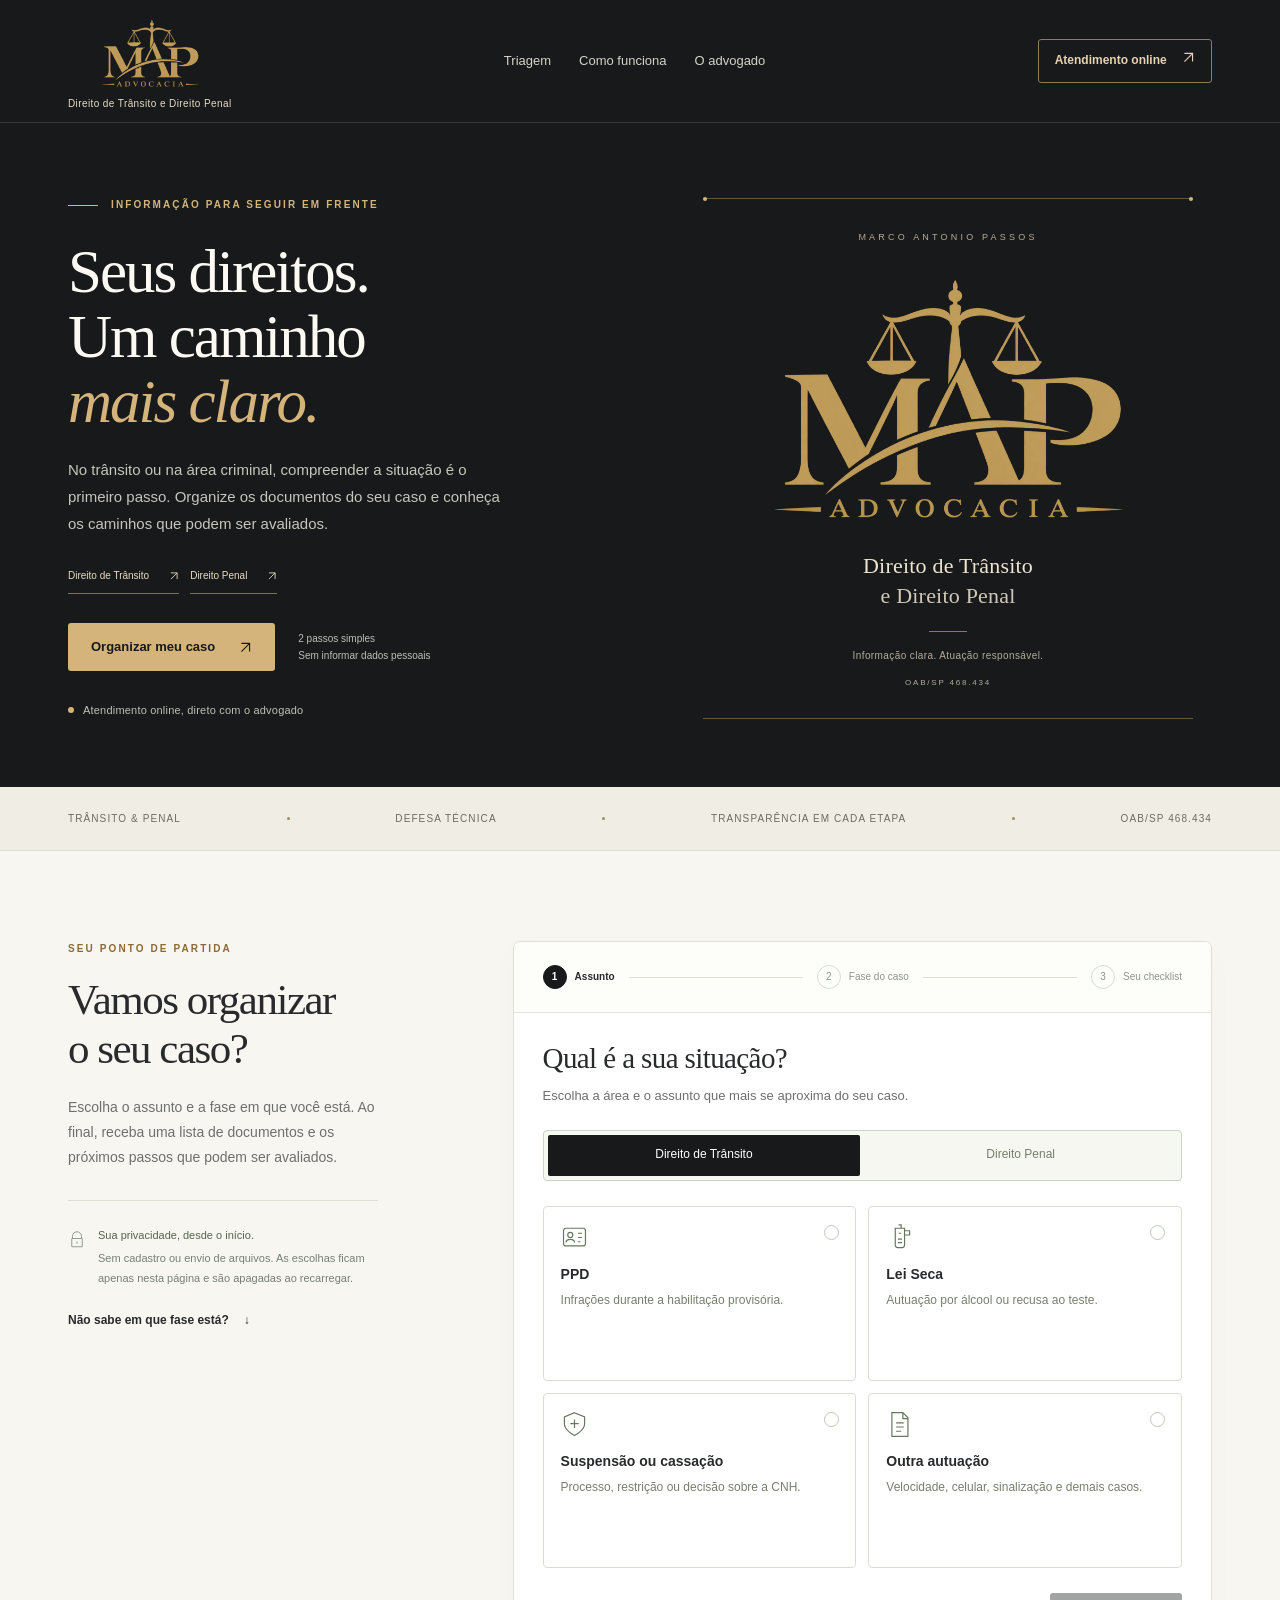
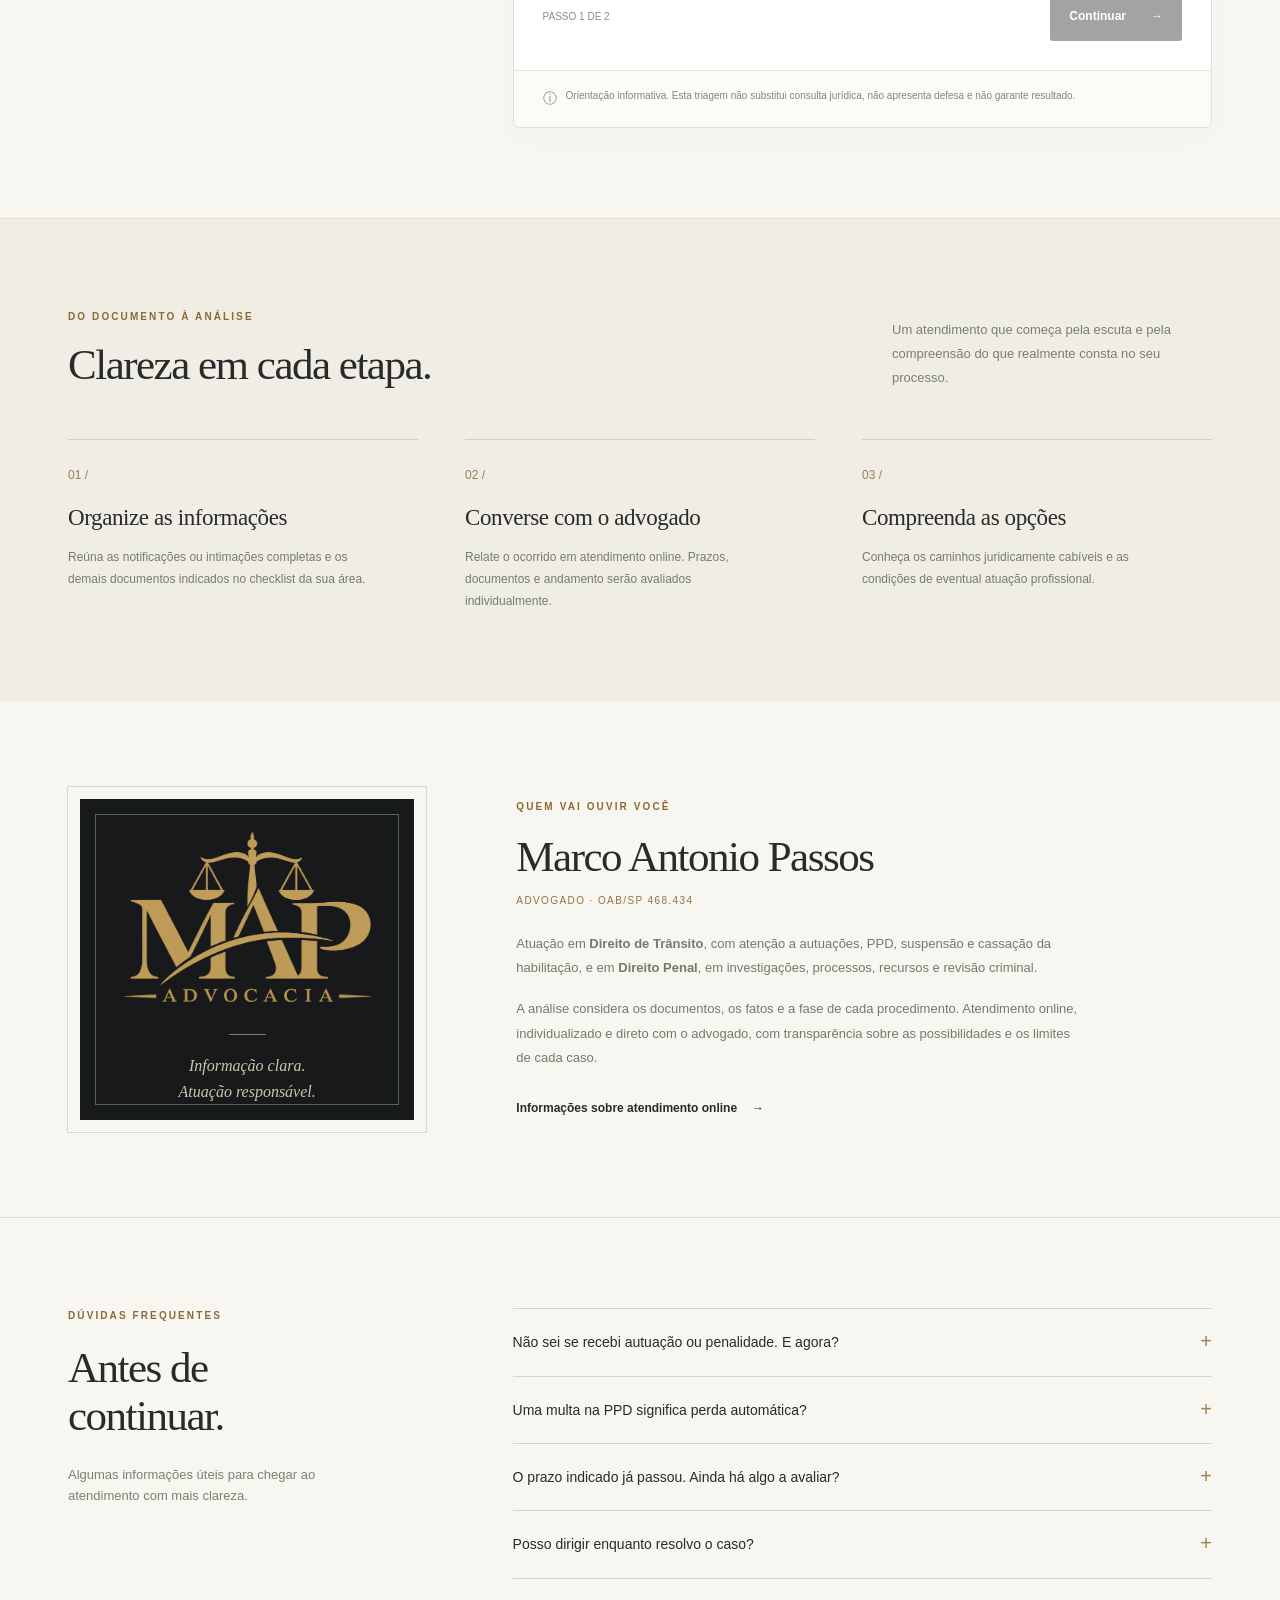
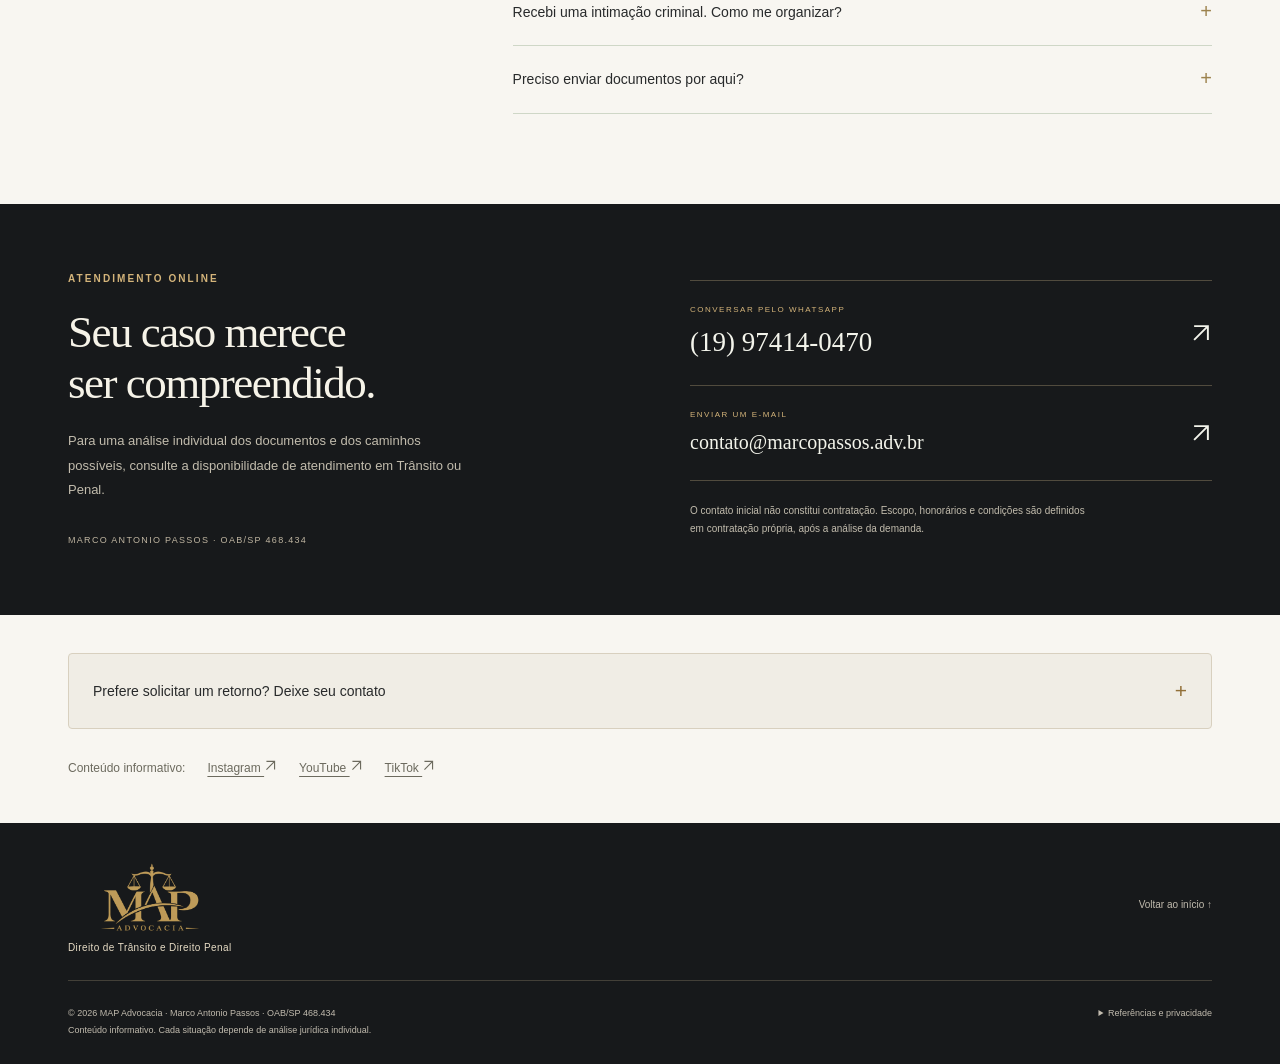
==== commit ed2e8241: "Ajustar logotipo" ====
--- a/index.html
+++ b/index.html
@@ -9,7 +9,7 @@
   <meta name="theme-color" content="#17191b">
   <title>MAP Advocacia | Direito de Trânsito e Direito Penal</title>
   <link rel="icon" href="favicon.svg" type="image/svg+xml">
-  <link rel="preload" as="image" href="assets/map-advocacia.png">
+  <link rel="preload" as="image" href="map-advocacia.png">
   <link rel="stylesheet" href="styles.css">
   <script src="content.js" defer></script>
   <script src="app.js" defer></script>
@@ -19,7 +19,7 @@
   <a class="skip" href="#triagem">Pular para a triagem</a>
   <header class="site-header">
     <div class="header-inner wrap">
-      <a class="brand" href="#inicio" aria-label="MAP Advocacia — Direito de Trânsito e Direito Penal, início"><img class="brand-logo" src="assets/map-advocacia.png" alt="MAP Advocacia" width="1448" height="1086"><span class="brand-practices">Direito de Trânsito <span>e Direito Penal</span></span></a>
+      <a class="brand" href="#inicio" aria-label="MAP Advocacia — Direito de Trânsito e Direito Penal, início"><img class="brand-logo" src="map-advocacia.png" alt="MAP Advocacia" width="1448" height="1086"><span class="brand-practices">Direito de Trânsito <span>e Direito Penal</span></span></a>
       <nav aria-label="Navegação principal"><a href="#triagem">Triagem</a><a href="#como-funciona">Como funciona</a><a href="#sobre">O advogado</a></nav>
       <a class="header-contact" href="#atendimento">Atendimento online <svg class="arrow-icon" viewBox="0 0 16 16" fill="none" aria-hidden="true"><path d="M3 13 13 3M3 3h10v10" stroke="currentColor" stroke-width="1.4"/></svg></a>
     </div>
@@ -37,7 +37,7 @@
         </div>
         <div class="brand-panel">
           <span class="brand-panel-eyebrow">MARCO ANTONIO PASSOS</span>
-          <img class="hero-brand-logo" src="assets/map-advocacia.png" alt="MAP Advocacia" width="1448" height="1086" fetchpriority="high">
+          <img class="hero-brand-logo" src="map-advocacia.png" alt="MAP Advocacia" width="1448" height="1086" fetchpriority="high">
           <p class="brand-panel-practices">Direito de Trânsito<br><span>e Direito Penal</span></p>
           <div class="brand-panel-rule"></div>
           <p class="brand-panel-caption">Informação clara. Atuação responsável.</p>
@@ -61,7 +61,7 @@
 
     <section id="como-funciona" class="how-section section-space"><div class="wrap"><div class="section-heading"><div><div class="eyebrow dark">DO DOCUMENTO À ANÁLISE</div><h2>Clareza em cada etapa.</h2></div><p>Um atendimento que começa pela escuta e pela compreensão do que realmente consta no seu processo.</p></div><div class="process-grid"><article><span class="process-number">01 /</span><h3>Organize as informações</h3><p>Reúna as notificações ou intimações completas e os demais documentos indicados no checklist da sua área.</p></article><article><span class="process-number">02 /</span><h3>Converse com o advogado</h3><p>Relate o ocorrido em atendimento online. Prazos, documentos e andamento serão avaliados individualmente.</p></article><article><span class="process-number">03 /</span><h3>Compreenda as opções</h3><p>Conheça os caminhos juridicamente cabíveis e as condições de eventual atuação profissional.</p></article></div></div></section>
 
-    <section id="sobre" class="about-section"><div class="wrap about-grid"><div class="about-seal" aria-hidden="true"><img class="about-brand-logo" src="assets/map-advocacia.png" alt="" width="1448" height="1086" loading="lazy"><div class="seal-line"></div><p>Informação clara.<br>Atuação responsável.</p></div><div class="about-copy"><div class="eyebrow dark">QUEM VAI OUVIR VOCÊ</div><h2>Marco Antonio Passos</h2><div class="oab">ADVOGADO · OAB/SP 468.434</div><p>Atuação em <strong>Direito de Trânsito</strong>, com atenção a autuações, PPD, suspensão e cassação da habilitação, e em <strong>Direito Penal</strong>, em investigações, processos, recursos e revisão criminal.</p><p>A análise considera os documentos, os fatos e a fase de cada procedimento. Atendimento online, individualizado e direto com o advogado, com transparência sobre as possibilidades e os limites de cada caso.</p><a href="#atendimento" class="text-link">Informações sobre atendimento online <span aria-hidden="true">→</span></a></div></div></section>
+    <section id="sobre" class="about-section"><div class="wrap about-grid"><div class="about-seal" aria-hidden="true"><img class="about-brand-logo" src="map-advocacia.png" alt="" width="1448" height="1086" loading="lazy"><div class="seal-line"></div><p>Informação clara.<br>Atuação responsável.</p></div><div class="about-copy"><div class="eyebrow dark">QUEM VAI OUVIR VOCÊ</div><h2>Marco Antonio Passos</h2><div class="oab">ADVOGADO · OAB/SP 468.434</div><p>Atuação em <strong>Direito de Trânsito</strong>, com atenção a autuações, PPD, suspensão e cassação da habilitação, e em <strong>Direito Penal</strong>, em investigações, processos, recursos e revisão criminal.</p><p>A análise considera os documentos, os fatos e a fase de cada procedimento. Atendimento online, individualizado e direto com o advogado, com transparência sobre as possibilidades e os limites de cada caso.</p><a href="#atendimento" class="text-link">Informações sobre atendimento online <span aria-hidden="true">→</span></a></div></div></section>
 
     <section id="duvidas" class="faq-section section-space"><div class="wrap faq-grid"><div><div class="eyebrow dark">DÚVIDAS FREQUENTES</div><h2>Antes de<br> continuar.</h2><p>Algumas informações úteis para chegar ao atendimento com mais clareza.</p></div><div class="faq-list"><details><summary>Não sei se recebi autuação ou penalidade. E agora?<span aria-hidden="true">+</span></summary><p>Veja o título do documento e os campos “defesa” ou “recurso”. A notificação de autuação costuma indicar a oportunidade de defesa da autuação; a de penalidade informa a multa aplicada e a via de recurso. Se continuar em dúvida, escolha “Não sei em que fase está” na triagem e obtenha a cópia completa no portal oficial do órgão.</p></details><details><summary>Uma multa na PPD significa perda automática?<span aria-hidden="true">+</span></summary><p>Não conclua o efeito sobre sua habilitação apenas pela existência de um registro. É preciso avaliar a natureza da infração, a data do fato, a responsabilidade atribuída, a validade da PPD e o andamento administrativo. Separe os documentos para uma análise individual.</p></details><details><summary>O prazo indicado já passou. Ainda há algo a avaliar?<span aria-hidden="true">+</span></summary><p>Reúna a notificação, os registros de recebimento e o histórico do processo. A análise pode identificar a fase atual, a regularidade da ciência e a existência de alguma via ainda cabível. Não há reabertura automática de prazo nem garantia de recurso ou medida judicial.</p></details><details><summary>Posso dirigir enquanto resolvo o caso?<span aria-hidden="true">+</span></summary><p>Esta triagem não verifica seu prontuário e não autoriza a condução. Consulte a situação oficial da habilitação no Detran e as decisões do processo. Se houver restrição ou dúvida sobre seus efeitos, esclareça a situação antes de dirigir.</p></details><details><summary>Recebi uma intimação criminal. Como me organizar?<span aria-hidden="true">+</span></summary><p>Guarde o documento completo, identifique a data e a unidade responsável e separe o número do procedimento. Busque orientação de um defensor para compreender a finalidade e preparar o comparecimento. Se há pessoa presa ou ato próximo, não espere reunir todos os documentos para buscar assistência.</p></details><details><summary>Preciso enviar documentos por aqui?<span aria-hidden="true">+</span></summary><p>Não. A triagem não recebe nomes, números de documentos ou arquivos. Se desejar atendimento, você pode usar os canais abaixo ou o formulário opcional de retorno e combinar o envio por um canal adequado. Nunca informe senha gov.br, códigos de acesso ou dados bancários.</p></details></div></div></section>
 
@@ -85,7 +85,7 @@
         <div class="social-links" aria-label="Redes sociais"><span>Conteúdo informativo:</span><a href="https://www.instagram.com/adv.mpassos" target="_blank" rel="noopener noreferrer">Instagram <svg class="arrow-icon" viewBox="0 0 16 16" fill="none" aria-hidden="true"><path d="M3 13 13 3M3 3h10v10" stroke="currentColor" stroke-width="1.4"/></svg></a><a href="https://www.youtube.com/@adv.mpassos" target="_blank" rel="noopener noreferrer">YouTube <svg class="arrow-icon" viewBox="0 0 16 16" fill="none" aria-hidden="true"><path d="M3 13 13 3M3 3h10v10" stroke="currentColor" stroke-width="1.4"/></svg></a><a href="https://www.tiktok.com/@dr.mpassos.adv" target="_blank" rel="noopener noreferrer">TikTok <svg class="arrow-icon" viewBox="0 0 16 16" fill="none" aria-hidden="true"><path d="M3 13 13 3M3 3h10v10" stroke="currentColor" stroke-width="1.4"/></svg></a></div>
       </div>
   </main>
-  <footer><div class="wrap footer-top"><a class="brand" href="#inicio" aria-label="MAP Advocacia — Direito de Trânsito e Direito Penal, início"><img class="brand-logo" src="assets/map-advocacia.png" alt="MAP Advocacia" width="1448" height="1086"><span class="brand-practices">Direito de Trânsito <span>e Direito Penal</span></span></a><a href="#inicio" class="back-top">Voltar ao início ↑</a></div><div class="wrap footer-bottom"><p>© 2026 MAP Advocacia · Marco Antonio Passos · OAB/SP 468.434<br>Conteúdo informativo. Cada situação depende de análise jurídica individual.</p><details class="references"><summary>Referências e privacidade</summary><p>Informações gerais verificadas em 17/11/2026. Consulte as regras e orientações atuais no órgão competente.</p><p><a href="https://www.planalto.gov.br/ccivil_03/leis/l9503compilado.htm" target="_blank" rel="noopener noreferrer">Código de Trânsito Brasileiro</a> · <a href="https://www.planalto.gov.br/ccivil_03/decreto-lei/del3689.htm" target="_blank" rel="noopener noreferrer">Código de Processo Penal</a> · <a href="https://www.gov.br/prf/pt-br/assuntos/notificacao-por-edital/multas-consuta-em-edital" target="_blank" rel="noopener noreferrer">Notificações — PRF</a> · <a href="https://www.oab.org.br/leisnormas/legislacao/provimentos/205-2021" target="_blank" rel="noopener noreferrer">Publicidade profissional — OAB</a></p><p>A triagem funciona no navegador, sem cadastro ou armazenamento persistente das escolhas. O site utiliza Google Analytics para estatísticas de acesso. Este código não envia as respostas da triagem nem os valores do formulário ao Analytics. Ao enviar a solicitação de retorno, nome, contato, assunto e autorização são encaminhados ao Formspree para processamento e retorno do advogado. A hospedagem pode processar registros técnicos de acesso. WhatsApp, e-mail e links externos seguem as políticas dos respectivos serviços. O assunto e a fase só são incluídos na mensagem se você abrir o botão de WhatsApp do resultado; o envio depende de sua confirmação no aplicativo.</p></details></div></footer>
+  <footer><div class="wrap footer-top"><a class="brand" href="#inicio" aria-label="MAP Advocacia — Direito de Trânsito e Direito Penal, início"><img class="brand-logo" src="map-advocacia.png" alt="MAP Advocacia" width="1448" height="1086"><span class="brand-practices">Direito de Trânsito <span>e Direito Penal</span></span></a><a href="#inicio" class="back-top">Voltar ao início ↑</a></div><div class="wrap footer-bottom"><p>© 2026 MAP Advocacia · Marco Antonio Passos · OAB/SP 468.434<br>Conteúdo informativo. Cada situação depende de análise jurídica individual.</p><details class="references"><summary>Referências e privacidade</summary><p>Informações gerais verificadas em 17/11/2026. Consulte as regras e orientações atuais no órgão competente.</p><p><a href="https://www.planalto.gov.br/ccivil_03/leis/l9503compilado.htm" target="_blank" rel="noopener noreferrer">Código de Trânsito Brasileiro</a> · <a href="https://www.planalto.gov.br/ccivil_03/decreto-lei/del3689.htm" target="_blank" rel="noopener noreferrer">Código de Processo Penal</a> · <a href="https://www.gov.br/prf/pt-br/assuntos/notificacao-por-edital/multas-consuta-em-edital" target="_blank" rel="noopener noreferrer">Notificações — PRF</a> · <a href="https://www.oab.org.br/leisnormas/legislacao/provimentos/205-2021" target="_blank" rel="noopener noreferrer">Publicidade profissional — OAB</a></p><p>A triagem funciona no navegador, sem cadastro ou armazenamento persistente das escolhas. O site utiliza Google Analytics para estatísticas de acesso. Este código não envia as respostas da triagem nem os valores do formulário ao Analytics. Ao enviar a solicitação de retorno, nome, contato, assunto e autorização são encaminhados ao Formspree para processamento e retorno do advogado. A hospedagem pode processar registros técnicos de acesso. WhatsApp, e-mail e links externos seguem as políticas dos respectivos serviços. O assunto e a fase só são incluídos na mensagem se você abrir o botão de WhatsApp do resultado; o envio depende de sua confirmação no aplicativo.</p></details></div></footer>
   <div class="toast" id="toast" role="status" aria-live="polite"></div>
 </body>
 </html>
